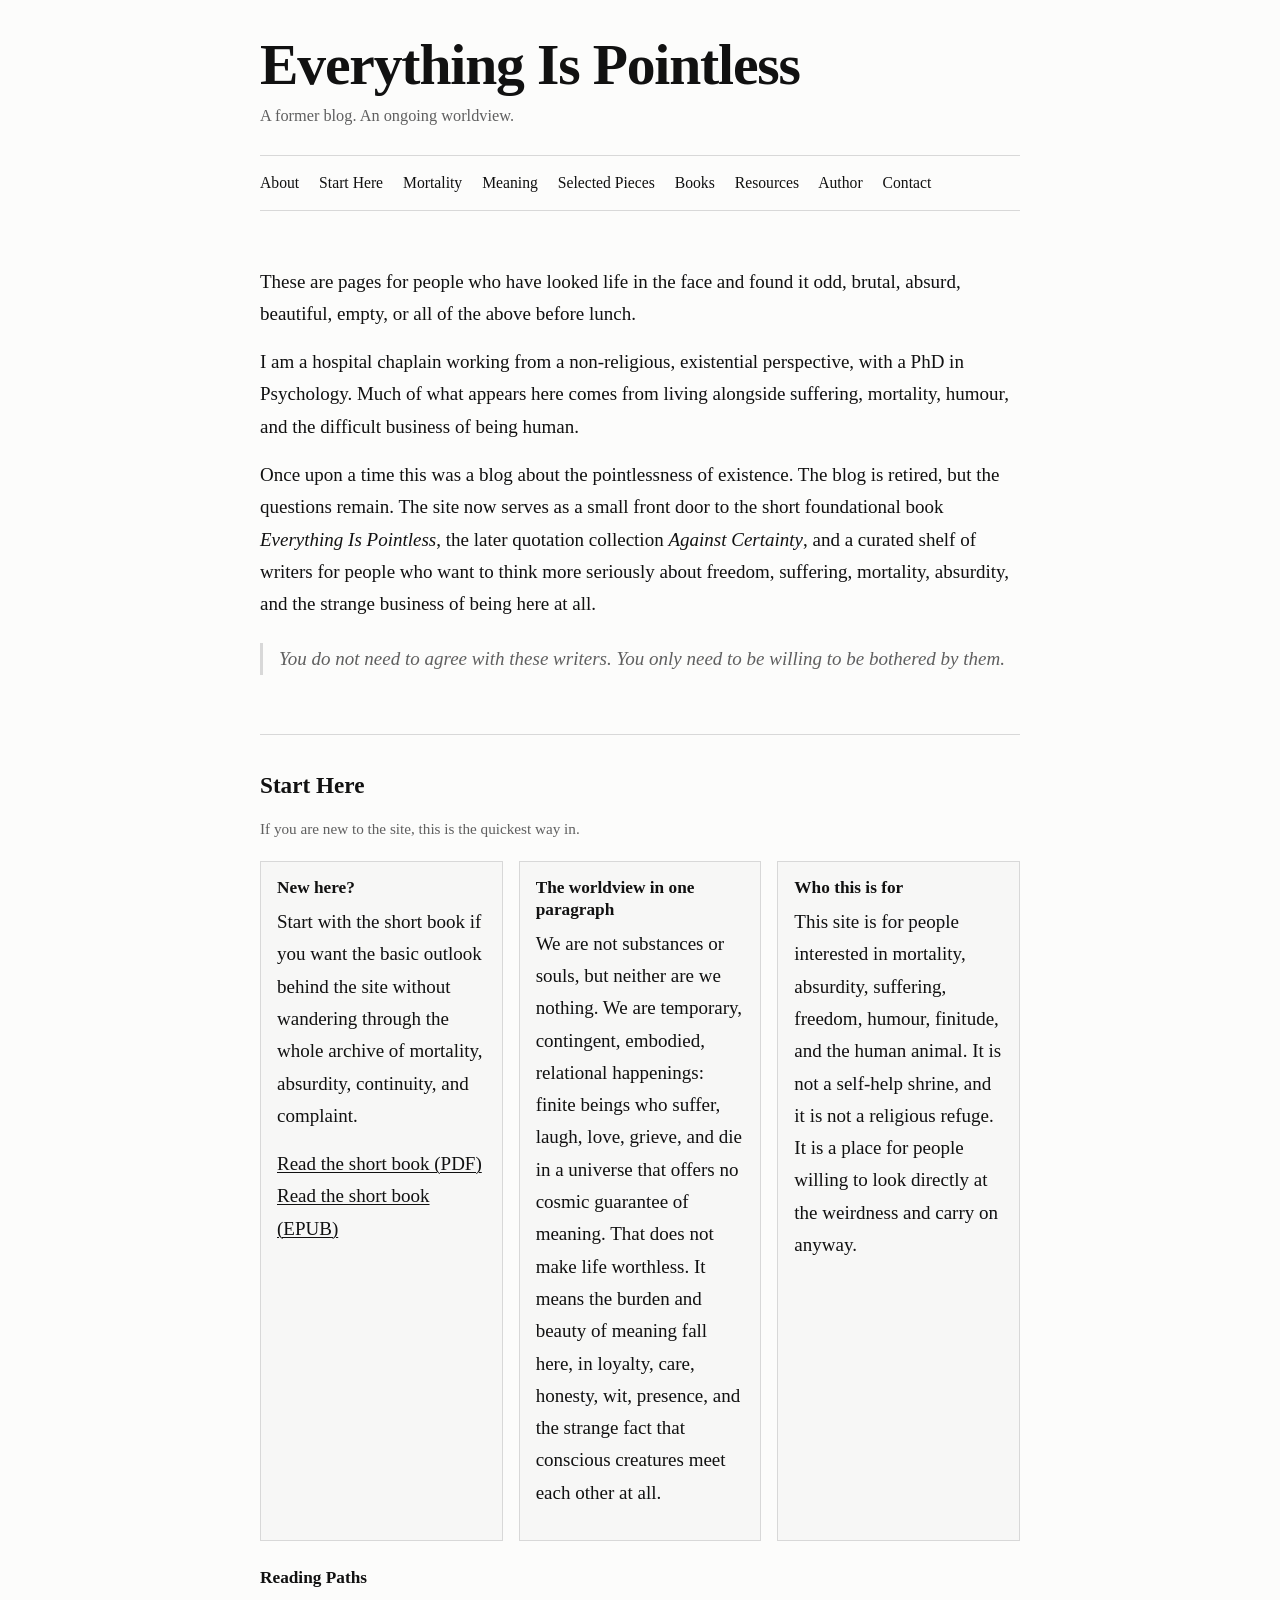
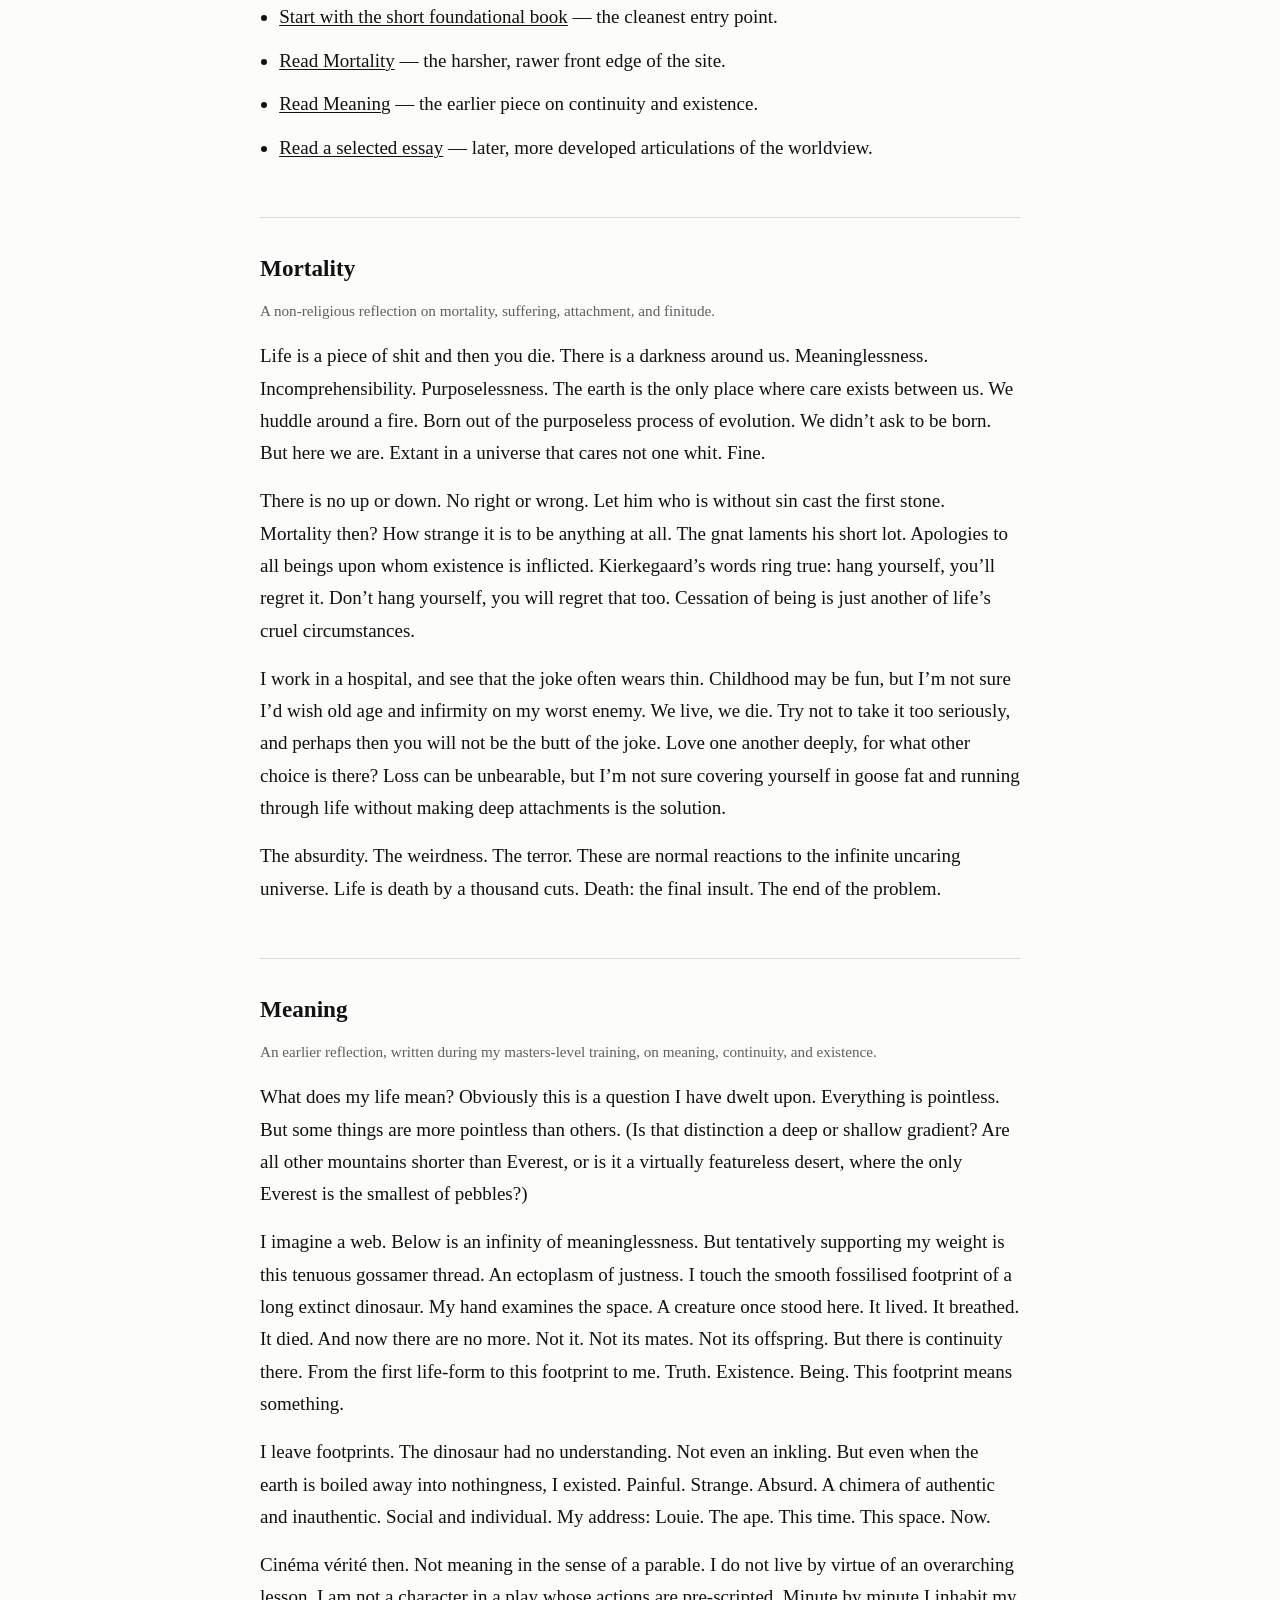
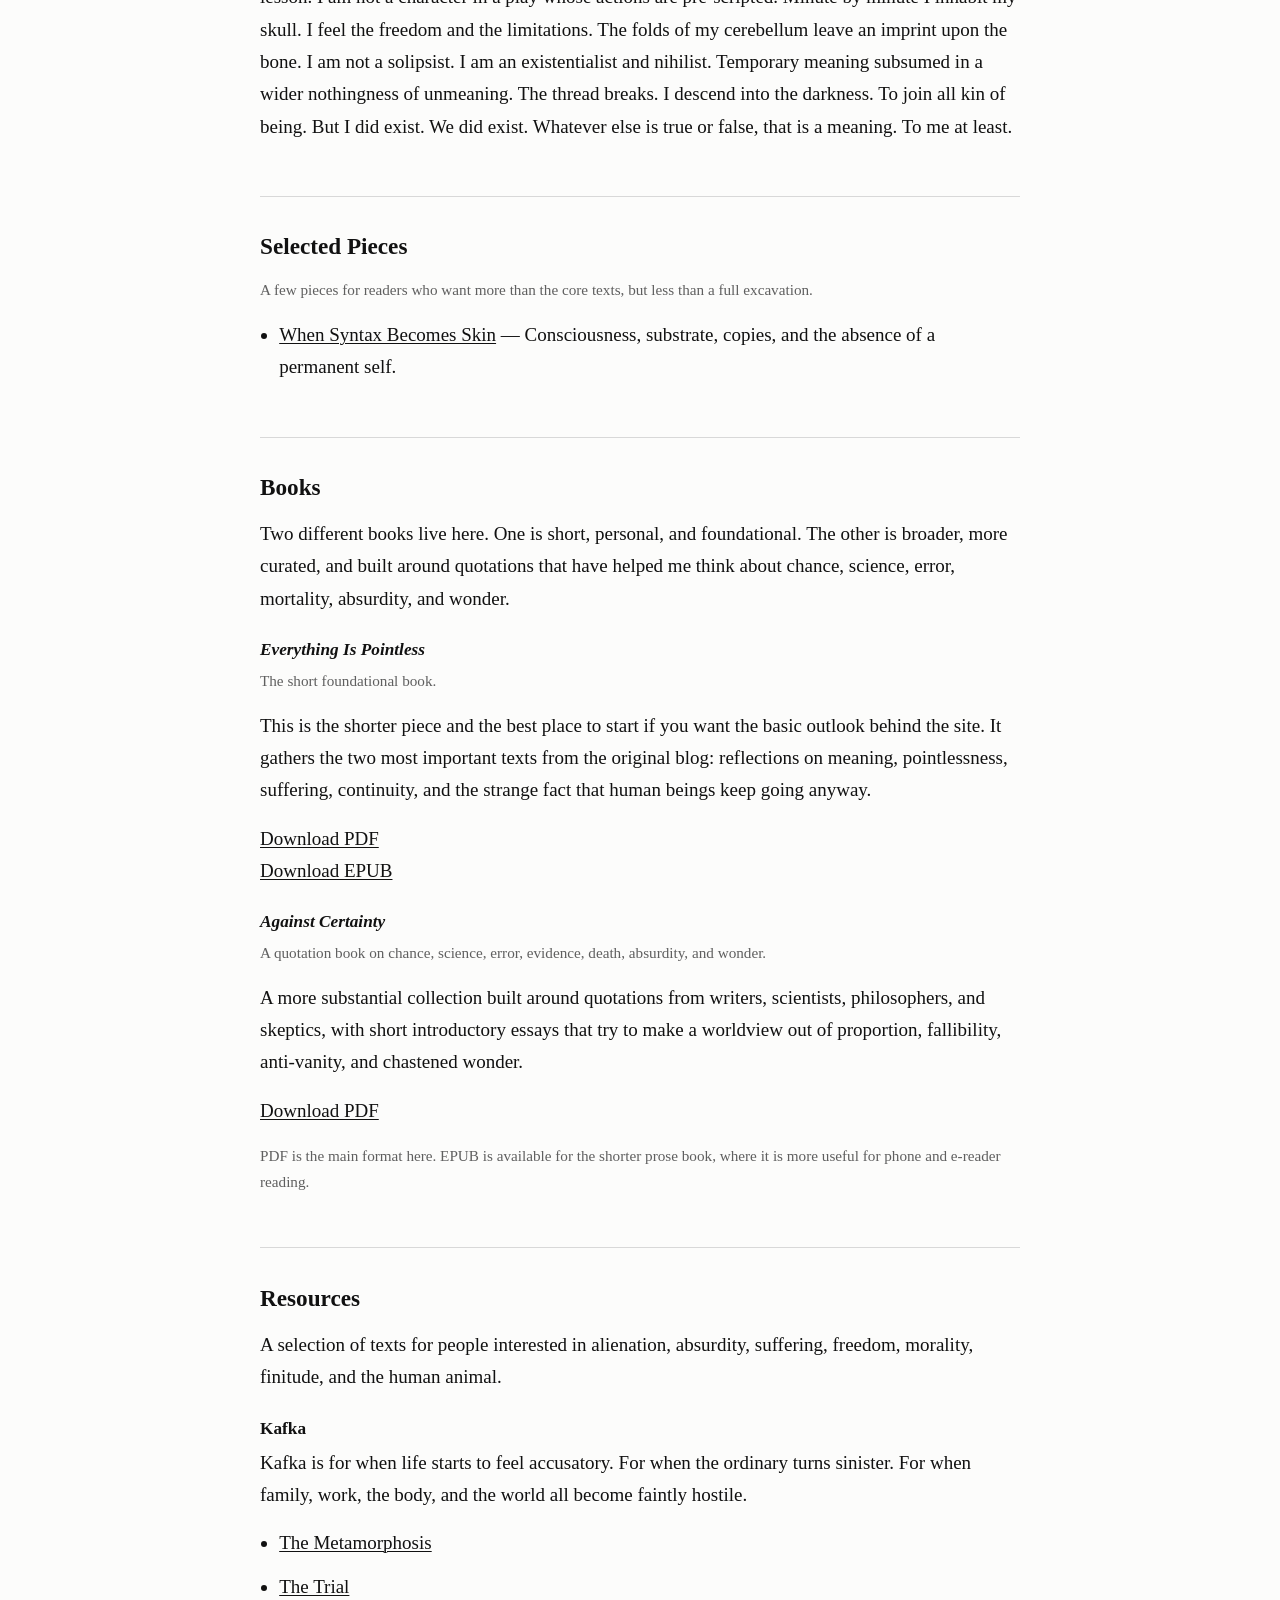
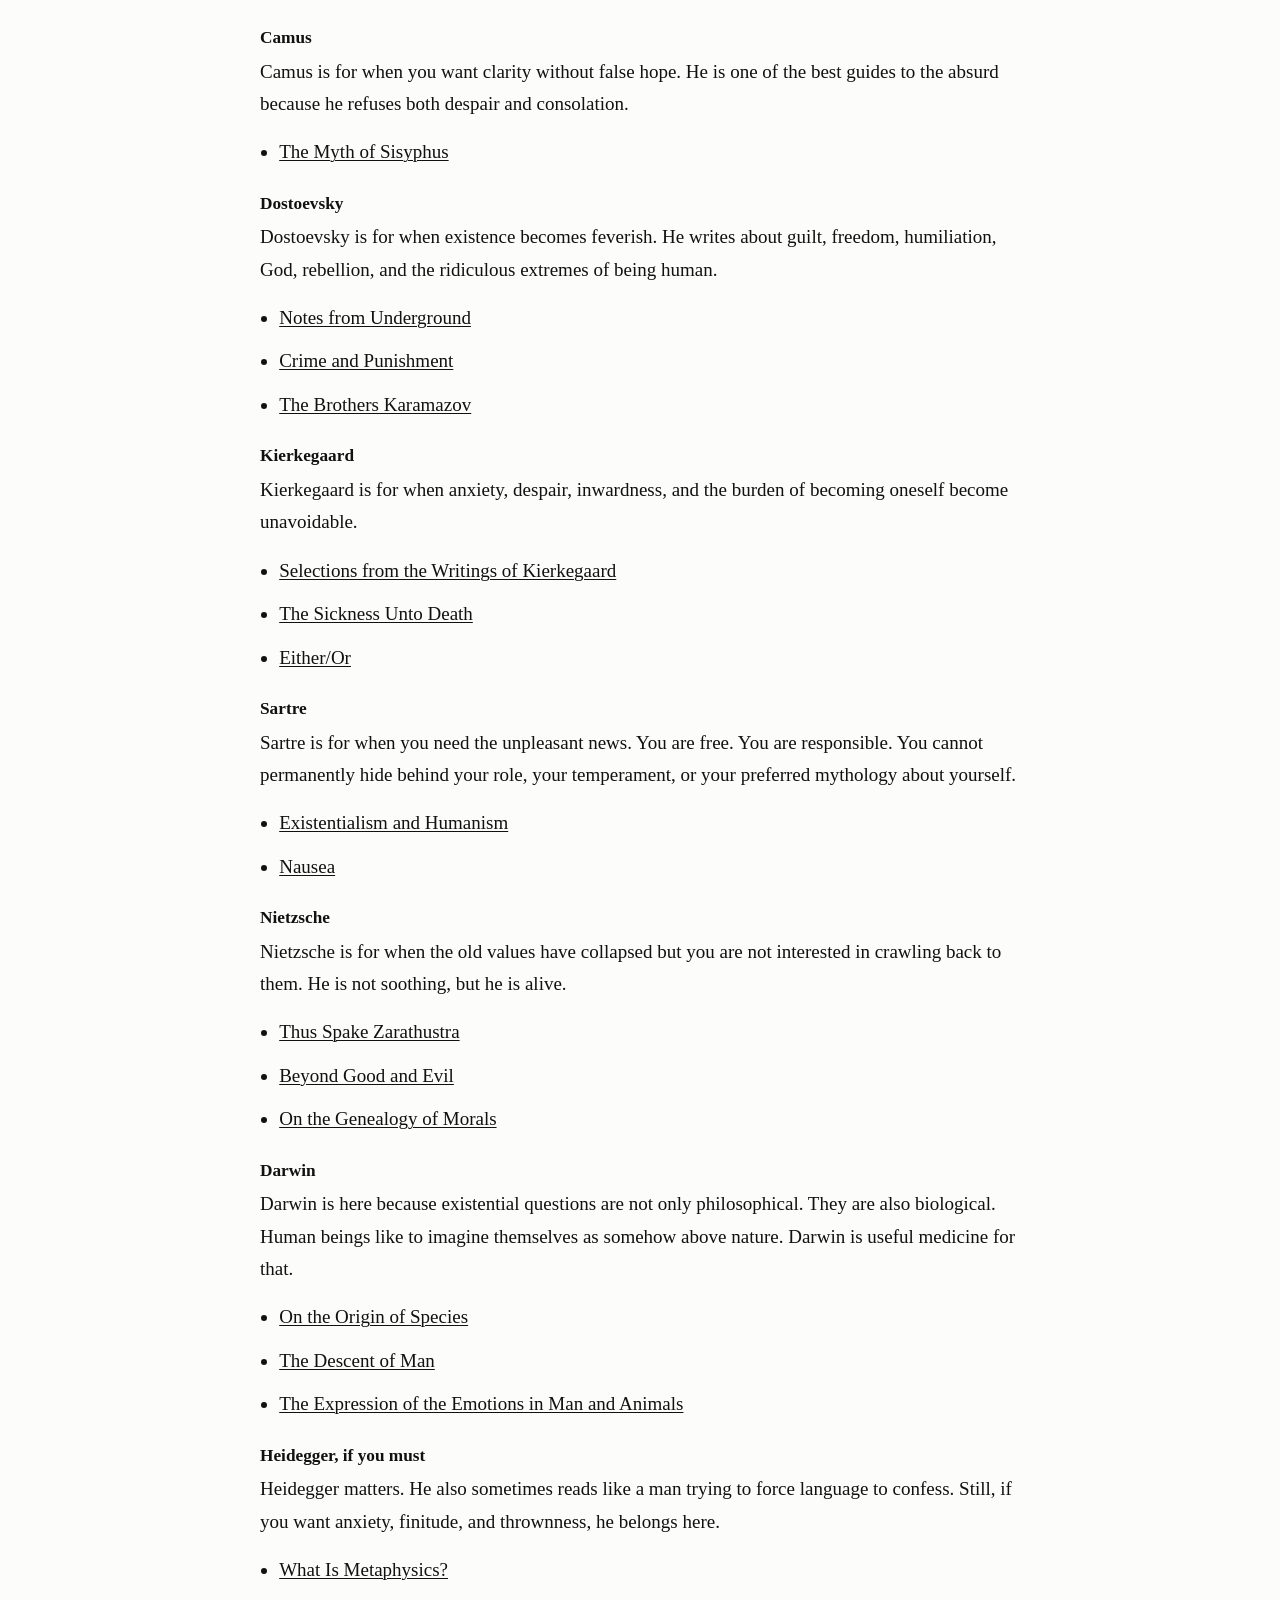
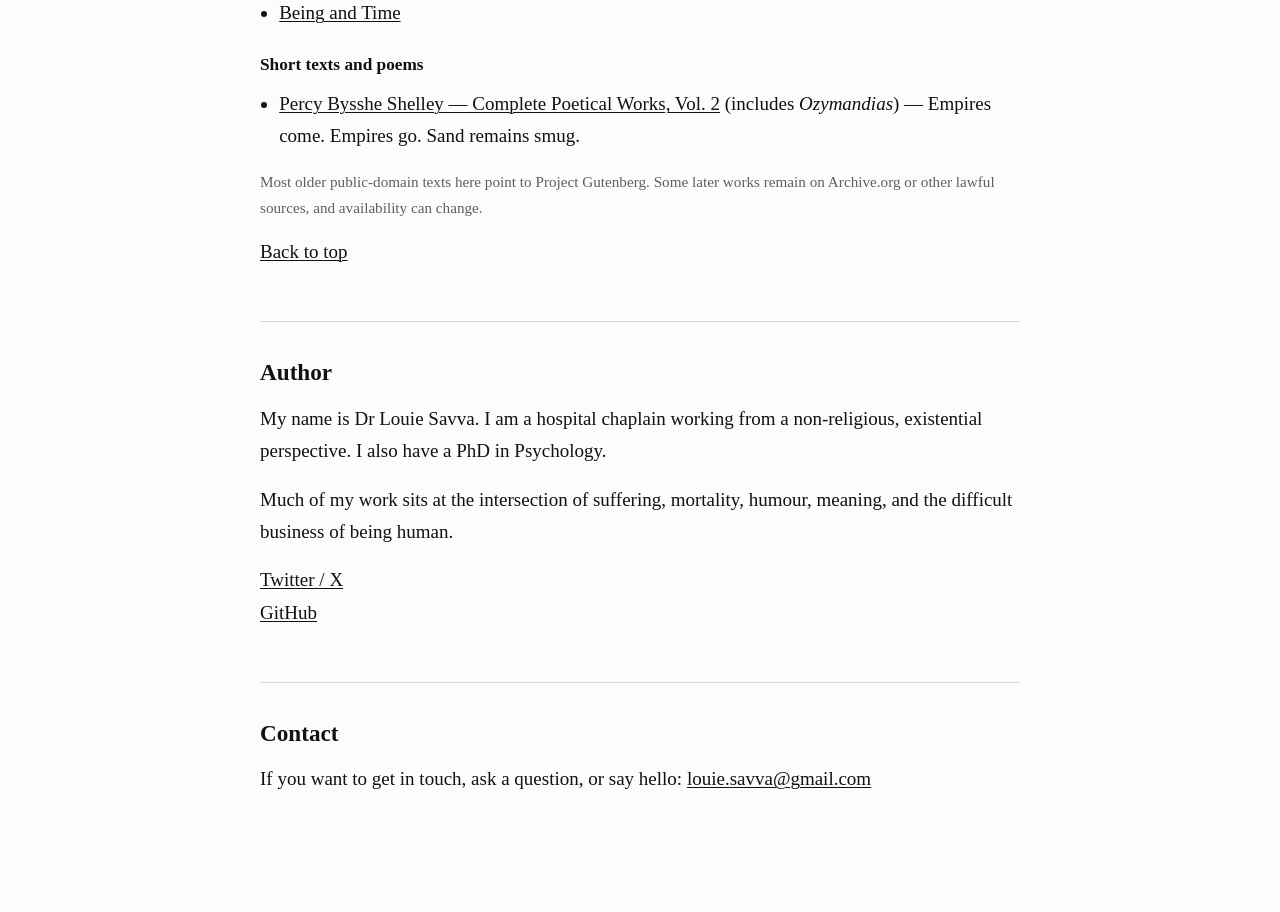
==== index.html @ 3afd6575 "Update index.html" ====
<!doctype html>
<html lang="en">
<head>
  <meta charset="utf-8" />
  <meta name="viewport" content="width=device-width, initial-scale=1" />
  <title>Everything Is Pointless</title>
  <meta name="description" content="A former blog. An ongoing worldview. Existential writing, mortality, meaning, and books by Dr Louie Savva." />
<link rel="icon" type="image/png" sizes="32x32" href="/favicon.png" />
  <meta property="og:type" content="website" />
  <meta property="og:site_name" content="Everything Is Pointless" />
  <meta property="og:title" content="Everything Is Pointless" />
  <meta property="og:description" content="A former blog. An ongoing worldview. Existential writing, mortality, meaning, and books by Dr Louie Savva." />
  <meta property="og:url" content="https://everythingispointless.com/" />
  <meta property="og:image" content="https://everythingispointless.com/assets/og-image.jpg" />
  <meta property="og:image:alt" content="Everything Is Pointless by Dr Louie Savva" />

  <meta name="twitter:card" content="summary_large_image" />
  <meta name="twitter:title" content="Everything Is Pointless" />
  <meta name="twitter:description" content="A former blog. An ongoing worldview. Existential writing, mortality, meaning, and books by Dr Louie Savva." />
  <meta name="twitter:image" content="https://everythingispointless.com/assets/og-image.jpg" />

  <link rel="stylesheet" href="style.css" />
</head>
<body>
  <div class="wrap" id="top">
    <header>
      <h1 class="site-title">Everything Is Pointless</h1>
      <p class="subtitle">A former blog. An ongoing worldview.</p>
      <nav>
        <a href="#about">About</a>
        <a href="#start">Start Here</a>
        <a href="#mortality">Mortality</a>
        <a href="#meaning">Meaning</a>
        <a href="#selected">Selected Pieces</a>
        <a href="#books">Books</a>
        <a href="#resources">Resources</a>
        <a href="#author">Author</a>
        <a href="#contact">Contact</a>
      </nav>
    </header>

    <main>
      <section id="about">
        <p>
          These are pages for people who have looked life in the face and found it odd, brutal, absurd, beautiful, empty, or all of the above before lunch.
        </p>
        <p>
          I am a hospital chaplain working from a non-religious, existential perspective, with a PhD in Psychology. Much of what appears here comes from living alongside suffering, mortality, humour, and the difficult business of being human.
        </p>
        <p>
          Once upon a time this was a blog about the pointlessness of existence. The blog is retired, but the questions remain. The site now serves as a small front door to the short foundational book <em>Everything Is Pointless</em>, the later quotation collection <em>Against Certainty</em>, and a curated shelf of writers for people who want to think more seriously about freedom, suffering, mortality, absurdity, and the strange business of being here at all.
        </p>
        <p class="quote">
          You do not need to agree with these writers. You only need to be willing to be bothered by them.
        </p>
      </section>

      <section id="start">
        <h2>Start Here</h2>
        <p class="small">If you are new to the site, this is the quickest way in.</p>

        <div class="start-grid">
          <article class="start-item">
            <h3>New here?</h3>
            <p>
              Start with the short book if you want the basic outlook behind the site without wandering through the whole archive of mortality, absurdity, continuity, and complaint.
            </p>
            <p>
              <a href="https://everythingispointless.com/assets/EverythingIsPointless_LouieSavva.pdf">Read the short book (PDF)</a><br />
              <a href="https://everythingispointless.com/assets/EverythingIsPointless_LouieSavva.epub">Read the short book (EPUB)</a>
            </p>
          </article>

          <article class="start-item">
            <h3>The worldview in one paragraph</h3>
            <p>
              We are not substances or souls, but neither are we nothing. We are temporary, contingent, embodied, relational happenings: finite beings who suffer, laugh, love, grieve, and die in a universe that offers no cosmic guarantee of meaning. That does not make life worthless. It means the burden and beauty of meaning fall here, in loyalty, care, honesty, wit, presence, and the strange fact that conscious creatures meet each other at all.
            </p>
          </article>

          <article class="start-item">
            <h3>Who this is for</h3>
            <p>
              This site is for people interested in mortality, absurdity, suffering, freedom, humour, finitude, and the human animal. It is not a self-help shrine, and it is not a religious refuge. It is a place for people willing to look directly at the weirdness and carry on anyway.
            </p>
          </article>
        </div>

        <div class="reading-paths">
          <h3>Reading Paths</h3>
          <ul class="selected-list">
            <li><a href="#books">Start with the short foundational book</a> — the cleanest entry point.</li>
            <li><a href="#mortality">Read Mortality</a> — the harsher, rawer front edge of the site.</li>
            <li><a href="#meaning">Read Meaning</a> — the earlier piece on continuity and existence.</li>
            <li><a href="#selected">Read a selected essay</a> — later, more developed articulations of the worldview.</li>
          </ul>
        </div>
      </section>

      <section id="mortality">
        <h2>Mortality</h2>
        <p class="small">A non-religious reflection on mortality, suffering, attachment, and finitude.</p>
        <p>
          Life is a piece of shit and then you die. There is a darkness around us. Meaninglessness. Incomprehensibility. Purposelessness. The earth is the only place where care exists between us. We huddle around a fire. Born out of the purposeless process of evolution. We didn’t ask to be born. But here we are. Extant in a universe that cares not one whit. Fine.
        </p>
        <p>
          There is no up or down. No right or wrong. Let him who is without sin cast the first stone. Mortality then? How strange it is to be anything at all. The gnat laments his short lot. Apologies to all beings upon whom existence is inflicted. Kierkegaard’s words ring true: hang yourself, you’ll regret it. Don’t hang yourself, you will regret that too. Cessation of being is just another of life’s cruel circumstances.
        </p>
        <p>
          I work in a hospital, and see that the joke often wears thin. Childhood may be fun, but I’m not sure I’d wish old age and infirmity on my worst enemy. We live, we die. Try not to take it too seriously, and perhaps then you will not be the butt of the joke. Love one another deeply, for what other choice is there? Loss can be unbearable, but I’m not sure covering yourself in goose fat and running through life without making deep attachments is the solution.
        </p>
        <p>
          The absurdity. The weirdness. The terror. These are normal reactions to the infinite uncaring universe. Life is death by a thousand cuts. Death: the final insult. The end of the problem.
        </p>
      </section>

      <section id="meaning">
        <h2>Meaning</h2>
        <p class="small">An earlier reflection, written during my masters-level training, on meaning, continuity, and existence.</p>
        <p>
          What does my life mean? Obviously this is a question I have dwelt upon. Everything is pointless. But some things are more pointless than others. (Is that distinction a deep or shallow gradient? Are all other mountains shorter than Everest, or is it a virtually featureless desert, where the only Everest is the smallest of pebbles?)
        </p>
        <p>
          I imagine a web. Below is an infinity of meaninglessness. But tentatively supporting my weight is this tenuous gossamer thread. An ectoplasm of justness. I touch the smooth fossilised footprint of a long extinct dinosaur. My hand examines the space. A creature once stood here. It lived. It breathed. It died. And now there are no more. Not it. Not its mates. Not its offspring. But there is continuity there. From the first life-form to this footprint to me. Truth. Existence. Being. This footprint means something.
        </p>
        <p>
          I leave footprints. The dinosaur had no understanding. Not even an inkling. But even when the earth is boiled away into nothingness, I existed. Painful. Strange. Absurd. A chimera of authentic and inauthentic. Social and individual. My address: Louie. The ape. This time. This space. Now.
        </p>
        <p>
          Cinéma vérité then. Not meaning in the sense of a parable. I do not live by virtue of an overarching lesson. I am not a character in a play whose actions are pre-scripted. Minute by minute I inhabit my skull. I feel the freedom and the limitations. The folds of my cerebellum leave an imprint upon the bone. I am not a solipsist. I am an existentialist and nihilist. Temporary meaning subsumed in a wider nothingness of unmeaning. The thread breaks. I descend into the darkness. To join all kin of being. But I did exist. We did exist. Whatever else is true or false, that is a meaning. To me at least.
        </p>
      </section>

      <section id="selected">
        <h2>Selected Pieces</h2>
        <p class="small">A few pieces for readers who want more than the core texts, but less than a full excavation.</p>

        <ul class="selected-list">
          <li>
            <a href="/essays/when-syntax-becomes-skin.html">When Syntax Becomes Skin</a>
            — Consciousness, substrate, copies, and the absence of a permanent self.
          </li>
        </ul>
      </section>

      <section id="books">
        <h2>Books</h2>
        <p>
          Two different books live here. One is short, personal, and foundational. The other is broader, more curated, and built around quotations that have helped me think about chance, science, error, mortality, absurdity, and wonder.
        </p>

        <article class="book-item">
          <div class="book-copy">
            <h3><em>Everything Is Pointless</em></h3>
            <p class="small">The short foundational book.</p>
            <p>
              This is the shorter piece and the best place to start if you want the basic outlook behind the site. It gathers the two most important texts from the original blog: reflections on meaning, pointlessness, suffering, continuity, and the strange fact that human beings keep going anyway.
            </p>
            <p>
              <a href="https://everythingispointless.com/assets/EverythingIsPointless_LouieSavva.pdf">Download PDF</a><br />
              <a href="https://everythingispointless.com/assets/EverythingIsPointless_LouieSavva.epub">Download EPUB</a>
            </p>
          </div>
        </article>

        <article class="book-item">
          <div class="book-copy">
            <h3><em>Against Certainty</em></h3>
            <p class="small">A quotation book on chance, science, error, evidence, death, absurdity, and wonder.</p>
            <p>
              A more substantial collection built around quotations from writers, scientists, philosophers, and skeptics, with short introductory essays that try to make a worldview out of proportion, fallibility, anti-vanity, and chastened wonder.
            </p>
            <p>
              <a href="https://everythingispointless.com/assets/Against_Certainty_LouieSavva.pdf">Download PDF</a><br />
            </p>
          </div>
        </article>

        <p class="small">
          PDF is the main format here. EPUB is available for the shorter prose book, where it is more useful for phone and e-reader reading.
        </p>
      </section>

      <section id="resources">
        <h2>Resources</h2>
        <p>
          A selection of texts for people interested in alienation, absurdity, suffering, freedom, morality, finitude, and the human animal.
        </p>

        <h3 id="kafka">Kafka</h3>
        <p>
          Kafka is for when life starts to feel accusatory. For when the ordinary turns sinister. For when family, work, the body, and the world all become faintly hostile.
        </p>
        <ul>
          <li><a href="https://www.gutenberg.org/files/5200/5200-h/5200-h.htm">The Metamorphosis</a></li>
          <li><a href="https://www.gutenberg.org/ebooks/7849">The Trial</a></li>
        </ul>

        <h3 id="camus">Camus</h3>
        <p>
          Camus is for when you want clarity without false hope. He is one of the best guides to the absurd because he refuses both despair and consolation.
        </p>
        <ul>
          <li><a href="https://archive.org/details/mythofsisyphusot00camu">The Myth of Sisyphus</a></li>
        </ul>

        <h3 id="dostoevsky">Dostoevsky</h3>
        <p>
          Dostoevsky is for when existence becomes feverish. He writes about guilt, freedom, humiliation, God, rebellion, and the ridiculous extremes of being human.
        </p>
        <ul>
          <li><a href="https://www.gutenberg.org/files/600/600-h/600-h.htm">Notes from Underground</a></li>
          <li><a href="https://www.gutenberg.org/files/2554/2554-h/2554-h.htm">Crime and Punishment</a></li>
          <li><a href="https://www.gutenberg.org/files/28054/28054-h/28054-h.htm">The Brothers Karamazov</a></li>
        </ul>

        <h3 id="kierkegaard">Kierkegaard</h3>
        <p>
          Kierkegaard is for when anxiety, despair, inwardness, and the burden of becoming oneself become unavoidable.
        </p>
        <ul>
          <li><a href="https://archive.org/details/selectionsfromwr00kieruoft">Selections from the Writings of Kierkegaard</a></li>
          <li><a href="https://archive.org/details/in.ernet.dli.2015.189042">The Sickness Unto Death</a></li>
          <li><a href="https://archive.org/details/in.ernet.dli.2015.504967">Either/Or</a></li>
        </ul>

        <h3 id="sartre">Sartre</h3>
        <p>
          Sartre is for when you need the unpleasant news. You are free. You are responsible. You cannot permanently hide behind your role, your temperament, or your preferred mythology about yourself.
        </p>
        <ul>
          <li><a href="https://archive.org/details/existentialismhu0000sart_a4b1">Existentialism and Humanism</a></li>
          <li><a href="https://archive.org/details/Jean-paulSartre-Nausea1938">Nausea</a></li>
        </ul>

        <h3 id="nietzsche">Nietzsche</h3>
        <p>
          Nietzsche is for when the old values have collapsed but you are not interested in crawling back to them. He is not soothing, but he is alive.
        </p>
        <ul>
          <li><a href="https://www.gutenberg.org/files/1998/1998-h/1998-h.htm">Thus Spake Zarathustra</a></li>
          <li><a href="https://www.gutenberg.org/ebooks/4363">Beyond Good and Evil</a></li>
          <li><a href="https://www.gutenberg.org/files/52319/52319-h/52319-h.htm">On the Genealogy of Morals</a></li>
        </ul>

        <h3 id="darwin">Darwin</h3>
        <p>
          Darwin is here because existential questions are not only philosophical. They are also biological. Human beings like to imagine themselves as somehow above nature. Darwin is useful medicine for that.
        </p>
        <ul>
          <li><a href="https://www.gutenberg.org/files/1228/1228-h/1228-h.htm">On the Origin of Species</a></li>
          <li><a href="https://www.gutenberg.org/ebooks/34967">The Descent of Man</a></li>
          <li><a href="https://www.gutenberg.org/files/1227/1227-h/1227-h.htm">The Expression of the Emotions in Man and Animals</a></li>
        </ul>

        <h3 id="heidegger">Heidegger, if you must</h3>
        <p>
          Heidegger matters. He also sometimes reads like a man trying to force language to confess. Still, if you want anxiety, finitude, and thrownness, he belongs here.
        </p>
        <ul>
          <li><a href="https://archive.org/details/heidegger-what-is-metaphysics-1928">What Is Metaphysics?</a></li>
          <li><a href="https://archive.org/details/beingtime0000heid">Being and Time</a></li>
        </ul>

        <h3>Short texts and poems</h3>
        <ul>
          <li><a href="https://www.gutenberg.org/cache/epub/4798/pg4798-images.html">Percy Bysshe Shelley — Complete Poetical Works, Vol. 2</a> (includes <em>Ozymandias</em>) — Empires come. Empires go. Sand remains smug.</li>
        </ul>

        <p class="small">
          Most older public-domain texts here point to Project Gutenberg. Some later works remain on Archive.org or other lawful sources, and availability can change.
        </p>
        <p><a href="#top">Back to top</a></p>
      </section>

      <section id="author">
        <h2>Author</h2>
        <p>
          My name is Dr Louie Savva. I am a hospital chaplain working from a non-religious, existential perspective. I also have a PhD in Psychology.
        </p>
        <p>
          Much of my work sits at the intersection of suffering, mortality, humour, meaning, and the difficult business of being human.
        </p>
        <p>
          <a href="https://x.com/LouieSavva">Twitter / X</a><br />
          <a href="https://github.com/louiesavva">GitHub</a>
        </p>
      </section>

      <section id="contact">
        <h2>Contact</h2>
        <p>
          If you want to get in touch, ask a question, or say hello:
          <a href="mailto:louie.savva@gmail.com">louie.savva@gmail.com</a>
        </p>
      </section>
    </main>
  </div>
</body>
</html>
---- style.css ----
:root {
  --bg: #fcfcfb;
  --ink: #111111;
  --muted: #5f5f5f;
  --line: #d8d8d8;
  --link: #111111;
  --max: 760px;
}

* {
  box-sizing: border-box;
}

html {
  scroll-behavior: smooth;
}

body {
  margin: 0;
  background: var(--bg);
  color: var(--ink);
  font-family: Georgia, "Times New Roman", Times, serif;
  text-rendering: optimizeLegibility;
  -webkit-font-smoothing: auto;
  -moz-osx-font-smoothing: auto;
  line-height: 1.7;
  font-size: 19px;
}

.wrap {
  width: min(calc(100% - 2rem), var(--max));
  margin: 0 auto;
}

a {
  color: var(--link);
  text-underline-offset: 2px;
  text-decoration-thickness: 1px;
}

a:hover {
  text-decoration-thickness: 2px;
}

header {
  padding: 2.2rem 0 1.2rem;
}

.site-title {
  font-size: clamp(2.2rem, 6vw, 3.6rem);
  line-height: 1.05;
  margin: 0 0 0.4rem;
  font-weight: 700;
  letter-spacing: -0.02em;
}

.subtitle {
  color: var(--muted);
  margin: 0;
  font-size: 1.02rem;
}

nav {
  border-top: 1px solid var(--line);
  border-bottom: 1px solid var(--line);
  padding: 0.85rem 0;
  margin: 1.6rem 0 2.2rem;
  font-size: 0.98rem;
}

nav a {
  margin-right: 1rem;
  color: var(--ink);
  text-decoration: none;
}

nav a:last-child {
  margin-right: 0;
}

nav a:hover,
nav a:focus-visible {
  text-decoration: underline;
}

main {
  padding-bottom: 4rem;
}

section {
  padding: 0 0 2.3rem;
  margin-bottom: 2.3rem;
  border-bottom: 1px solid var(--line);
}

section:last-of-type {
  border-bottom: 0;
  margin-bottom: 0;
}

h2 {
  font-size: 1.45rem;
  margin: 0 0 1rem;
  line-height: 1.2;
}

h3 {
  font-size: 1.08rem;
  margin: 1.5rem 0 0.45rem;
  line-height: 1.25;
}

p {
  margin: 0 0 1rem;
}

.intro {
  font-size: 1.08rem;
}

.quote {
  margin: 1.4rem 0;
  padding-left: 1rem;
  border-left: 3px solid var(--line);
  font-style: italic;
  color: var(--muted);
}

ul {
  padding-left: 1.2rem;
  margin: 0.8rem 0 1rem;
}

li {
  margin-bottom: 0.7rem;
}

.small {
  color: var(--muted);
  font-size: 0.95rem;
}

.start-grid {
  display: grid;
  grid-template-columns: repeat(3, minmax(0, 1fr));
  gap: 1rem;
  margin-top: 1.2rem;
}

.start-item {
  padding: 0.95rem 1rem;
  border: 1px solid var(--line);
  background: #f7f7f6;
}

.start-item h3 {
  margin-top: 0;
}

.reading-paths {
  margin-top: 1.6rem;
}

.selected-list {
  padding-left: 1.2rem;
  margin: 0.8rem 0 1rem;
}

.selected-list li {
  margin-bottom: 0.7rem;
}

.book-item {
  margin-top: 1.5rem;
}

.book-copy h3 {
  margin-top: 0;
}

.essay-page {
  max-width: 100%;
}

footer {
  padding: 0 0 3rem;
  color: var(--muted);
  font-size: 0.95rem;
}

@media (max-width: 800px) {
  .start-grid {
    grid-template-columns: 1fr;
  }
}

@media (max-width: 640px) {
  body {
    font-size: 18px;
  }

  nav a {
    display: inline-block;
    margin-right: 0.8rem;
    margin-bottom: 0.35rem;
  }
}
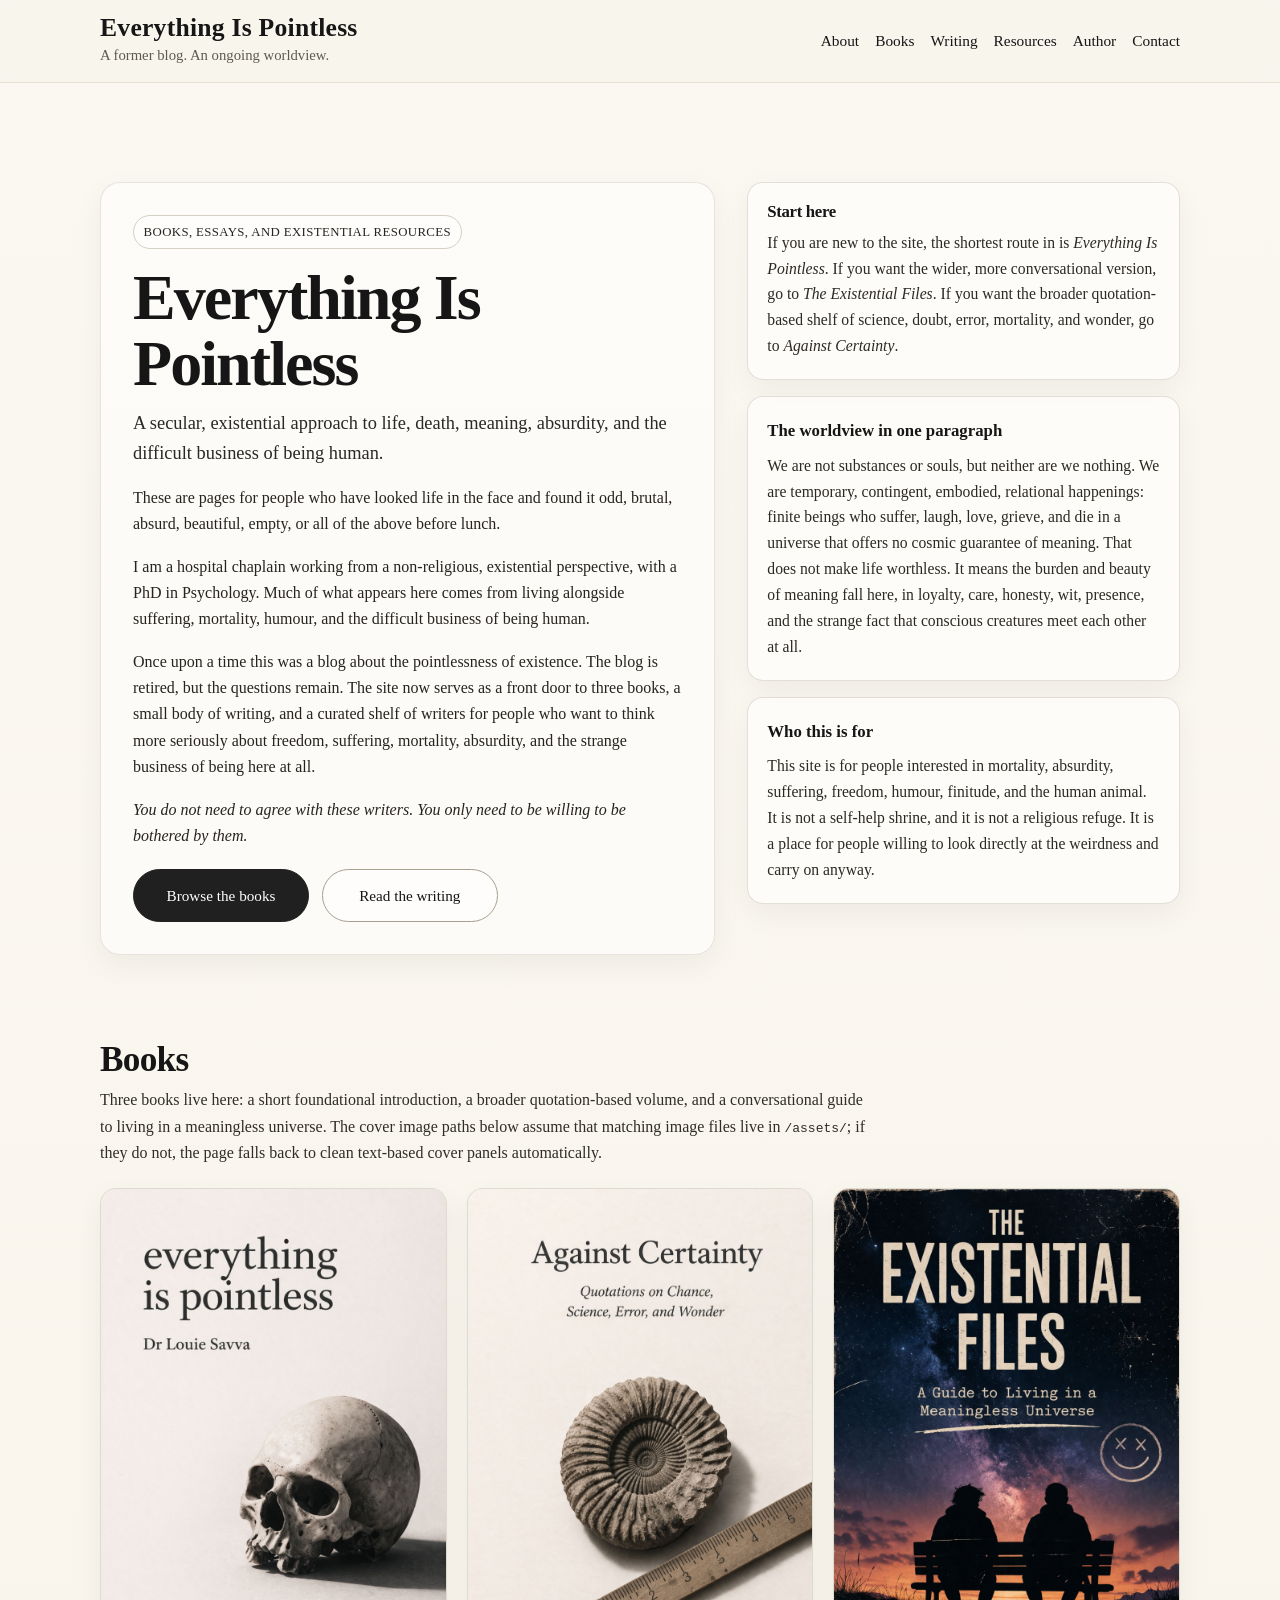
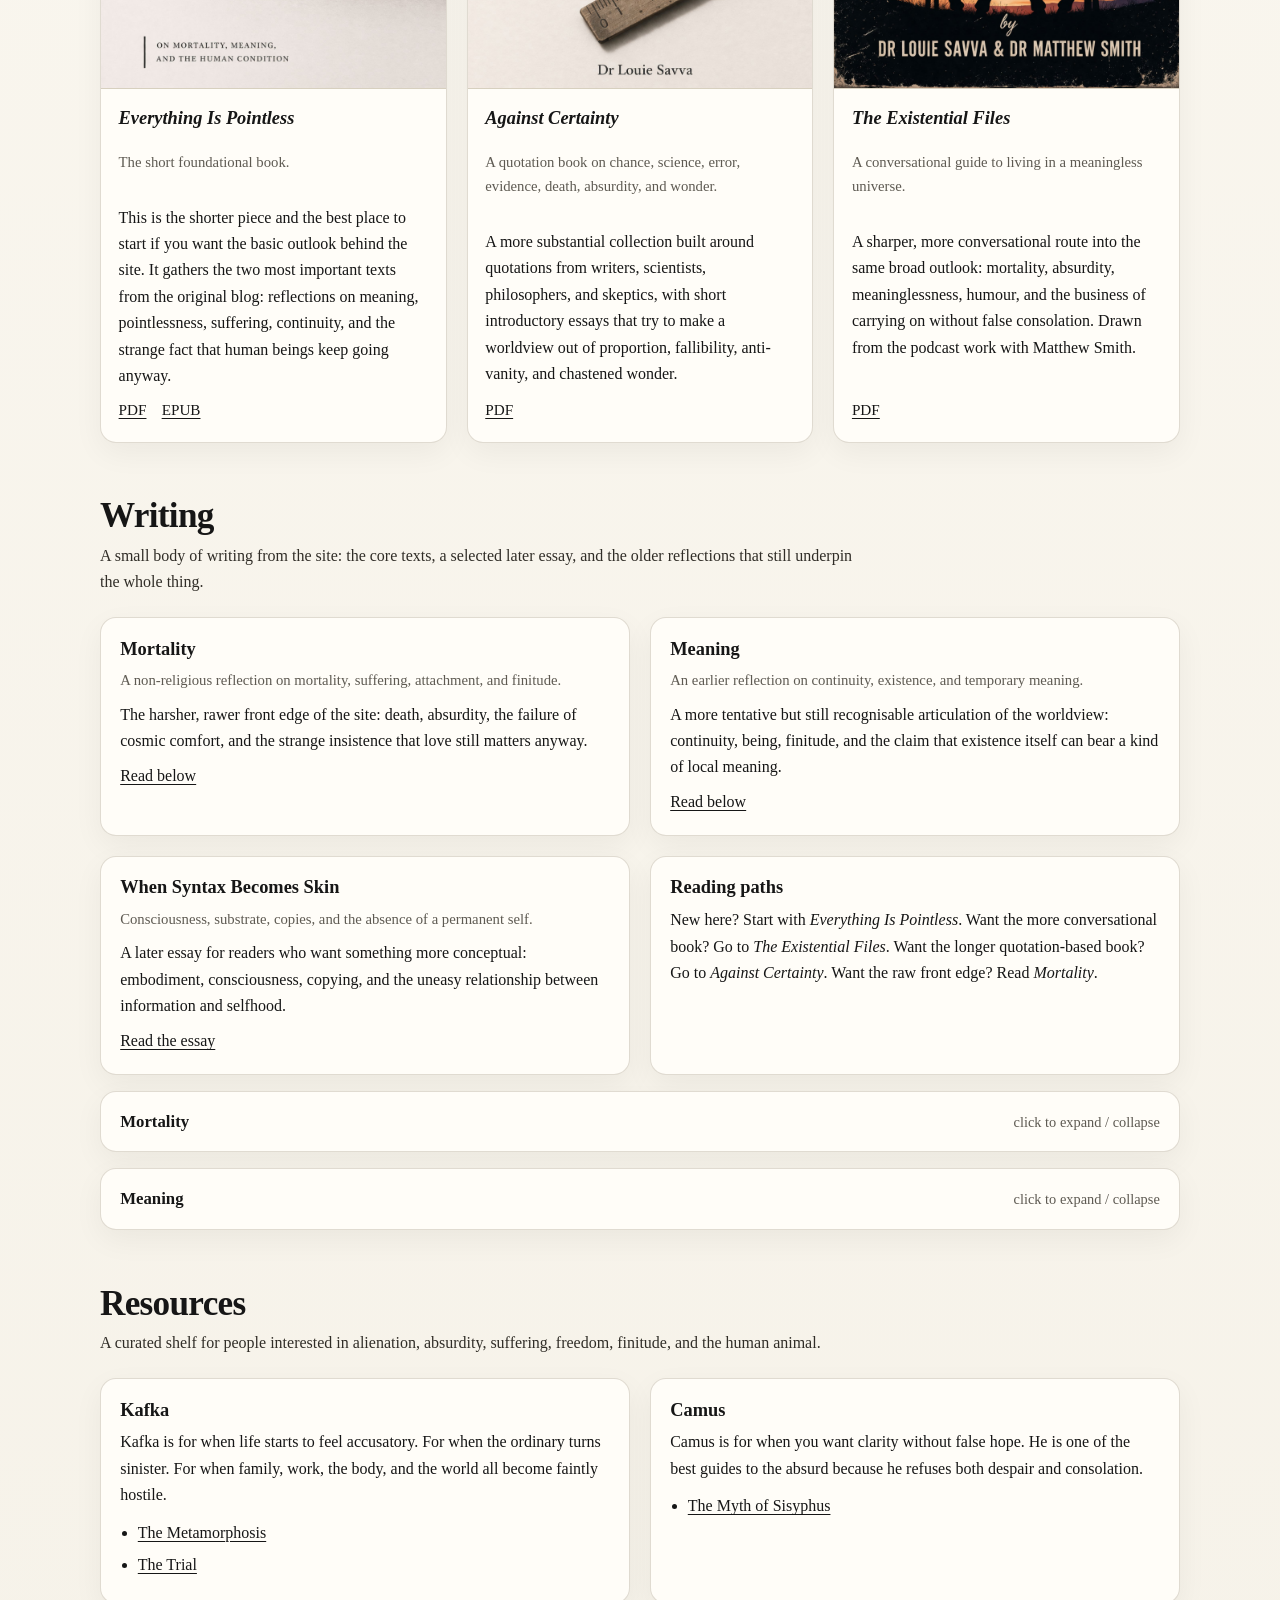
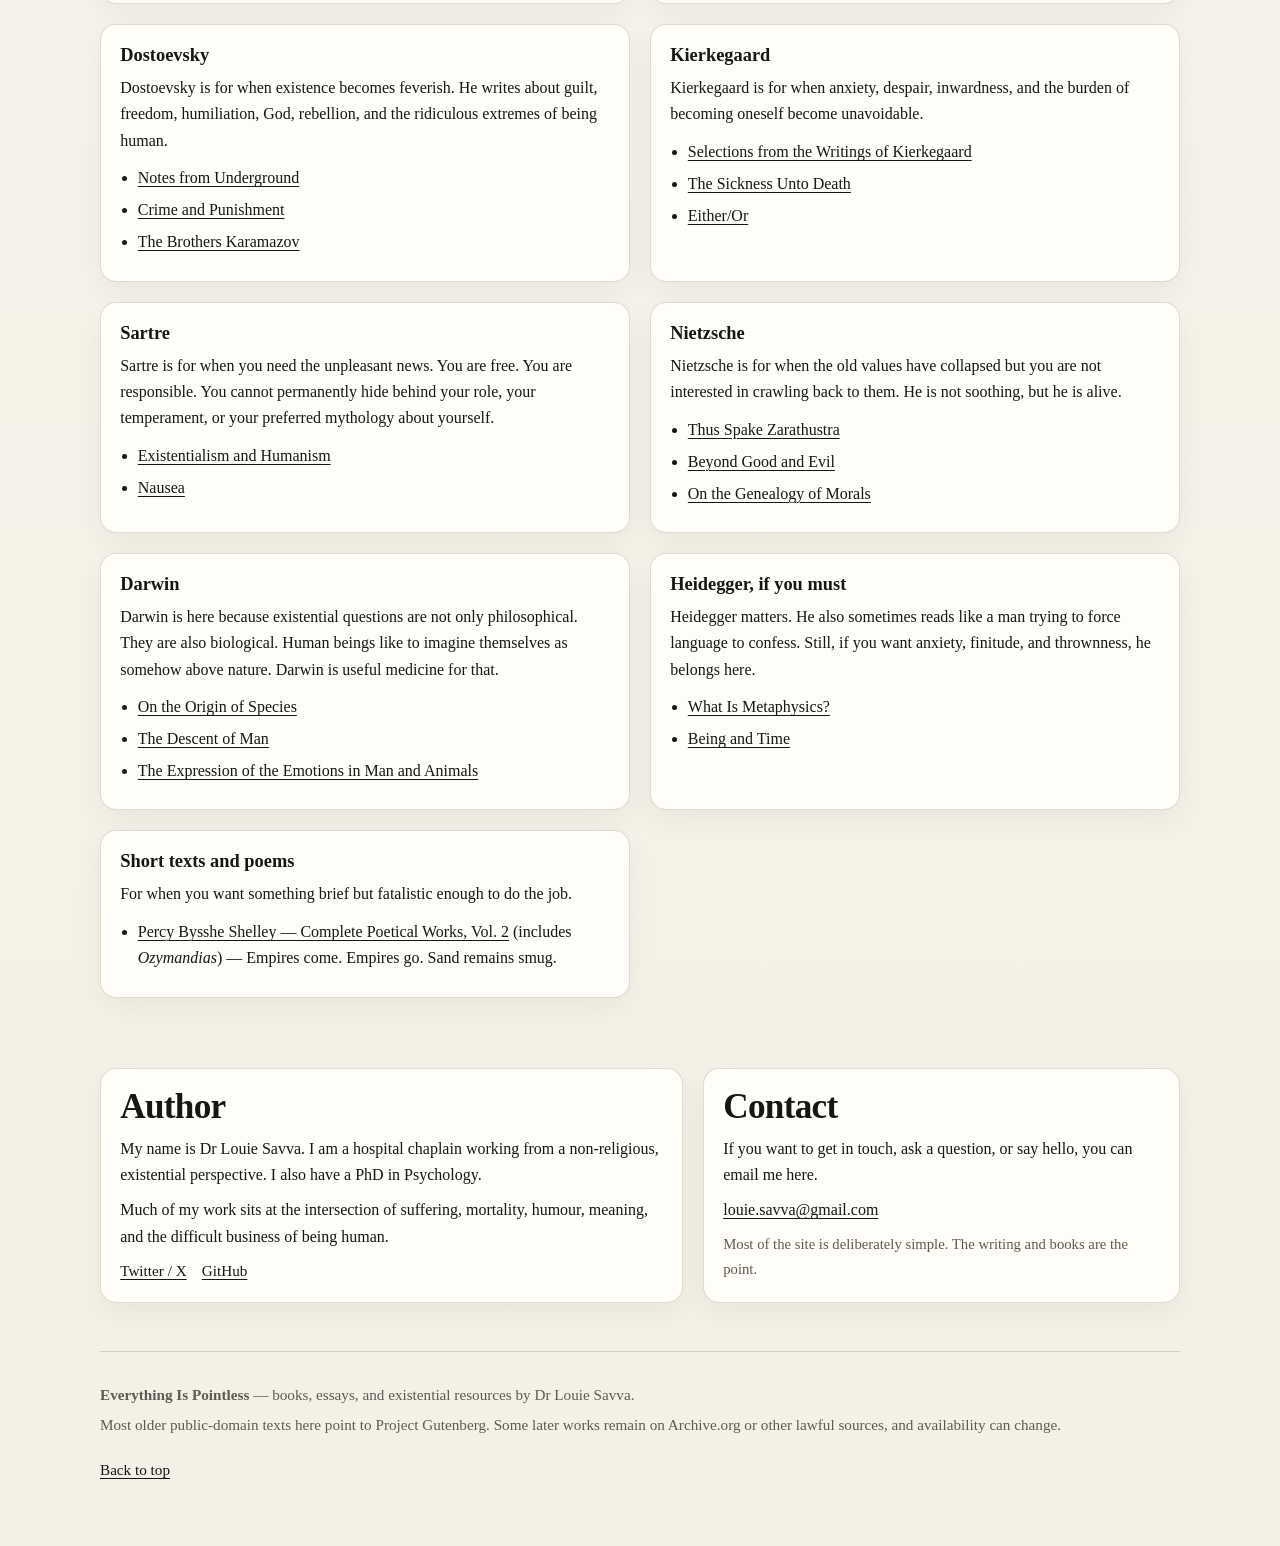
==== commit 1eb78a92: "Add files via upload" ====
--- a/index.html
+++ b/index.html
@@ -4,297 +4,941 @@
   <meta charset="utf-8" />
   <meta name="viewport" content="width=device-width, initial-scale=1" />
   <title>Everything Is Pointless</title>
-  <meta name="description" content="A former blog. An ongoing worldview. Existential writing, mortality, meaning, and books by Dr Louie Savva." />
-<link rel="icon" type="image/png" sizes="32x32" href="/favicon.png" />
+  <meta name="description" content="Books, essays, and existential resources by Dr Louie Savva. A secular, existential approach to life, death, meaning, absurdity, and the difficult business of being human." />
+  <link rel="icon" type="image/png" sizes="32x32" href="/favicon.png" />
+
   <meta property="og:type" content="website" />
   <meta property="og:site_name" content="Everything Is Pointless" />
   <meta property="og:title" content="Everything Is Pointless" />
-  <meta property="og:description" content="A former blog. An ongoing worldview. Existential writing, mortality, meaning, and books by Dr Louie Savva." />
+  <meta property="og:description" content="Books, essays, and existential resources by Dr Louie Savva." />
   <meta property="og:url" content="https://everythingispointless.com/" />
   <meta property="og:image" content="https://everythingispointless.com/assets/og-image.jpg" />
   <meta property="og:image:alt" content="Everything Is Pointless by Dr Louie Savva" />
 
   <meta name="twitter:card" content="summary_large_image" />
   <meta name="twitter:title" content="Everything Is Pointless" />
-  <meta name="twitter:description" content="A former blog. An ongoing worldview. Existential writing, mortality, meaning, and books by Dr Louie Savva." />
+  <meta name="twitter:description" content="Books, essays, and existential resources by Dr Louie Savva." />
   <meta name="twitter:image" content="https://everythingispointless.com/assets/og-image.jpg" />
 
-  <link rel="stylesheet" href="style.css" />
+  <style>
+    :root {
+      --bg: #f7f4ec;
+      --paper: #fffdf8;
+      --ink: #161616;
+      --muted: #5e5a52;
+      --line: #d6d0c4;
+      --line-strong: #a89f90;
+      --accent: #202020;
+      --accent-soft: #efebe1;
+      --shadow: 0 10px 30px rgba(0,0,0,0.05);
+      --radius: 16px;
+      --maxw: 1080px;
+    }
+
+    * { box-sizing: border-box; }
+    html { scroll-behavior: smooth; }
+    body {
+      margin: 0;
+      background: linear-gradient(to bottom, #fbf8f1 0%, #f4f0e6 100%);
+      color: var(--ink);
+      font-family: Georgia, "Times New Roman", serif;
+      line-height: 1.65;
+    }
+
+    a {
+      color: var(--ink);
+      text-underline-offset: 0.18em;
+      text-decoration-thickness: 0.08em;
+    }
+
+    a:hover { opacity: 0.8; }
+
+    .wrap {
+      width: min(calc(100% - 2rem), var(--maxw));
+      margin: 0 auto;
+      padding: 1rem 0 4rem;
+    }
+
+    .site-header {
+      position: sticky;
+      top: 0;
+      z-index: 50;
+      margin: 0 0 1rem;
+      backdrop-filter: blur(12px);
+      background: rgba(247, 244, 236, 0.82);
+      border-bottom: 1px solid rgba(166, 155, 136, 0.25);
+    }
+
+    .site-header-inner {
+      width: min(calc(100% - 2rem), var(--maxw));
+      margin: 0 auto;
+      display: flex;
+      align-items: center;
+      justify-content: space-between;
+      gap: 1rem;
+      padding: 0.9rem 0;
+    }
+
+    .brand {
+      display: flex;
+      flex-direction: column;
+      gap: 0.05rem;
+      min-width: 0;
+    }
+
+    .brand a {
+      text-decoration: none;
+      color: inherit;
+    }
+
+    .site-title {
+      margin: 0;
+      font-size: clamp(1.3rem, 2vw, 1.7rem);
+      line-height: 1.1;
+      letter-spacing: 0.01em;
+    }
+
+    .subtitle {
+      margin: 0;
+      color: var(--muted);
+      font-size: 0.92rem;
+    }
+
+    nav {
+      display: flex;
+      flex-wrap: wrap;
+      gap: 0.9rem 1rem;
+      justify-content: flex-end;
+      font-size: 0.96rem;
+    }
+
+    nav a {
+      text-decoration: none;
+      color: var(--ink);
+      white-space: nowrap;
+    }
+
+    nav a:hover,
+    nav a:focus { text-decoration: underline; }
+
+    .hero {
+      display: grid;
+      grid-template-columns: 1.35fr 0.95fr;
+      gap: 2rem;
+      padding: 2.2rem 0 2rem;
+      align-items: start;
+    }
+
+    .hero-copy {
+      background: rgba(255,255,255,0.55);
+      border: 1px solid rgba(166, 155, 136, 0.25);
+      border-radius: calc(var(--radius) + 4px);
+      box-shadow: var(--shadow);
+      padding: 2rem;
+    }
+
+    .eyebrow {
+      display: inline-block;
+      margin: 0 0 0.85rem;
+      padding: 0.35rem 0.6rem;
+      border: 1px solid var(--line);
+      border-radius: 999px;
+      font-size: 0.8rem;
+      letter-spacing: 0.03em;
+      text-transform: uppercase;
+      background: rgba(255,255,255,0.6);
+      color: var(--muted);
+    }
+
+    .hero h1 {
+      margin: 0 0 0.75rem;
+      font-size: clamp(2.2rem, 6vw, 4rem);
+      line-height: 1.02;
+      letter-spacing: -0.03em;
+    }
+
+    .hero .deck {
+      font-size: 1.15rem;
+      color: #292929;
+      margin: 0 0 1rem;
+      max-width: 36rem;
+    }
+
+    .hero p {
+      margin: 0 0 1rem;
+      color: #27241f;
+    }
+
+    .hero-actions {
+      display: flex;
+      flex-wrap: wrap;
+      gap: 0.8rem;
+      margin-top: 1.25rem;
+    }
+
+    .button,
+    .button-ghost {
+      display: inline-flex;
+      align-items: center;
+      justify-content: center;
+      padding: 0.8rem 1rem;
+      border-radius: 999px;
+      text-decoration: none;
+      font-size: 0.95rem;
+      min-width: 11rem;
+      transition: transform 0.15s ease, opacity 0.15s ease, background 0.15s ease;
+    }
+
+    .button {
+      background: var(--accent);
+      color: #fff;
+      border: 1px solid var(--accent);
+    }
+
+    .button:hover,
+    .button-ghost:hover { transform: translateY(-1px); }
+
+    .button-ghost {
+      border: 1px solid var(--line-strong);
+      background: rgba(255,255,255,0.6);
+      color: var(--ink);
+    }
+
+    .hero-side {
+      display: grid;
+      gap: 1rem;
+    }
+
+    .info-card {
+      background: rgba(255,255,255,0.62);
+      border: 1px solid rgba(166, 155, 136, 0.3);
+      border-radius: var(--radius);
+      box-shadow: var(--shadow);
+      padding: 1.25rem 1.2rem;
+    }
+
+    .info-card h2,
+    .info-card h3 {
+      margin: 0 0 0.5rem;
+      font-size: 1.05rem;
+    }
+
+    .info-card p,
+    .info-card li {
+      margin: 0.45rem 0 0;
+      color: #2d2a24;
+      font-size: 0.98rem;
+    }
+
+    .info-card ul {
+      margin: 0.45rem 0 0;
+      padding-left: 1.1rem;
+    }
+
+    .quote {
+      font-style: italic;
+      color: var(--muted);
+    }
+
+    section {
+      margin-top: 2rem;
+      padding: 1.4rem 0 0;
+    }
+
+    section h2 {
+      margin: 0 0 0.45rem;
+      font-size: clamp(1.6rem, 3vw, 2.2rem);
+      line-height: 1.1;
+      letter-spacing: -0.02em;
+    }
+
+    .section-intro {
+      margin: 0 0 1.35rem;
+      max-width: 48rem;
+      color: #302d27;
+    }
+
+    .books-grid,
+    .writing-grid,
+    .resource-grid,
+    .mini-grid {
+      display: grid;
+      gap: 1.25rem;
+    }
+
+    .books-grid {
+      grid-template-columns: repeat(3, minmax(0, 1fr));
+    }
+
+    .book-card,
+    .writing-card,
+    .resource-card,
+    .contact-card,
+    .author-card,
+    .summary-card {
+      background: var(--paper);
+      border: 1px solid rgba(166, 155, 136, 0.35);
+      border-radius: var(--radius);
+      box-shadow: var(--shadow);
+    }
+
+    .book-card {
+      overflow: hidden;
+      display: flex;
+      flex-direction: column;
+      min-height: 100%;
+    }
+
+    .book-cover {
+      position: relative;
+      aspect-ratio: 3 / 4.35;
+      background: linear-gradient(180deg, #ece6d7 0%, #ddd2bc 100%);
+      border-bottom: 1px solid rgba(166, 155, 136, 0.3);
+      overflow: hidden;
+    }
+
+    .book-cover img {
+      width: 100%;
+      height: 100%;
+      object-fit: cover;
+      display: block;
+    }
+
+    .book-cover-fallback {
+      position: absolute;
+      inset: 0;
+      display: flex;
+      flex-direction: column;
+      justify-content: space-between;
+      padding: 1.15rem;
+      background:
+        radial-gradient(circle at 20% 10%, rgba(255,255,255,0.85), transparent 35%),
+        linear-gradient(180deg, #f5efe0 0%, #e0d5bf 100%);
+      color: #151515;
+    }
+
+    .book-cover-fallback small {
+      display: block;
+      text-transform: uppercase;
+      letter-spacing: 0.08em;
+      font-size: 0.73rem;
+      color: #514b3f;
+    }
+
+    .book-cover-fallback strong {
+      display: block;
+      font-size: clamp(1.3rem, 2.5vw, 1.95rem);
+      line-height: 1.02;
+      letter-spacing: -0.03em;
+      max-width: 10ch;
+    }
+
+    .book-cover-fallback em {
+      display: block;
+      font-size: 0.84rem;
+      font-style: normal;
+      color: #5e5647;
+      max-width: 17ch;
+    }
+
+    .book-copy {
+      padding: 1.15rem 1.1rem 1.2rem;
+      display: flex;
+      flex-direction: column;
+      flex: 1;
+    }
+
+    .book-copy h3,
+    .writing-card h3,
+    .resource-card h3,
+    .author-card h3,
+    .contact-card h3,
+    .summary-card h3 {
+      margin: 0 0 0.35rem;
+      font-size: 1.15rem;
+      line-height: 1.2;
+    }
+
+    .small,
+    .meta {
+      color: var(--muted);
+      font-size: 0.92rem;
+    }
+
+    .book-copy p:last-of-type {
+      margin-bottom: 0;
+    }
+
+    .book-links,
+    .inline-links {
+      display: flex;
+      flex-wrap: wrap;
+      gap: 0.6rem 0.95rem;
+      margin-top: auto;
+      padding-top: 0.5rem;
+    }
+
+    .book-links a,
+    .inline-links a {
+      font-size: 0.95rem;
+    }
+
+    .writing-grid,
+    .resource-grid,
+    .mini-grid {
+      grid-template-columns: repeat(2, minmax(0, 1fr));
+    }
+
+    .writing-card,
+    .resource-card,
+    .summary-card,
+    .author-card,
+    .contact-card {
+      padding: 1.2rem;
+    }
+
+    .writing-card p,
+    .resource-card p,
+    .summary-card p,
+    .author-card p,
+    .contact-card p {
+      margin: 0.55rem 0 0;
+    }
+
+    .essay-stack {
+      display: grid;
+      gap: 1rem;
+      margin-top: 1rem;
+    }
+
+    details.essay {
+      background: var(--paper);
+      border: 1px solid rgba(166, 155, 136, 0.35);
+      border-radius: var(--radius);
+      box-shadow: var(--shadow);
+      overflow: hidden;
+    }
+
+    details.essay[open] {
+      background: #fffdf9;
+    }
+
+    details.essay summary {
+      cursor: pointer;
+      list-style: none;
+      padding: 1rem 1.2rem;
+      display: flex;
+      align-items: baseline;
+      justify-content: space-between;
+      gap: 1rem;
+      font-size: 1.05rem;
+      font-weight: 700;
+    }
+
+    details.essay summary::-webkit-details-marker { display: none; }
+
+    details.essay summary span {
+      font-weight: 400;
+      color: var(--muted);
+      font-size: 0.9rem;
+    }
+
+    .essay-body {
+      padding: 0 1.2rem 1.2rem;
+      border-top: 1px solid rgba(166, 155, 136, 0.28);
+    }
+
+    .essay-body p {
+      margin: 1rem 0 0;
+      max-width: 72ch;
+    }
+
+    .resource-card ul {
+      margin: 0.7rem 0 0;
+      padding-left: 1.1rem;
+    }
+
+    .resource-card li {
+      margin: 0.35rem 0;
+    }
+
+    .split-end {
+      display: grid;
+      grid-template-columns: 1.1fr 0.9fr;
+      gap: 1.25rem;
+      margin-top: 1rem;
+    }
+
+    footer {
+      margin-top: 3rem;
+      padding-top: 1.5rem;
+      border-top: 1px solid var(--line);
+      color: var(--muted);
+      font-size: 0.95rem;
+    }
+
+    footer p {
+      margin: 0.35rem 0;
+    }
+
+    .back-top {
+      display: inline-block;
+      margin-top: 0.85rem;
+    }
+
+    @media (max-width: 980px) {
+      .hero,
+      .split-end,
+      .books-grid,
+      .writing-grid,
+      .resource-grid,
+      .mini-grid {
+        grid-template-columns: 1fr;
+      }
+
+      .site-header {
+        position: static;
+      }
+
+      .site-header-inner {
+        align-items: flex-start;
+        flex-direction: column;
+      }
+
+      nav {
+        justify-content: flex-start;
+      }
+    }
+
+    @media (max-width: 680px) {
+      .wrap {
+        width: min(calc(100% - 1rem), var(--maxw));
+      }
+
+      .hero-copy,
+      .info-card,
+      .writing-card,
+      .resource-card,
+      .author-card,
+      .contact-card,
+      .summary-card,
+      .book-copy,
+      .essay-body,
+      details.essay summary {
+        padding-left: 1rem;
+        padding-right: 1rem;
+      }
+
+      .hero h1 {
+        font-size: clamp(2rem, 11vw, 3rem);
+      }
+
+      .button,
+      .button-ghost {
+        width: 100%;
+        min-width: 0;
+      }
+    }
+  </style>
 </head>
 <body>
-  <div class="wrap" id="top">
-    <header>
-      <h1 class="site-title">Everything Is Pointless</h1>
-      <p class="subtitle">A former blog. An ongoing worldview.</p>
-      <nav>
+  <header class="site-header" id="top">
+    <div class="site-header-inner">
+      <div class="brand">
+        <a href="#top" aria-label="Back to top">
+          <h1 class="site-title">Everything Is Pointless</h1>
+        </a>
+        <p class="subtitle">A former blog. An ongoing worldview.</p>
+      </div>
+      <nav aria-label="Primary">
         <a href="#about">About</a>
-        <a href="#start">Start Here</a>
-        <a href="#mortality">Mortality</a>
-        <a href="#meaning">Meaning</a>
-        <a href="#selected">Selected Pieces</a>
         <a href="#books">Books</a>
+        <a href="#writing">Writing</a>
         <a href="#resources">Resources</a>
         <a href="#author">Author</a>
         <a href="#contact">Contact</a>
       </nav>
-    </header>
-
+    </div>
+  </header>
+
+  <div class="wrap">
     <main>
-      <section id="about">
-        <p>
-          These are pages for people who have looked life in the face and found it odd, brutal, absurd, beautiful, empty, or all of the above before lunch.
-        </p>
-        <p>
-          I am a hospital chaplain working from a non-religious, existential perspective, with a PhD in Psychology. Much of what appears here comes from living alongside suffering, mortality, humour, and the difficult business of being human.
-        </p>
-        <p>
-          Once upon a time this was a blog about the pointlessness of existence. The blog is retired, but the questions remain. The site now serves as a small front door to the short foundational book <em>Everything Is Pointless</em>, the later quotation collection <em>Against Certainty</em>, and a curated shelf of writers for people who want to think more seriously about freedom, suffering, mortality, absurdity, and the strange business of being here at all.
-        </p>
-        <p class="quote">
-          You do not need to agree with these writers. You only need to be willing to be bothered by them.
-        </p>
-      </section>
-
-      <section id="start">
-        <h2>Start Here</h2>
-        <p class="small">If you are new to the site, this is the quickest way in.</p>
-
-        <div class="start-grid">
-          <article class="start-item">
-            <h3>New here?</h3>
-            <p>
-              Start with the short book if you want the basic outlook behind the site without wandering through the whole archive of mortality, absurdity, continuity, and complaint.
-            </p>
-            <p>
-              <a href="https://everythingispointless.com/assets/EverythingIsPointless_LouieSavva.pdf">Read the short book (PDF)</a><br />
-              <a href="https://everythingispointless.com/assets/EverythingIsPointless_LouieSavva.epub">Read the short book (EPUB)</a>
-            </p>
-          </article>
-
-          <article class="start-item">
+      <section class="hero" id="about">
+        <div class="hero-copy">
+          <p class="eyebrow">Books, essays, and existential resources</p>
+          <h1>Everything Is Pointless</h1>
+          <p class="deck">A secular, existential approach to life, death, meaning, absurdity, and the difficult business of being human.</p>
+          <p>
+            These are pages for people who have looked life in the face and found it odd, brutal, absurd, beautiful, empty, or all of the above before lunch.
+          </p>
+          <p>
+            I am a hospital chaplain working from a non-religious, existential perspective, with a PhD in Psychology. Much of what appears here comes from living alongside suffering, mortality, humour, and the difficult business of being human.
+          </p>
+          <p>
+            Once upon a time this was a blog about the pointlessness of existence. The blog is retired, but the questions remain. The site now serves as a front door to three books, a small body of writing, and a curated shelf of writers for people who want to think more seriously about freedom, suffering, mortality, absurdity, and the strange business of being here at all.
+          </p>
+          <p class="quote">
+            You do not need to agree with these writers. You only need to be willing to be bothered by them.
+          </p>
+          <div class="hero-actions">
+            <a class="button" href="#books">Browse the books</a>
+            <a class="button-ghost" href="#writing">Read the writing</a>
+          </div>
+        </div>
+
+        <div class="hero-side">
+          <article class="info-card">
+            <h2>Start here</h2>
+            <p>
+              If you are new to the site, the shortest route in is <em>Everything Is Pointless</em>. If you want the wider, more conversational version, go to <em>The Existential Files</em>. If you want the broader quotation-based shelf of science, doubt, error, mortality, and wonder, go to <em>Against Certainty</em>.
+            </p>
+          </article>
+
+          <article class="info-card">
             <h3>The worldview in one paragraph</h3>
             <p>
               We are not substances or souls, but neither are we nothing. We are temporary, contingent, embodied, relational happenings: finite beings who suffer, laugh, love, grieve, and die in a universe that offers no cosmic guarantee of meaning. That does not make life worthless. It means the burden and beauty of meaning fall here, in loyalty, care, honesty, wit, presence, and the strange fact that conscious creatures meet each other at all.
             </p>
           </article>
 
-          <article class="start-item">
+          <article class="info-card">
             <h3>Who this is for</h3>
             <p>
               This site is for people interested in mortality, absurdity, suffering, freedom, humour, finitude, and the human animal. It is not a self-help shrine, and it is not a religious refuge. It is a place for people willing to look directly at the weirdness and carry on anyway.
             </p>
           </article>
-        </div>
-
-        <div class="reading-paths">
-          <h3>Reading Paths</h3>
-          <ul class="selected-list">
-            <li><a href="#books">Start with the short foundational book</a> — the cleanest entry point.</li>
-            <li><a href="#mortality">Read Mortality</a> — the harsher, rawer front edge of the site.</li>
-            <li><a href="#meaning">Read Meaning</a> — the earlier piece on continuity and existence.</li>
-            <li><a href="#selected">Read a selected essay</a> — later, more developed articulations of the worldview.</li>
-          </ul>
         </div>
       </section>
 
-      <section id="mortality">
-        <h2>Mortality</h2>
-        <p class="small">A non-religious reflection on mortality, suffering, attachment, and finitude.</p>
-        <p>
-          Life is a piece of shit and then you die. There is a darkness around us. Meaninglessness. Incomprehensibility. Purposelessness. The earth is the only place where care exists between us. We huddle around a fire. Born out of the purposeless process of evolution. We didn’t ask to be born. But here we are. Extant in a universe that cares not one whit. Fine.
-        </p>
-        <p>
-          There is no up or down. No right or wrong. Let him who is without sin cast the first stone. Mortality then? How strange it is to be anything at all. The gnat laments his short lot. Apologies to all beings upon whom existence is inflicted. Kierkegaard’s words ring true: hang yourself, you’ll regret it. Don’t hang yourself, you will regret that too. Cessation of being is just another of life’s cruel circumstances.
-        </p>
-        <p>
-          I work in a hospital, and see that the joke often wears thin. Childhood may be fun, but I’m not sure I’d wish old age and infirmity on my worst enemy. We live, we die. Try not to take it too seriously, and perhaps then you will not be the butt of the joke. Love one another deeply, for what other choice is there? Loss can be unbearable, but I’m not sure covering yourself in goose fat and running through life without making deep attachments is the solution.
-        </p>
-        <p>
-          The absurdity. The weirdness. The terror. These are normal reactions to the infinite uncaring universe. Life is death by a thousand cuts. Death: the final insult. The end of the problem.
-        </p>
-      </section>
-
-      <section id="meaning">
-        <h2>Meaning</h2>
-        <p class="small">An earlier reflection, written during my masters-level training, on meaning, continuity, and existence.</p>
-        <p>
-          What does my life mean? Obviously this is a question I have dwelt upon. Everything is pointless. But some things are more pointless than others. (Is that distinction a deep or shallow gradient? Are all other mountains shorter than Everest, or is it a virtually featureless desert, where the only Everest is the smallest of pebbles?)
-        </p>
-        <p>
-          I imagine a web. Below is an infinity of meaninglessness. But tentatively supporting my weight is this tenuous gossamer thread. An ectoplasm of justness. I touch the smooth fossilised footprint of a long extinct dinosaur. My hand examines the space. A creature once stood here. It lived. It breathed. It died. And now there are no more. Not it. Not its mates. Not its offspring. But there is continuity there. From the first life-form to this footprint to me. Truth. Existence. Being. This footprint means something.
-        </p>
-        <p>
-          I leave footprints. The dinosaur had no understanding. Not even an inkling. But even when the earth is boiled away into nothingness, I existed. Painful. Strange. Absurd. A chimera of authentic and inauthentic. Social and individual. My address: Louie. The ape. This time. This space. Now.
-        </p>
-        <p>
-          Cinéma vérité then. Not meaning in the sense of a parable. I do not live by virtue of an overarching lesson. I am not a character in a play whose actions are pre-scripted. Minute by minute I inhabit my skull. I feel the freedom and the limitations. The folds of my cerebellum leave an imprint upon the bone. I am not a solipsist. I am an existentialist and nihilist. Temporary meaning subsumed in a wider nothingness of unmeaning. The thread breaks. I descend into the darkness. To join all kin of being. But I did exist. We did exist. Whatever else is true or false, that is a meaning. To me at least.
-        </p>
-      </section>
-
-      <section id="selected">
-        <h2>Selected Pieces</h2>
-        <p class="small">A few pieces for readers who want more than the core texts, but less than a full excavation.</p>
-
-        <ul class="selected-list">
-          <li>
-            <a href="/essays/when-syntax-becomes-skin.html">When Syntax Becomes Skin</a>
-            — Consciousness, substrate, copies, and the absence of a permanent self.
-          </li>
-        </ul>
-      </section>
-
       <section id="books">
         <h2>Books</h2>
-        <p>
-          Two different books live here. One is short, personal, and foundational. The other is broader, more curated, and built around quotations that have helped me think about chance, science, error, mortality, absurdity, and wonder.
+        <p class="section-intro">
+          Three books live here: a short foundational introduction, a broader quotation-based volume, and a conversational guide to living in a meaningless universe. The cover image paths below assume that matching image files live in <code>/assets/</code>; if they do not, the page falls back to clean text-based cover panels automatically.
         </p>
 
-        <article class="book-item">
-          <div class="book-copy">
-            <h3><em>Everything Is Pointless</em></h3>
-            <p class="small">The short foundational book.</p>
-            <p>
-              This is the shorter piece and the best place to start if you want the basic outlook behind the site. It gathers the two most important texts from the original blog: reflections on meaning, pointlessness, suffering, continuity, and the strange fact that human beings keep going anyway.
-            </p>
-            <p>
-              <a href="https://everythingispointless.com/assets/EverythingIsPointless_LouieSavva.pdf">Download PDF</a><br />
-              <a href="https://everythingispointless.com/assets/EverythingIsPointless_LouieSavva.epub">Download EPUB</a>
-            </p>
-          </div>
-        </article>
-
-        <article class="book-item">
-          <div class="book-copy">
-            <h3><em>Against Certainty</em></h3>
-            <p class="small">A quotation book on chance, science, error, evidence, death, absurdity, and wonder.</p>
-            <p>
-              A more substantial collection built around quotations from writers, scientists, philosophers, and skeptics, with short introductory essays that try to make a worldview out of proportion, fallibility, anti-vanity, and chastened wonder.
-            </p>
-            <p>
-              <a href="https://everythingispointless.com/assets/Against_Certainty_LouieSavva.pdf">Download PDF</a><br />
-            </p>
-          </div>
-        </article>
-
-        <p class="small">
-          PDF is the main format here. EPUB is available for the shorter prose book, where it is more useful for phone and e-reader reading.
+        <div class="books-grid">
+          <article class="book-card">
+            <div class="book-cover">
+              <img src="/assets/everything-is-pointless-cover.jpg" alt="Cover of Everything Is Pointless" loading="lazy" />
+              <div class="book-cover-fallback" aria-hidden="true">
+                <small>Dr Louie Savva</small>
+                <strong>Everything Is Pointless</strong>
+                <em>The short foundational book</em>
+              </div>
+            </div>
+            <div class="book-copy">
+              <h3><em>Everything Is Pointless</em></h3>
+              <p class="meta">The short foundational book.</p>
+              <p>
+                This is the shorter piece and the best place to start if you want the basic outlook behind the site. It gathers the two most important texts from the original blog: reflections on meaning, pointlessness, suffering, continuity, and the strange fact that human beings keep going anyway.
+              </p>
+              <div class="book-links">
+                <a href="https://everythingispointless.com/assets/EverythingIsPointless_LouieSavva.pdf">PDF</a>
+                <a href="https://everythingispointless.com/assets/EverythingIsPointless_LouieSavva.epub">EPUB</a>
+              </div>
+            </div>
+          </article>
+
+          <article class="book-card">
+            <div class="book-cover">
+              <img src="/assets/against-certainty-cover.jpg" alt="Cover of Against Certainty" loading="lazy" />
+              <div class="book-cover-fallback" aria-hidden="true">
+                <small>Dr Louie Savva</small>
+                <strong>Against Certainty</strong>
+                <em>Chance, error, evidence, death, absurdity, wonder</em>
+              </div>
+            </div>
+            <div class="book-copy">
+              <h3><em>Against Certainty</em></h3>
+              <p class="meta">A quotation book on chance, science, error, evidence, death, absurdity, and wonder.</p>
+              <p>
+                A more substantial collection built around quotations from writers, scientists, philosophers, and skeptics, with short introductory essays that try to make a worldview out of proportion, fallibility, anti-vanity, and chastened wonder.
+              </p>
+              <div class="book-links">
+                <a href="https://everythingispointless.com/assets/Against_Certainty_LouieSavva.pdf">PDF</a>
+              </div>
+            </div>
+          </article>
+
+          <article class="book-card">
+            <div class="book-cover">
+              <img src="/assets/the-existential-files-cover.jpg" alt="Cover of The Existential Files" loading="lazy" />
+              <div class="book-cover-fallback" aria-hidden="true">
+                <small>Dr Louie Savva &amp; Dr Matthew Smith</small>
+                <strong>The Existential Files</strong>
+                <em>A guide to living in a meaningless universe</em>
+              </div>
+            </div>
+            <div class="book-copy">
+              <h3><em>The Existential Files</em></h3>
+              <p class="meta">A conversational guide to living in a meaningless universe.</p>
+              <p>
+                A sharper, more conversational route into the same broad outlook: mortality, absurdity, meaninglessness, humour, and the business of carrying on without false consolation. Drawn from the podcast work with Matthew Smith.
+              </p>
+              <div class="book-links">
+                <a href="https://everythingispointless.com/assets/the_existential_files.pdf">PDF</a>
+              </div>
+            </div>
+          </article>
+        </div>
+      </section>
+
+      <section id="writing">
+        <h2>Writing</h2>
+        <p class="section-intro">
+          A small body of writing from the site: the core texts, a selected later essay, and the older reflections that still underpin the whole thing.
         </p>
+
+        <div class="writing-grid">
+          <article class="writing-card">
+            <h3>Mortality</h3>
+            <p class="small">A non-religious reflection on mortality, suffering, attachment, and finitude.</p>
+            <p>
+              The harsher, rawer front edge of the site: death, absurdity, the failure of cosmic comfort, and the strange insistence that love still matters anyway.
+            </p>
+            <p><a href="#mortality-text">Read below</a></p>
+          </article>
+
+          <article class="writing-card">
+            <h3>Meaning</h3>
+            <p class="small">An earlier reflection on continuity, existence, and temporary meaning.</p>
+            <p>
+              A more tentative but still recognisable articulation of the worldview: continuity, being, finitude, and the claim that existence itself can bear a kind of local meaning.
+            </p>
+            <p><a href="#meaning-text">Read below</a></p>
+          </article>
+
+          <article class="writing-card">
+            <h3>When Syntax Becomes Skin</h3>
+            <p class="small">Consciousness, substrate, copies, and the absence of a permanent self.</p>
+            <p>
+              A later essay for readers who want something more conceptual: embodiment, consciousness, copying, and the uneasy relationship between information and selfhood.
+            </p>
+            <p><a href="/essays/when-syntax-becomes-skin.html">Read the essay</a></p>
+          </article>
+
+          <article class="summary-card">
+            <h3>Reading paths</h3>
+            <p>
+              New here? Start with <em>Everything Is Pointless</em>.
+              Want the more conversational book? Go to <em>The Existential Files</em>.
+              Want the longer quotation-based book? Go to <em>Against Certainty</em>.
+              Want the raw front edge? Read <em>Mortality</em>.
+            </p>
+          </article>
+        </div>
+
+        <div class="essay-stack">
+          <details class="essay" id="mortality-text">
+            <summary>Mortality <span>click to expand / collapse</span></summary>
+            <div class="essay-body">
+              <p>
+                Life is a piece of shit and then you die. There is a darkness around us. Meaninglessness. Incomprehensibility. Purposelessness. The earth is the only place where care exists between us. We huddle around a fire. Born out of the purposeless process of evolution. We didn’t ask to be born. But here we are. Extant in a universe that cares not one whit. Fine.
+              </p>
+              <p>
+                There is no up or down. No right or wrong. Let him who is without sin cast the first stone. Mortality then? How strange it is to be anything at all. The gnat laments his short lot. Apologies to all beings upon whom existence is inflicted. Kierkegaard’s words ring true: hang yourself, you’ll regret it. Don’t hang yourself, you will regret that too. Cessation of being is just another of life’s cruel circumstances.
+              </p>
+              <p>
+                I work in a hospital, and see that the joke often wears thin. Childhood may be fun, but I’m not sure I’d wish old age and infirmity on my worst enemy. We live, we die. Try not to take it too seriously, and perhaps then you will not be the butt of the joke. Love one another deeply, for what other choice is there? Loss can be unbearable, but I’m not sure covering yourself in goose fat and running through life without making deep attachments is the solution.
+              </p>
+              <p>
+                The absurdity. The weirdness. The terror. These are normal reactions to the infinite uncaring universe. Life is death by a thousand cuts. Death: the final insult. The end of the problem.
+              </p>
+            </div>
+          </details>
+
+          <details class="essay" id="meaning-text">
+            <summary>Meaning <span>click to expand / collapse</span></summary>
+            <div class="essay-body">
+              <p>
+                What does my life mean? Obviously this is a question I have dwelt upon. Everything is pointless. But some things are more pointless than others. (Is that distinction a deep or shallow gradient? Are all other mountains shorter than Everest, or is it a virtually featureless desert, where the only Everest is the smallest of pebbles?)
+              </p>
+              <p>
+                I imagine a web. Below is an infinity of meaninglessness. But tentatively supporting my weight is this tenuous gossamer thread. An ectoplasm of justness. I touch the smooth fossilised footprint of a long extinct dinosaur. My hand examines the space. A creature once stood here. It lived. It breathed. It died. And now there are no more. Not it. Not its mates. Not its offspring. But there is continuity there. From the first life-form to this footprint to me. Truth. Existence. Being. This footprint means something.
+              </p>
+              <p>
+                I leave footprints. The dinosaur had no understanding. Not even an inkling. But even when the earth is boiled away into nothingness, I existed. Painful. Strange. Absurd. A chimera of authentic and inauthentic. Social and individual. My address: Louie. The ape. This time. This space. Now.
+              </p>
+              <p>
+                Cinéma vérité then. Not meaning in the sense of a parable. I do not live by virtue of an overarching lesson. I am not a character in a play whose actions are pre-scripted. Minute by minute I inhabit my skull. I feel the freedom and the limitations. The folds of my cerebellum leave an imprint upon the bone. I am not a solipsist. I am an existentialist and nihilist. Temporary meaning subsumed in a wider nothingness of unmeaning. The thread breaks. I descend into the darkness. To join all kin of being. But I did exist. We did exist. Whatever else is true or false, that is a meaning. To me at least.
+              </p>
+            </div>
+          </details>
+        </div>
       </section>
 
       <section id="resources">
         <h2>Resources</h2>
-        <p>
-          A selection of texts for people interested in alienation, absurdity, suffering, freedom, morality, finitude, and the human animal.
+        <p class="section-intro">
+          A curated shelf for people interested in alienation, absurdity, suffering, freedom, finitude, and the human animal.
         </p>
 
-        <h3 id="kafka">Kafka</h3>
-        <p>
-          Kafka is for when life starts to feel accusatory. For when the ordinary turns sinister. For when family, work, the body, and the world all become faintly hostile.
-        </p>
-        <ul>
-          <li><a href="https://www.gutenberg.org/files/5200/5200-h/5200-h.htm">The Metamorphosis</a></li>
-          <li><a href="https://www.gutenberg.org/ebooks/7849">The Trial</a></li>
-        </ul>
-
-        <h3 id="camus">Camus</h3>
-        <p>
-          Camus is for when you want clarity without false hope. He is one of the best guides to the absurd because he refuses both despair and consolation.
-        </p>
-        <ul>
-          <li><a href="https://archive.org/details/mythofsisyphusot00camu">The Myth of Sisyphus</a></li>
-        </ul>
-
-        <h3 id="dostoevsky">Dostoevsky</h3>
-        <p>
-          Dostoevsky is for when existence becomes feverish. He writes about guilt, freedom, humiliation, God, rebellion, and the ridiculous extremes of being human.
-        </p>
-        <ul>
-          <li><a href="https://www.gutenberg.org/files/600/600-h/600-h.htm">Notes from Underground</a></li>
-          <li><a href="https://www.gutenberg.org/files/2554/2554-h/2554-h.htm">Crime and Punishment</a></li>
-          <li><a href="https://www.gutenberg.org/files/28054/28054-h/28054-h.htm">The Brothers Karamazov</a></li>
-        </ul>
-
-        <h3 id="kierkegaard">Kierkegaard</h3>
-        <p>
-          Kierkegaard is for when anxiety, despair, inwardness, and the burden of becoming oneself become unavoidable.
-        </p>
-        <ul>
-          <li><a href="https://archive.org/details/selectionsfromwr00kieruoft">Selections from the Writings of Kierkegaard</a></li>
-          <li><a href="https://archive.org/details/in.ernet.dli.2015.189042">The Sickness Unto Death</a></li>
-          <li><a href="https://archive.org/details/in.ernet.dli.2015.504967">Either/Or</a></li>
-        </ul>
-
-        <h3 id="sartre">Sartre</h3>
-        <p>
-          Sartre is for when you need the unpleasant news. You are free. You are responsible. You cannot permanently hide behind your role, your temperament, or your preferred mythology about yourself.
-        </p>
-        <ul>
-          <li><a href="https://archive.org/details/existentialismhu0000sart_a4b1">Existentialism and Humanism</a></li>
-          <li><a href="https://archive.org/details/Jean-paulSartre-Nausea1938">Nausea</a></li>
-        </ul>
-
-        <h3 id="nietzsche">Nietzsche</h3>
-        <p>
-          Nietzsche is for when the old values have collapsed but you are not interested in crawling back to them. He is not soothing, but he is alive.
-        </p>
-        <ul>
-          <li><a href="https://www.gutenberg.org/files/1998/1998-h/1998-h.htm">Thus Spake Zarathustra</a></li>
-          <li><a href="https://www.gutenberg.org/ebooks/4363">Beyond Good and Evil</a></li>
-          <li><a href="https://www.gutenberg.org/files/52319/52319-h/52319-h.htm">On the Genealogy of Morals</a></li>
-        </ul>
-
-        <h3 id="darwin">Darwin</h3>
-        <p>
-          Darwin is here because existential questions are not only philosophical. They are also biological. Human beings like to imagine themselves as somehow above nature. Darwin is useful medicine for that.
-        </p>
-        <ul>
-          <li><a href="https://www.gutenberg.org/files/1228/1228-h/1228-h.htm">On the Origin of Species</a></li>
-          <li><a href="https://www.gutenberg.org/ebooks/34967">The Descent of Man</a></li>
-          <li><a href="https://www.gutenberg.org/files/1227/1227-h/1227-h.htm">The Expression of the Emotions in Man and Animals</a></li>
-        </ul>
-
-        <h3 id="heidegger">Heidegger, if you must</h3>
-        <p>
-          Heidegger matters. He also sometimes reads like a man trying to force language to confess. Still, if you want anxiety, finitude, and thrownness, he belongs here.
-        </p>
-        <ul>
-          <li><a href="https://archive.org/details/heidegger-what-is-metaphysics-1928">What Is Metaphysics?</a></li>
-          <li><a href="https://archive.org/details/beingtime0000heid">Being and Time</a></li>
-        </ul>
-
-        <h3>Short texts and poems</h3>
-        <ul>
-          <li><a href="https://www.gutenberg.org/cache/epub/4798/pg4798-images.html">Percy Bysshe Shelley — Complete Poetical Works, Vol. 2</a> (includes <em>Ozymandias</em>) — Empires come. Empires go. Sand remains smug.</li>
-        </ul>
-
-        <p class="small">
-          Most older public-domain texts here point to Project Gutenberg. Some later works remain on Archive.org or other lawful sources, and availability can change.
-        </p>
-        <p><a href="#top">Back to top</a></p>
+        <div class="resource-grid">
+          <article class="resource-card">
+            <h3>Kafka</h3>
+            <p>
+              Kafka is for when life starts to feel accusatory. For when the ordinary turns sinister. For when family, work, the body, and the world all become faintly hostile.
+            </p>
+            <ul>
+              <li><a href="https://www.gutenberg.org/files/5200/5200-h/5200-h.htm">The Metamorphosis</a></li>
+              <li><a href="https://www.gutenberg.org/ebooks/7849">The Trial</a></li>
+            </ul>
+          </article>
+
+          <article class="resource-card">
+            <h3>Camus</h3>
+            <p>
+              Camus is for when you want clarity without false hope. He is one of the best guides to the absurd because he refuses both despair and consolation.
+            </p>
+            <ul>
+              <li><a href="https://archive.org/details/mythofsisyphusot00camu">The Myth of Sisyphus</a></li>
+            </ul>
+          </article>
+
+          <article class="resource-card">
+            <h3>Dostoevsky</h3>
+            <p>
+              Dostoevsky is for when existence becomes feverish. He writes about guilt, freedom, humiliation, God, rebellion, and the ridiculous extremes of being human.
+            </p>
+            <ul>
+              <li><a href="https://www.gutenberg.org/files/600/600-h/600-h.htm">Notes from Underground</a></li>
+              <li><a href="https://www.gutenberg.org/files/2554/2554-h/2554-h.htm">Crime and Punishment</a></li>
+              <li><a href="https://www.gutenberg.org/files/28054/28054-h/28054-h.htm">The Brothers Karamazov</a></li>
+            </ul>
+          </article>
+
+          <article class="resource-card">
+            <h3>Kierkegaard</h3>
+            <p>
+              Kierkegaard is for when anxiety, despair, inwardness, and the burden of becoming oneself become unavoidable.
+            </p>
+            <ul>
+              <li><a href="https://archive.org/details/selectionsfromwr00kieruoft">Selections from the Writings of Kierkegaard</a></li>
+              <li><a href="https://archive.org/details/in.ernet.dli.2015.189042">The Sickness Unto Death</a></li>
+              <li><a href="https://archive.org/details/in.ernet.dli.2015.504967">Either/Or</a></li>
+            </ul>
+          </article>
+
+          <article class="resource-card">
+            <h3>Sartre</h3>
+            <p>
+              Sartre is for when you need the unpleasant news. You are free. You are responsible. You cannot permanently hide behind your role, your temperament, or your preferred mythology about yourself.
+            </p>
+            <ul>
+              <li><a href="https://archive.org/details/existentialismhu0000sart_a4b1">Existentialism and Humanism</a></li>
+              <li><a href="https://archive.org/details/Jean-paulSartre-Nausea1938">Nausea</a></li>
+            </ul>
+          </article>
+
+          <article class="resource-card">
+            <h3>Nietzsche</h3>
+            <p>
+              Nietzsche is for when the old values have collapsed but you are not interested in crawling back to them. He is not soothing, but he is alive.
+            </p>
+            <ul>
+              <li><a href="https://www.gutenberg.org/files/1998/1998-h/1998-h.htm">Thus Spake Zarathustra</a></li>
+              <li><a href="https://www.gutenberg.org/ebooks/4363">Beyond Good and Evil</a></li>
+              <li><a href="https://www.gutenberg.org/files/52319/52319-h/52319-h.htm">On the Genealogy of Morals</a></li>
+            </ul>
+          </article>
+
+          <article class="resource-card">
+            <h3>Darwin</h3>
+            <p>
+              Darwin is here because existential questions are not only philosophical. They are also biological. Human beings like to imagine themselves as somehow above nature. Darwin is useful medicine for that.
+            </p>
+            <ul>
+              <li><a href="https://www.gutenberg.org/files/1228/1228-h/1228-h.htm">On the Origin of Species</a></li>
+              <li><a href="https://www.gutenberg.org/ebooks/34967">The Descent of Man</a></li>
+              <li><a href="https://www.gutenberg.org/files/1227/1227-h/1227-h.htm">The Expression of the Emotions in Man and Animals</a></li>
+            </ul>
+          </article>
+
+          <article class="resource-card">
+            <h3>Heidegger, if you must</h3>
+            <p>
+              Heidegger matters. He also sometimes reads like a man trying to force language to confess. Still, if you want anxiety, finitude, and thrownness, he belongs here.
+            </p>
+            <ul>
+              <li><a href="https://archive.org/details/heidegger-what-is-metaphysics-1928">What Is Metaphysics?</a></li>
+              <li><a href="https://archive.org/details/beingtime0000heid">Being and Time</a></li>
+            </ul>
+          </article>
+
+          <article class="resource-card">
+            <h3>Short texts and poems</h3>
+            <p>
+              For when you want something brief but fatalistic enough to do the job.
+            </p>
+            <ul>
+              <li><a href="https://www.gutenberg.org/cache/epub/4798/pg4798-images.html">Percy Bysshe Shelley — Complete Poetical Works, Vol. 2</a> (includes <em>Ozymandias</em>) — Empires come. Empires go. Sand remains smug.</li>
+            </ul>
+          </article>
+        </div>
       </section>
 
-      <section id="author">
-        <h2>Author</h2>
-        <p>
-          My name is Dr Louie Savva. I am a hospital chaplain working from a non-religious, existential perspective. I also have a PhD in Psychology.
-        </p>
-        <p>
-          Much of my work sits at the intersection of suffering, mortality, humour, meaning, and the difficult business of being human.
-        </p>
-        <p>
-          <a href="https://x.com/LouieSavva">Twitter / X</a><br />
-          <a href="https://github.com/louiesavva">GitHub</a>
-        </p>
-      </section>
-
-      <section id="contact">
-        <h2>Contact</h2>
-        <p>
-          If you want to get in touch, ask a question, or say hello:
-          <a href="mailto:louie.savva@gmail.com">louie.savva@gmail.com</a>
-        </p>
+      <section>
+        <div class="split-end">
+          <article class="author-card" id="author">
+            <h2>Author</h2>
+            <p>
+              My name is Dr Louie Savva. I am a hospital chaplain working from a non-religious, existential perspective. I also have a PhD in Psychology.
+            </p>
+            <p>
+              Much of my work sits at the intersection of suffering, mortality, humour, meaning, and the difficult business of being human.
+            </p>
+            <div class="inline-links">
+              <a href="https://x.com/LouieSavva">Twitter / X</a>
+              <a href="https://github.com/louiesavva">GitHub</a>
+            </div>
+          </article>
+
+          <article class="contact-card" id="contact">
+            <h2>Contact</h2>
+            <p>
+              If you want to get in touch, ask a question, or say hello, you can email me here.
+            </p>
+            <p>
+              <a href="mailto:louie.savva@gmail.com">louie.savva@gmail.com</a>
+            </p>
+            <p class="small">
+              Most of the site is deliberately simple. The writing and books are the point.
+            </p>
+          </article>
+        </div>
       </section>
     </main>
+
+    <footer>
+      <p><strong>Everything Is Pointless</strong> — books, essays, and existential resources by Dr Louie Savva.</p>
+      <p>Most older public-domain texts here point to Project Gutenberg. Some later works remain on Archive.org or other lawful sources, and availability can change.</p>
+      <a class="back-top" href="#top">Back to top</a>
+    </footer>
   </div>
+
+  <script>
+    document.querySelectorAll('.book-cover').forEach(function (cover) {
+      const img = cover.querySelector('img');
+      const fallback = cover.querySelector('.book-cover-fallback');
+      if (!img || !fallback) return;
+
+      const showFallback = function () {
+        fallback.style.display = 'flex';
+      };
+
+      const hideFallback = function () {
+        fallback.style.display = 'none';
+      };
+
+      img.addEventListener('load', hideFallback);
+      img.addEventListener('error', showFallback);
+
+      if (img.complete && img.naturalWidth > 0) {
+        hideFallback();
+      } else {
+        showFallback();
+      }
+    });
+  </script>
 </body>
 </html>
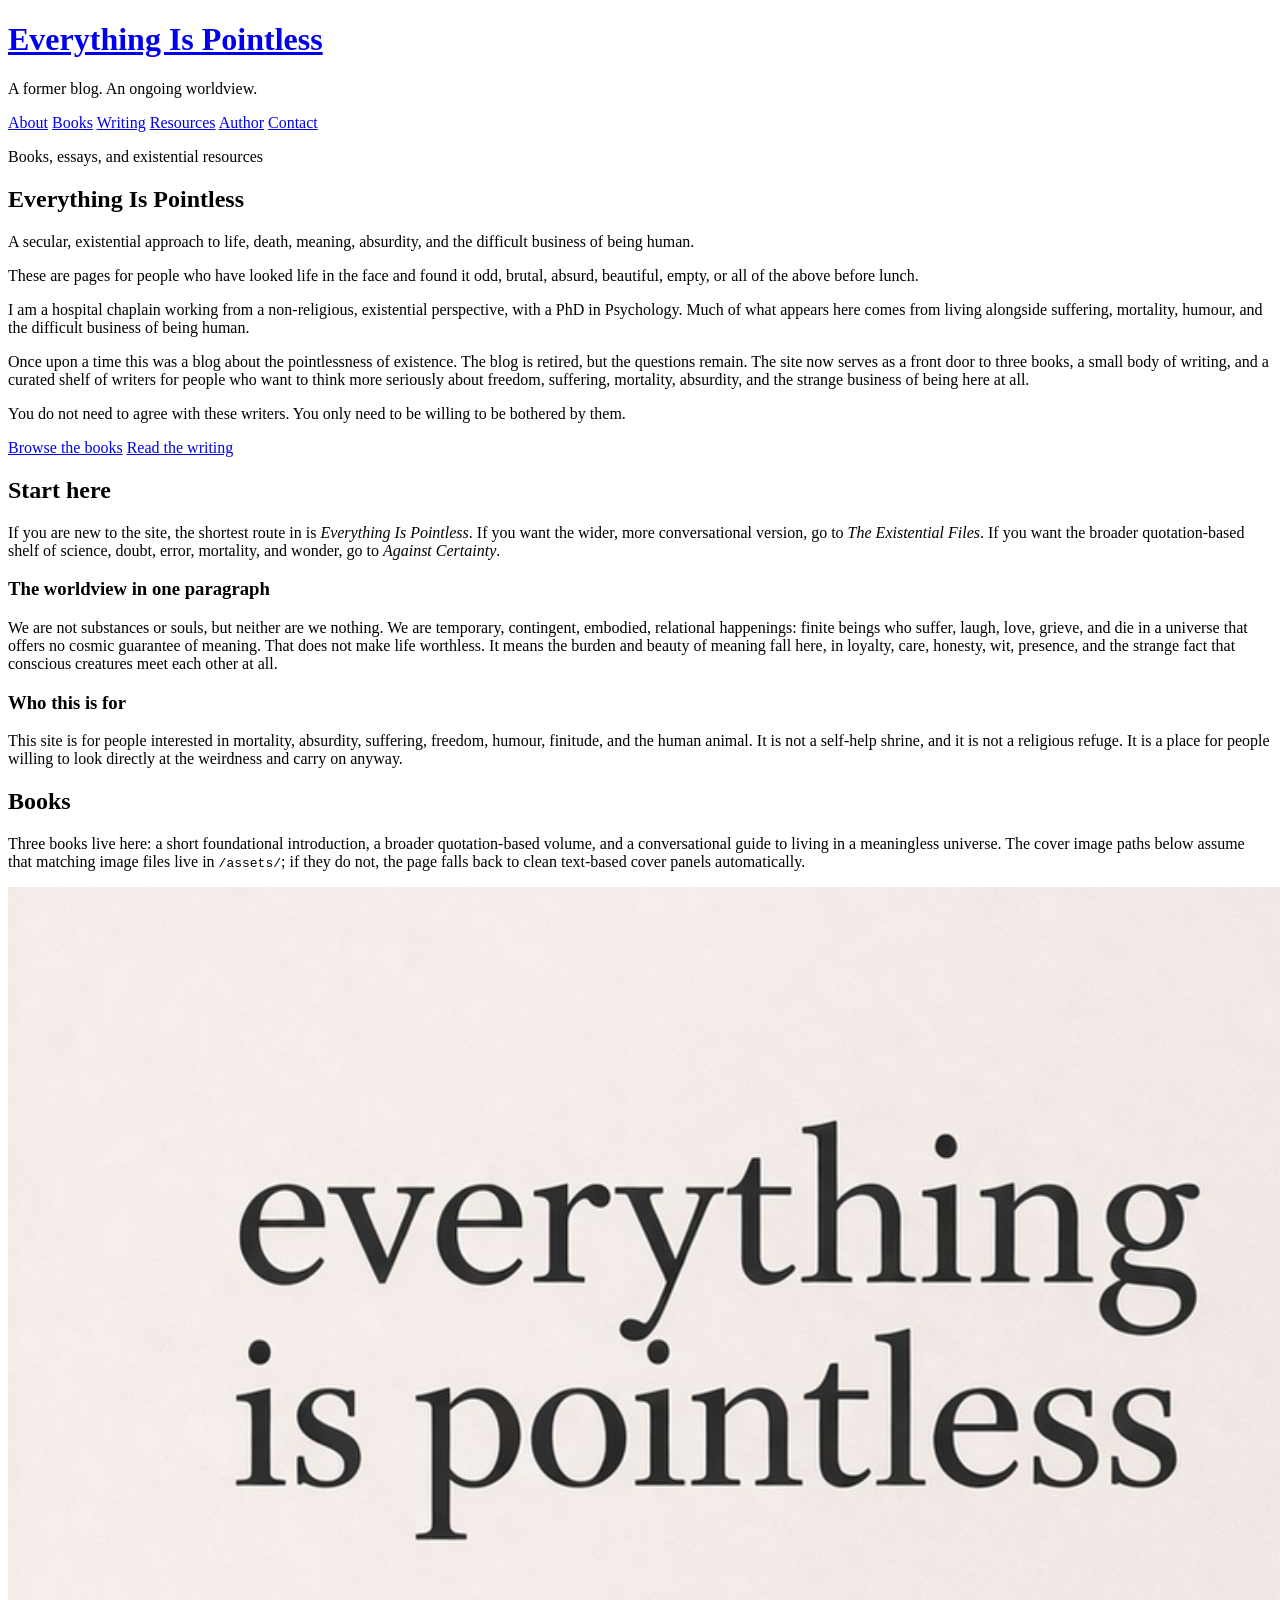
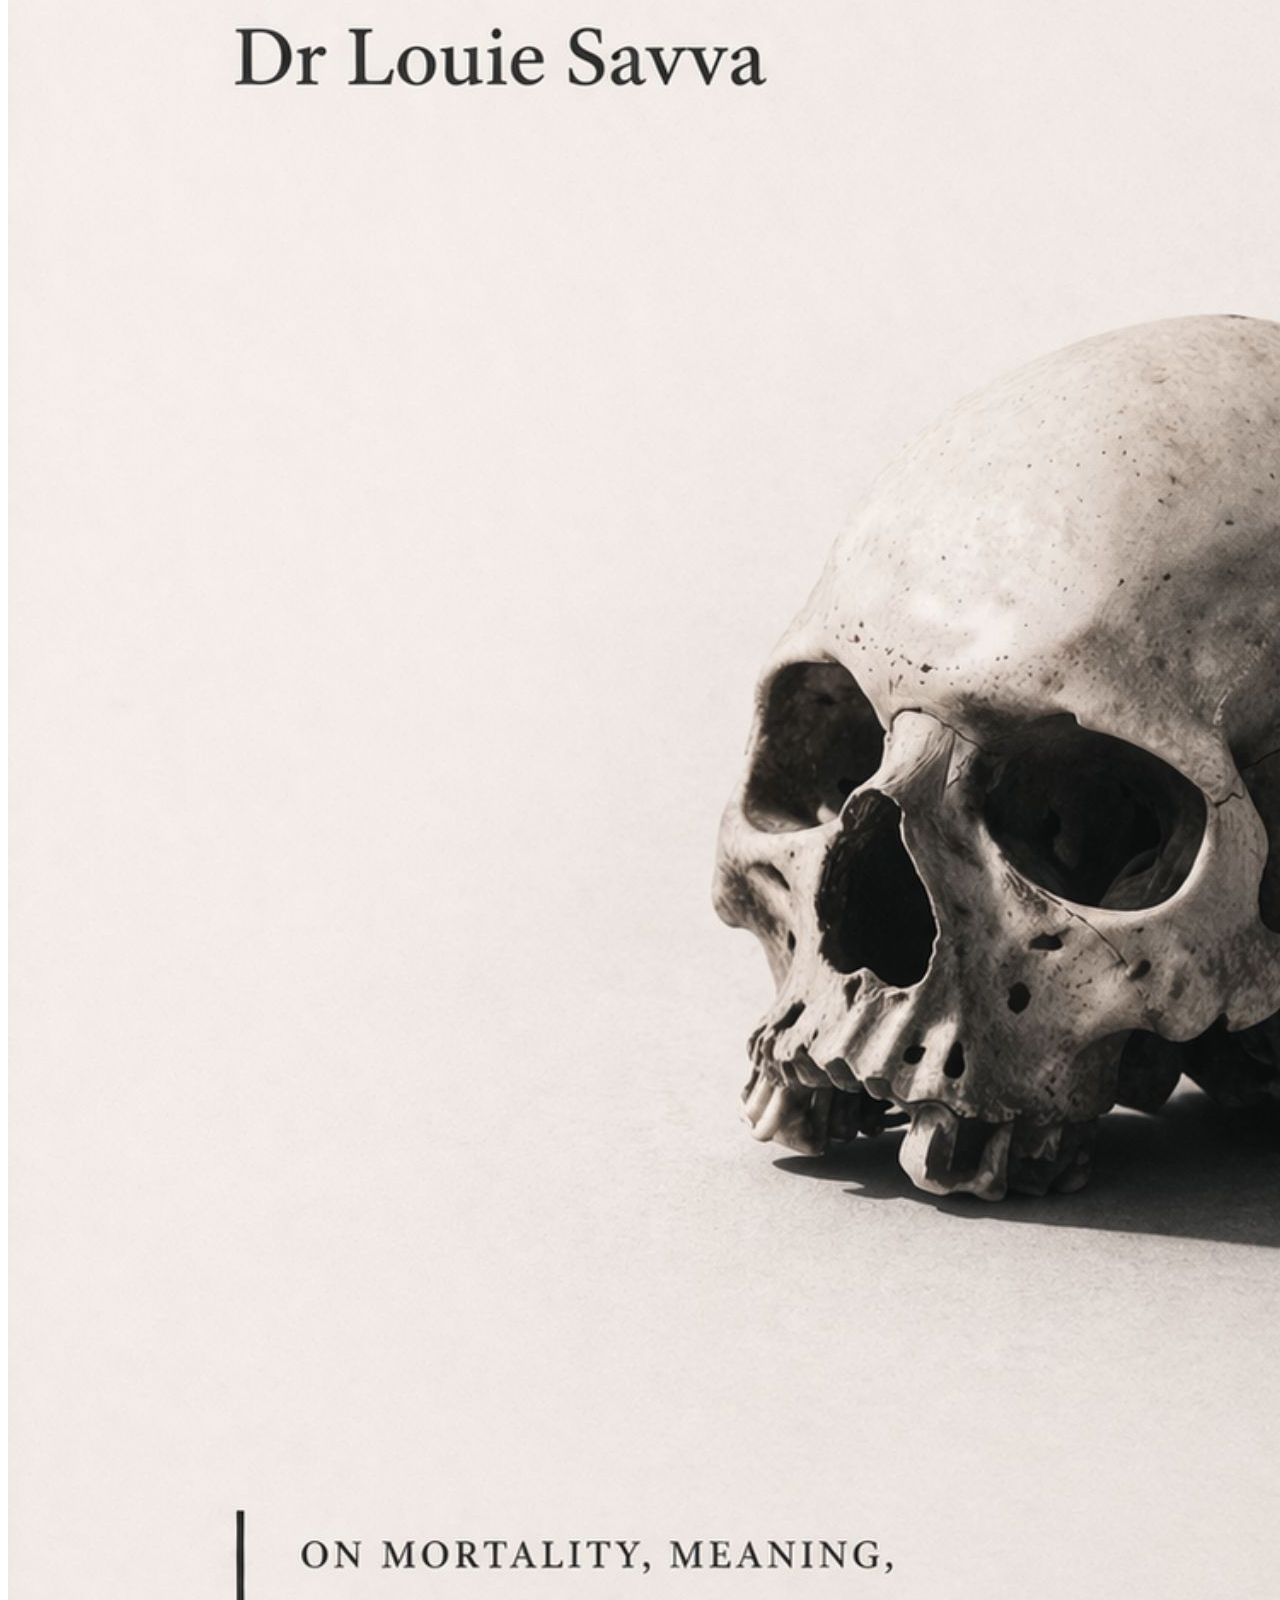
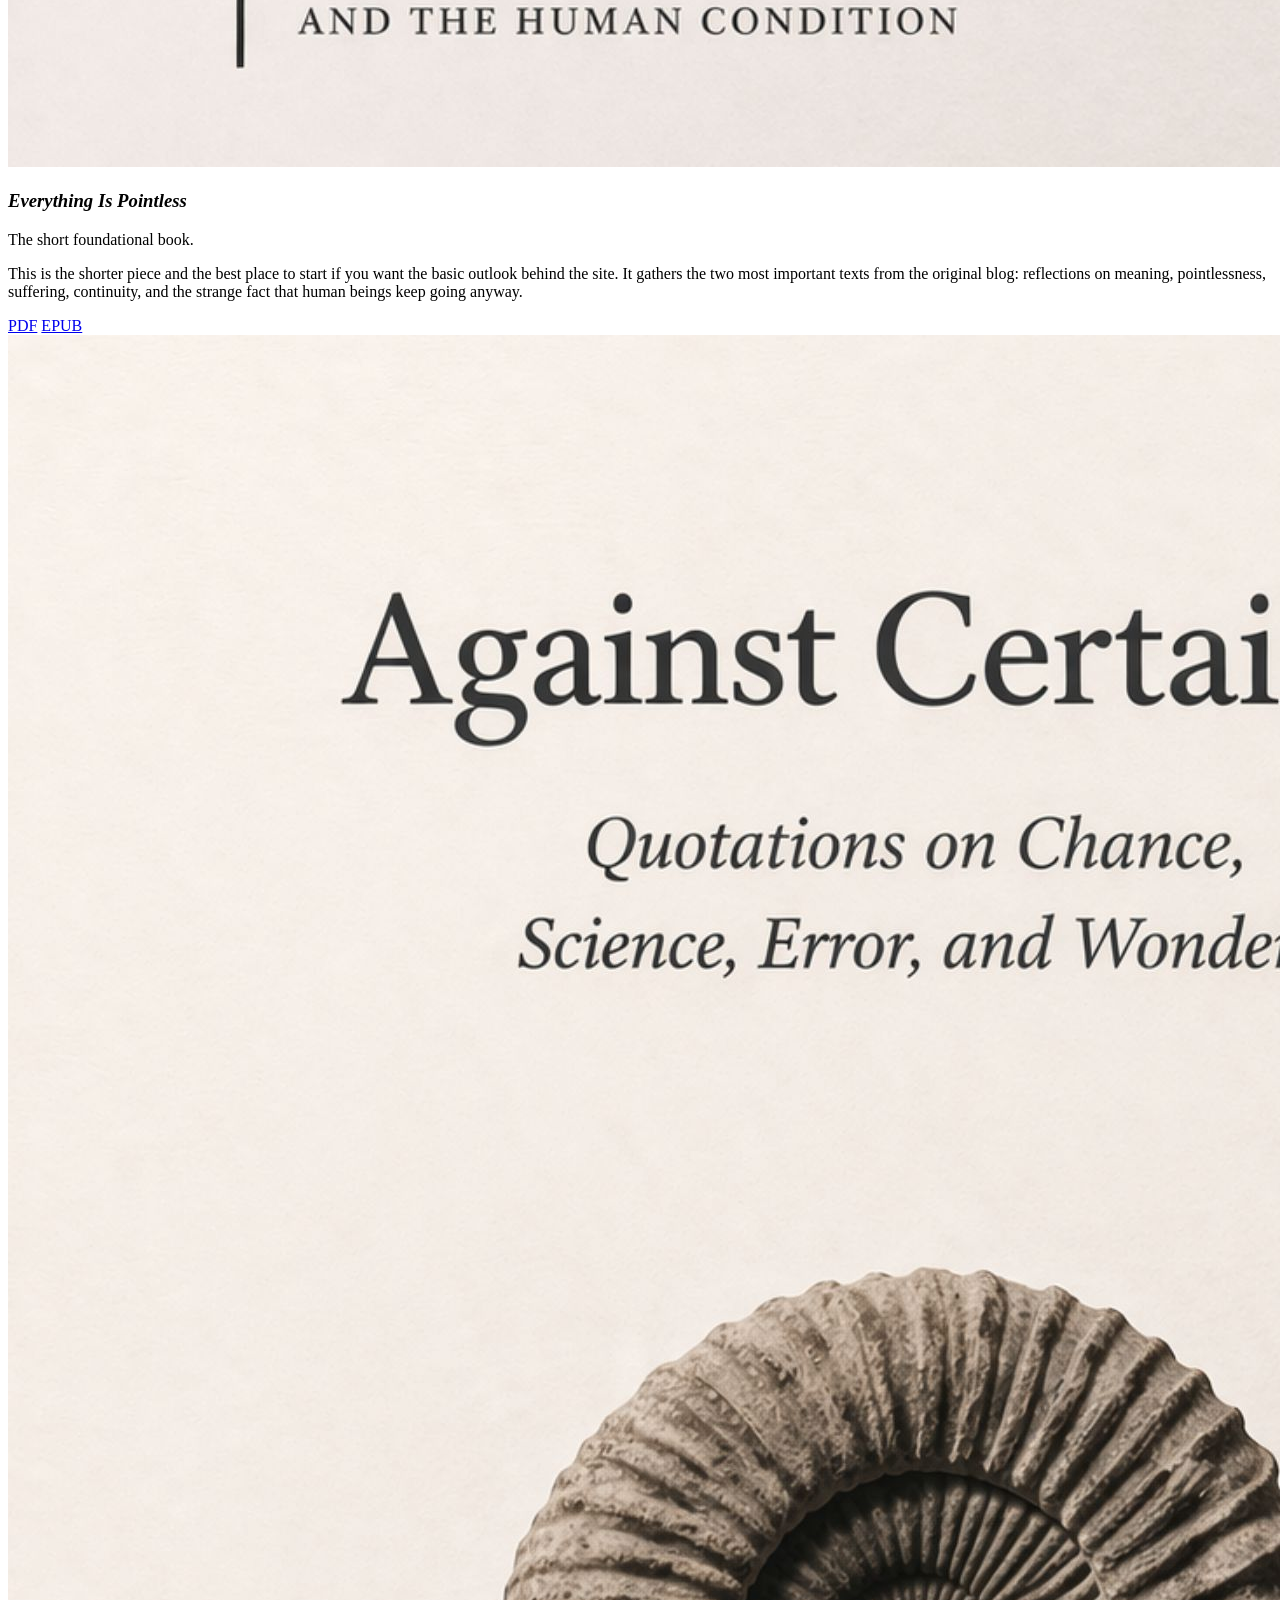
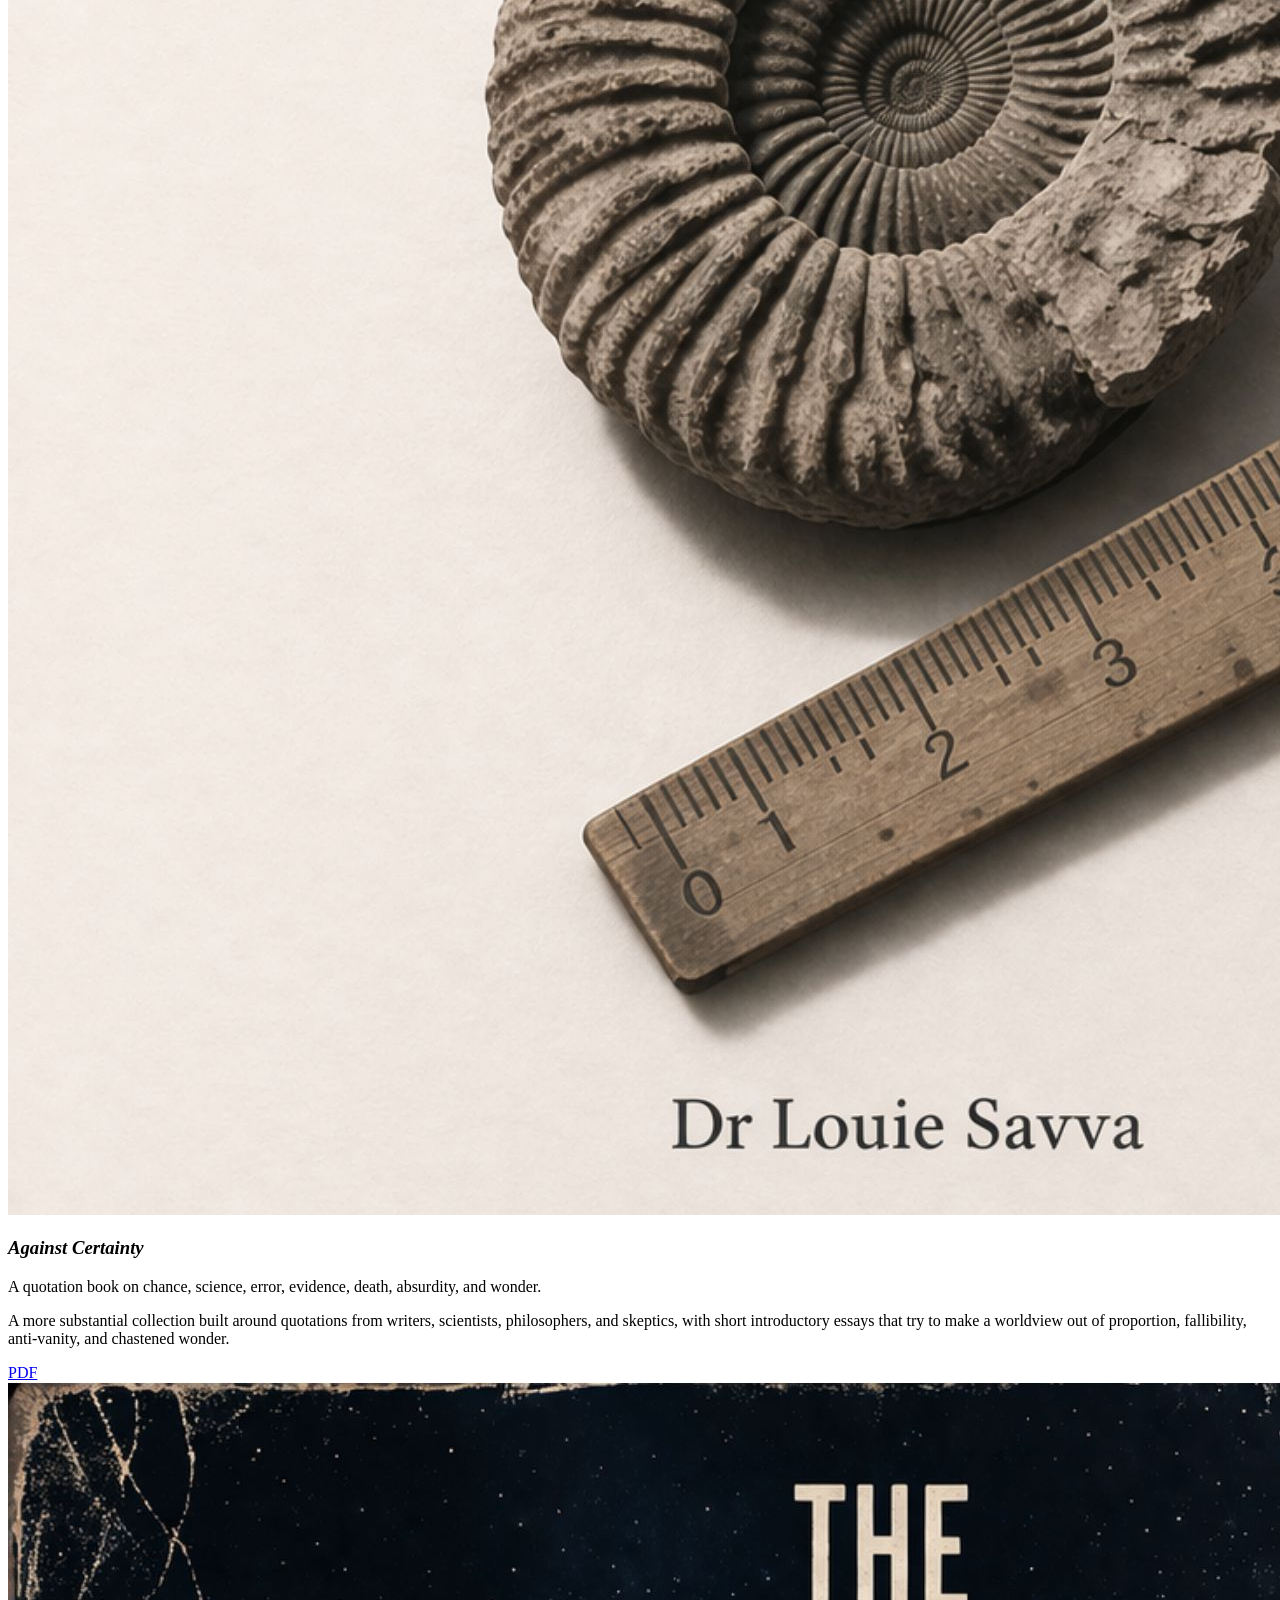
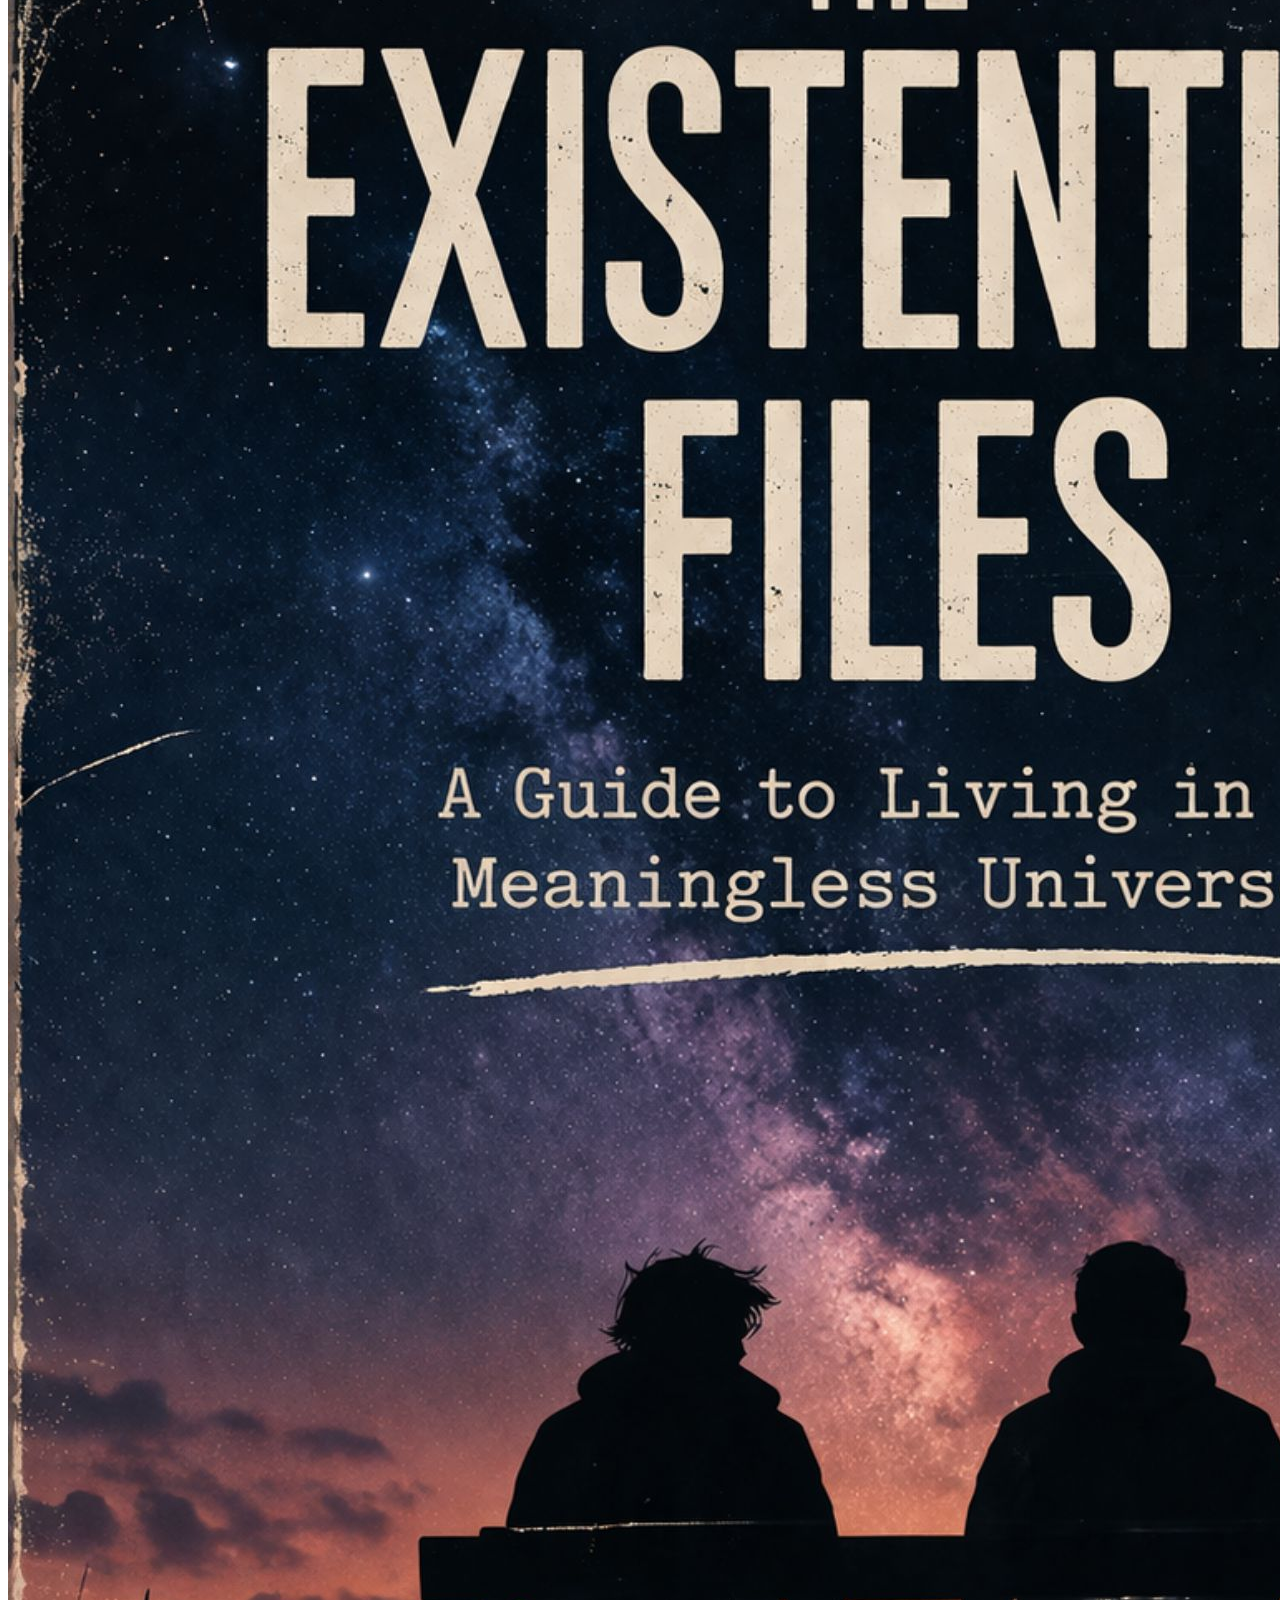
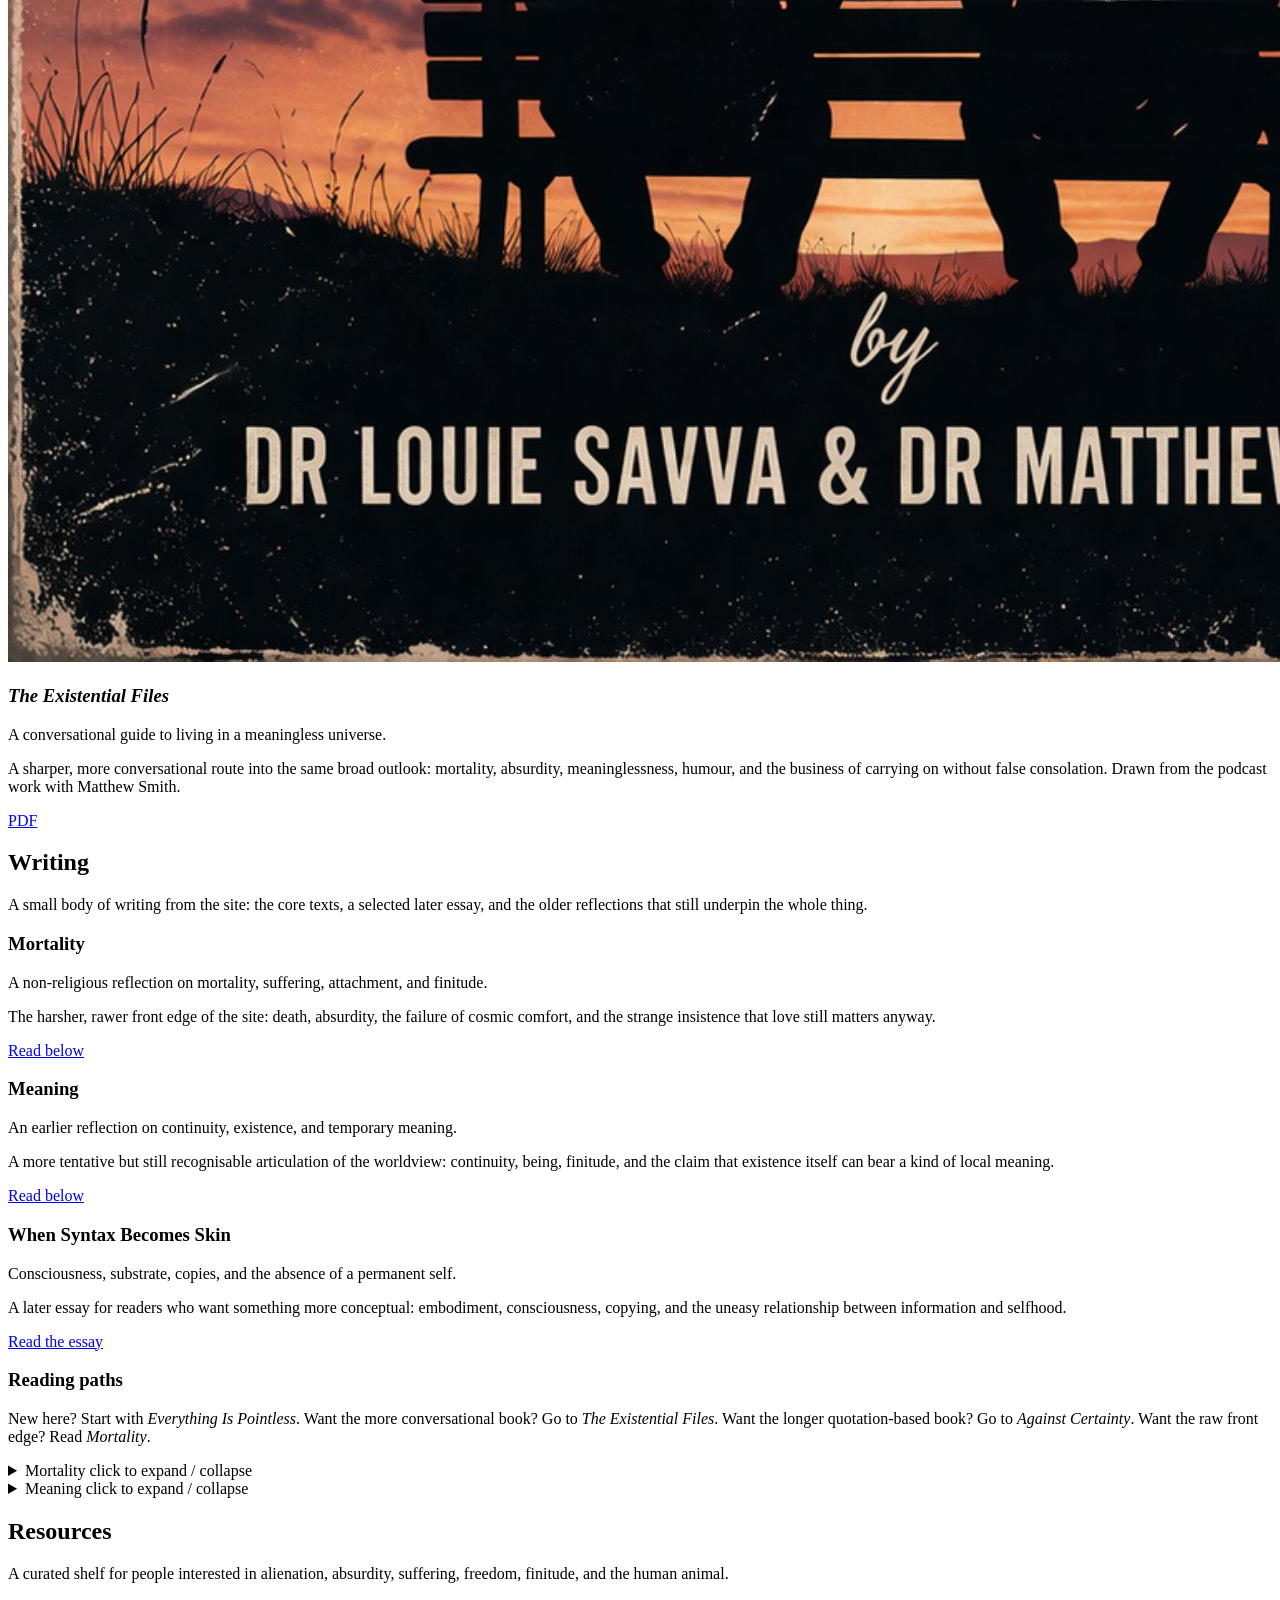
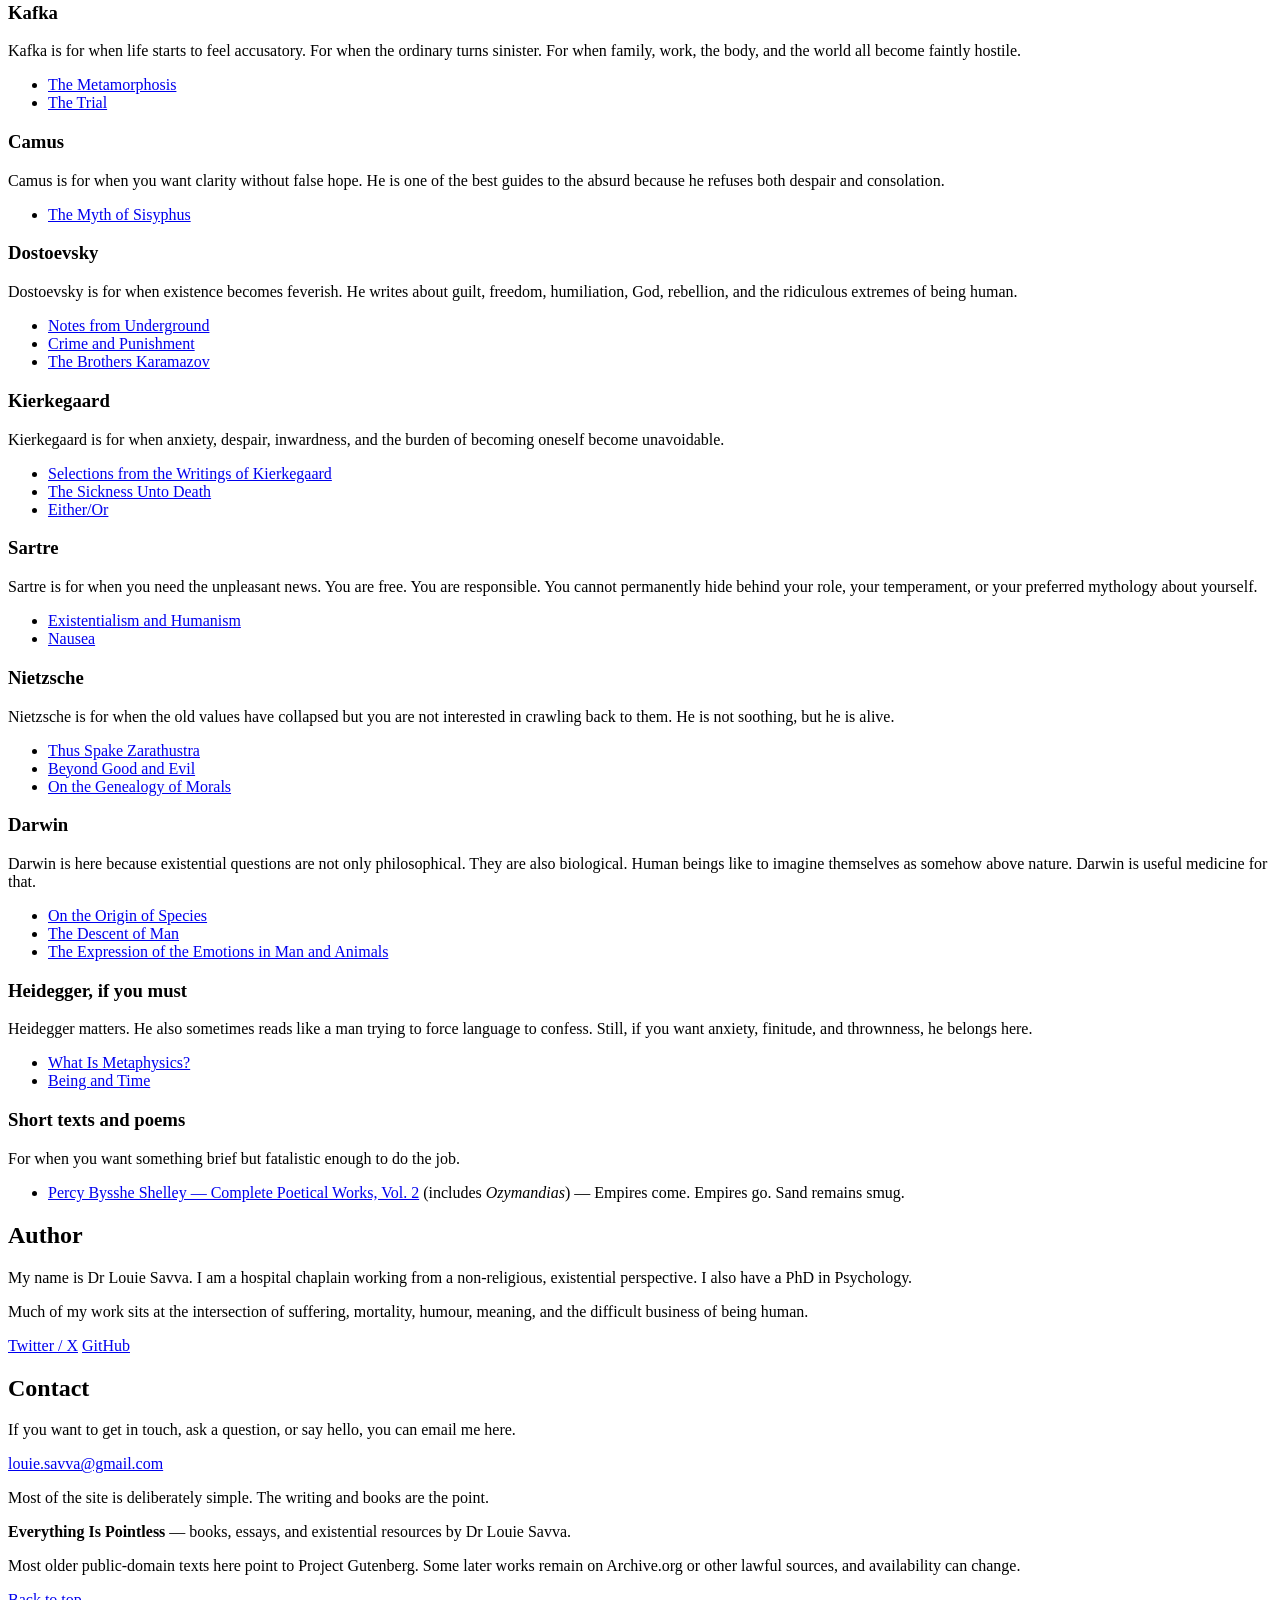
==== commit 93d421b7: "Update index.html" ====
--- a/index.html
+++ b/index.html
@@ -20,526 +20,6 @@
   <meta name="twitter:description" content="Books, essays, and existential resources by Dr Louie Savva." />
   <meta name="twitter:image" content="https://everythingispointless.com/assets/og-image.jpg" />
 
-  <style>
-    :root {
-      --bg: #f7f4ec;
-      --paper: #fffdf8;
-      --ink: #161616;
-      --muted: #5e5a52;
-      --line: #d6d0c4;
-      --line-strong: #a89f90;
-      --accent: #202020;
-      --accent-soft: #efebe1;
-      --shadow: 0 10px 30px rgba(0,0,0,0.05);
-      --radius: 16px;
-      --maxw: 1080px;
-    }
-
-    * { box-sizing: border-box; }
-    html { scroll-behavior: smooth; }
-    body {
-      margin: 0;
-      background: linear-gradient(to bottom, #fbf8f1 0%, #f4f0e6 100%);
-      color: var(--ink);
-      font-family: Georgia, "Times New Roman", serif;
-      line-height: 1.65;
-    }
-
-    a {
-      color: var(--ink);
-      text-underline-offset: 0.18em;
-      text-decoration-thickness: 0.08em;
-    }
-
-    a:hover { opacity: 0.8; }
-
-    .wrap {
-      width: min(calc(100% - 2rem), var(--maxw));
-      margin: 0 auto;
-      padding: 1rem 0 4rem;
-    }
-
-    .site-header {
-      position: sticky;
-      top: 0;
-      z-index: 50;
-      margin: 0 0 1rem;
-      backdrop-filter: blur(12px);
-      background: rgba(247, 244, 236, 0.82);
-      border-bottom: 1px solid rgba(166, 155, 136, 0.25);
-    }
-
-    .site-header-inner {
-      width: min(calc(100% - 2rem), var(--maxw));
-      margin: 0 auto;
-      display: flex;
-      align-items: center;
-      justify-content: space-between;
-      gap: 1rem;
-      padding: 0.9rem 0;
-    }
-
-    .brand {
-      display: flex;
-      flex-direction: column;
-      gap: 0.05rem;
-      min-width: 0;
-    }
-
-    .brand a {
-      text-decoration: none;
-      color: inherit;
-    }
-
-    .site-title {
-      margin: 0;
-      font-size: clamp(1.3rem, 2vw, 1.7rem);
-      line-height: 1.1;
-      letter-spacing: 0.01em;
-    }
-
-    .subtitle {
-      margin: 0;
-      color: var(--muted);
-      font-size: 0.92rem;
-    }
-
-    nav {
-      display: flex;
-      flex-wrap: wrap;
-      gap: 0.9rem 1rem;
-      justify-content: flex-end;
-      font-size: 0.96rem;
-    }
-
-    nav a {
-      text-decoration: none;
-      color: var(--ink);
-      white-space: nowrap;
-    }
-
-    nav a:hover,
-    nav a:focus { text-decoration: underline; }
-
-    .hero {
-      display: grid;
-      grid-template-columns: 1.35fr 0.95fr;
-      gap: 2rem;
-      padding: 2.2rem 0 2rem;
-      align-items: start;
-    }
-
-    .hero-copy {
-      background: rgba(255,255,255,0.55);
-      border: 1px solid rgba(166, 155, 136, 0.25);
-      border-radius: calc(var(--radius) + 4px);
-      box-shadow: var(--shadow);
-      padding: 2rem;
-    }
-
-    .eyebrow {
-      display: inline-block;
-      margin: 0 0 0.85rem;
-      padding: 0.35rem 0.6rem;
-      border: 1px solid var(--line);
-      border-radius: 999px;
-      font-size: 0.8rem;
-      letter-spacing: 0.03em;
-      text-transform: uppercase;
-      background: rgba(255,255,255,0.6);
-      color: var(--muted);
-    }
-
-    .hero h1 {
-      margin: 0 0 0.75rem;
-      font-size: clamp(2.2rem, 6vw, 4rem);
-      line-height: 1.02;
-      letter-spacing: -0.03em;
-    }
-
-    .hero .deck {
-      font-size: 1.15rem;
-      color: #292929;
-      margin: 0 0 1rem;
-      max-width: 36rem;
-    }
-
-    .hero p {
-      margin: 0 0 1rem;
-      color: #27241f;
-    }
-
-    .hero-actions {
-      display: flex;
-      flex-wrap: wrap;
-      gap: 0.8rem;
-      margin-top: 1.25rem;
-    }
-
-    .button,
-    .button-ghost {
-      display: inline-flex;
-      align-items: center;
-      justify-content: center;
-      padding: 0.8rem 1rem;
-      border-radius: 999px;
-      text-decoration: none;
-      font-size: 0.95rem;
-      min-width: 11rem;
-      transition: transform 0.15s ease, opacity 0.15s ease, background 0.15s ease;
-    }
-
-    .button {
-      background: var(--accent);
-      color: #fff;
-      border: 1px solid var(--accent);
-    }
-
-    .button:hover,
-    .button-ghost:hover { transform: translateY(-1px); }
-
-    .button-ghost {
-      border: 1px solid var(--line-strong);
-      background: rgba(255,255,255,0.6);
-      color: var(--ink);
-    }
-
-    .hero-side {
-      display: grid;
-      gap: 1rem;
-    }
-
-    .info-card {
-      background: rgba(255,255,255,0.62);
-      border: 1px solid rgba(166, 155, 136, 0.3);
-      border-radius: var(--radius);
-      box-shadow: var(--shadow);
-      padding: 1.25rem 1.2rem;
-    }
-
-    .info-card h2,
-    .info-card h3 {
-      margin: 0 0 0.5rem;
-      font-size: 1.05rem;
-    }
-
-    .info-card p,
-    .info-card li {
-      margin: 0.45rem 0 0;
-      color: #2d2a24;
-      font-size: 0.98rem;
-    }
-
-    .info-card ul {
-      margin: 0.45rem 0 0;
-      padding-left: 1.1rem;
-    }
-
-    .quote {
-      font-style: italic;
-      color: var(--muted);
-    }
-
-    section {
-      margin-top: 2rem;
-      padding: 1.4rem 0 0;
-    }
-
-    section h2 {
-      margin: 0 0 0.45rem;
-      font-size: clamp(1.6rem, 3vw, 2.2rem);
-      line-height: 1.1;
-      letter-spacing: -0.02em;
-    }
-
-    .section-intro {
-      margin: 0 0 1.35rem;
-      max-width: 48rem;
-      color: #302d27;
-    }
-
-    .books-grid,
-    .writing-grid,
-    .resource-grid,
-    .mini-grid {
-      display: grid;
-      gap: 1.25rem;
-    }
-
-    .books-grid {
-      grid-template-columns: repeat(3, minmax(0, 1fr));
-    }
-
-    .book-card,
-    .writing-card,
-    .resource-card,
-    .contact-card,
-    .author-card,
-    .summary-card {
-      background: var(--paper);
-      border: 1px solid rgba(166, 155, 136, 0.35);
-      border-radius: var(--radius);
-      box-shadow: var(--shadow);
-    }
-
-    .book-card {
-      overflow: hidden;
-      display: flex;
-      flex-direction: column;
-      min-height: 100%;
-    }
-
-    .book-cover {
-      position: relative;
-      aspect-ratio: 3 / 4.35;
-      background: linear-gradient(180deg, #ece6d7 0%, #ddd2bc 100%);
-      border-bottom: 1px solid rgba(166, 155, 136, 0.3);
-      overflow: hidden;
-    }
-
-    .book-cover img {
-      width: 100%;
-      height: 100%;
-      object-fit: cover;
-      display: block;
-    }
-
-    .book-cover-fallback {
-      position: absolute;
-      inset: 0;
-      display: flex;
-      flex-direction: column;
-      justify-content: space-between;
-      padding: 1.15rem;
-      background:
-        radial-gradient(circle at 20% 10%, rgba(255,255,255,0.85), transparent 35%),
-        linear-gradient(180deg, #f5efe0 0%, #e0d5bf 100%);
-      color: #151515;
-    }
-
-    .book-cover-fallback small {
-      display: block;
-      text-transform: uppercase;
-      letter-spacing: 0.08em;
-      font-size: 0.73rem;
-      color: #514b3f;
-    }
-
-    .book-cover-fallback strong {
-      display: block;
-      font-size: clamp(1.3rem, 2.5vw, 1.95rem);
-      line-height: 1.02;
-      letter-spacing: -0.03em;
-      max-width: 10ch;
-    }
-
-    .book-cover-fallback em {
-      display: block;
-      font-size: 0.84rem;
-      font-style: normal;
-      color: #5e5647;
-      max-width: 17ch;
-    }
-
-    .book-copy {
-      padding: 1.15rem 1.1rem 1.2rem;
-      display: flex;
-      flex-direction: column;
-      flex: 1;
-    }
-
-    .book-copy h3,
-    .writing-card h3,
-    .resource-card h3,
-    .author-card h3,
-    .contact-card h3,
-    .summary-card h3 {
-      margin: 0 0 0.35rem;
-      font-size: 1.15rem;
-      line-height: 1.2;
-    }
-
-    .small,
-    .meta {
-      color: var(--muted);
-      font-size: 0.92rem;
-    }
-
-    .book-copy p:last-of-type {
-      margin-bottom: 0;
-    }
-
-    .book-links,
-    .inline-links {
-      display: flex;
-      flex-wrap: wrap;
-      gap: 0.6rem 0.95rem;
-      margin-top: auto;
-      padding-top: 0.5rem;
-    }
-
-    .book-links a,
-    .inline-links a {
-      font-size: 0.95rem;
-    }
-
-    .writing-grid,
-    .resource-grid,
-    .mini-grid {
-      grid-template-columns: repeat(2, minmax(0, 1fr));
-    }
-
-    .writing-card,
-    .resource-card,
-    .summary-card,
-    .author-card,
-    .contact-card {
-      padding: 1.2rem;
-    }
-
-    .writing-card p,
-    .resource-card p,
-    .summary-card p,
-    .author-card p,
-    .contact-card p {
-      margin: 0.55rem 0 0;
-    }
-
-    .essay-stack {
-      display: grid;
-      gap: 1rem;
-      margin-top: 1rem;
-    }
-
-    details.essay {
-      background: var(--paper);
-      border: 1px solid rgba(166, 155, 136, 0.35);
-      border-radius: var(--radius);
-      box-shadow: var(--shadow);
-      overflow: hidden;
-    }
-
-    details.essay[open] {
-      background: #fffdf9;
-    }
-
-    details.essay summary {
-      cursor: pointer;
-      list-style: none;
-      padding: 1rem 1.2rem;
-      display: flex;
-      align-items: baseline;
-      justify-content: space-between;
-      gap: 1rem;
-      font-size: 1.05rem;
-      font-weight: 700;
-    }
-
-    details.essay summary::-webkit-details-marker { display: none; }
-
-    details.essay summary span {
-      font-weight: 400;
-      color: var(--muted);
-      font-size: 0.9rem;
-    }
-
-    .essay-body {
-      padding: 0 1.2rem 1.2rem;
-      border-top: 1px solid rgba(166, 155, 136, 0.28);
-    }
-
-    .essay-body p {
-      margin: 1rem 0 0;
-      max-width: 72ch;
-    }
-
-    .resource-card ul {
-      margin: 0.7rem 0 0;
-      padding-left: 1.1rem;
-    }
-
-    .resource-card li {
-      margin: 0.35rem 0;
-    }
-
-    .split-end {
-      display: grid;
-      grid-template-columns: 1.1fr 0.9fr;
-      gap: 1.25rem;
-      margin-top: 1rem;
-    }
-
-    footer {
-      margin-top: 3rem;
-      padding-top: 1.5rem;
-      border-top: 1px solid var(--line);
-      color: var(--muted);
-      font-size: 0.95rem;
-    }
-
-    footer p {
-      margin: 0.35rem 0;
-    }
-
-    .back-top {
-      display: inline-block;
-      margin-top: 0.85rem;
-    }
-
-    @media (max-width: 980px) {
-      .hero,
-      .split-end,
-      .books-grid,
-      .writing-grid,
-      .resource-grid,
-      .mini-grid {
-        grid-template-columns: 1fr;
-      }
-
-      .site-header {
-        position: static;
-      }
-
-      .site-header-inner {
-        align-items: flex-start;
-        flex-direction: column;
-      }
-
-      nav {
-        justify-content: flex-start;
-      }
-    }
-
-    @media (max-width: 680px) {
-      .wrap {
-        width: min(calc(100% - 1rem), var(--maxw));
-      }
-
-      .hero-copy,
-      .info-card,
-      .writing-card,
-      .resource-card,
-      .author-card,
-      .contact-card,
-      .summary-card,
-      .book-copy,
-      .essay-body,
-      details.essay summary {
-        padding-left: 1rem;
-        padding-right: 1rem;
-      }
-
-      .hero h1 {
-        font-size: clamp(2rem, 11vw, 3rem);
-      }
-
-      .button,
-      .button-ghost {
-        width: 100%;
-        min-width: 0;
-      }
-    }
-  </style>
 </head>
 <body>
   <header class="site-header" id="top">
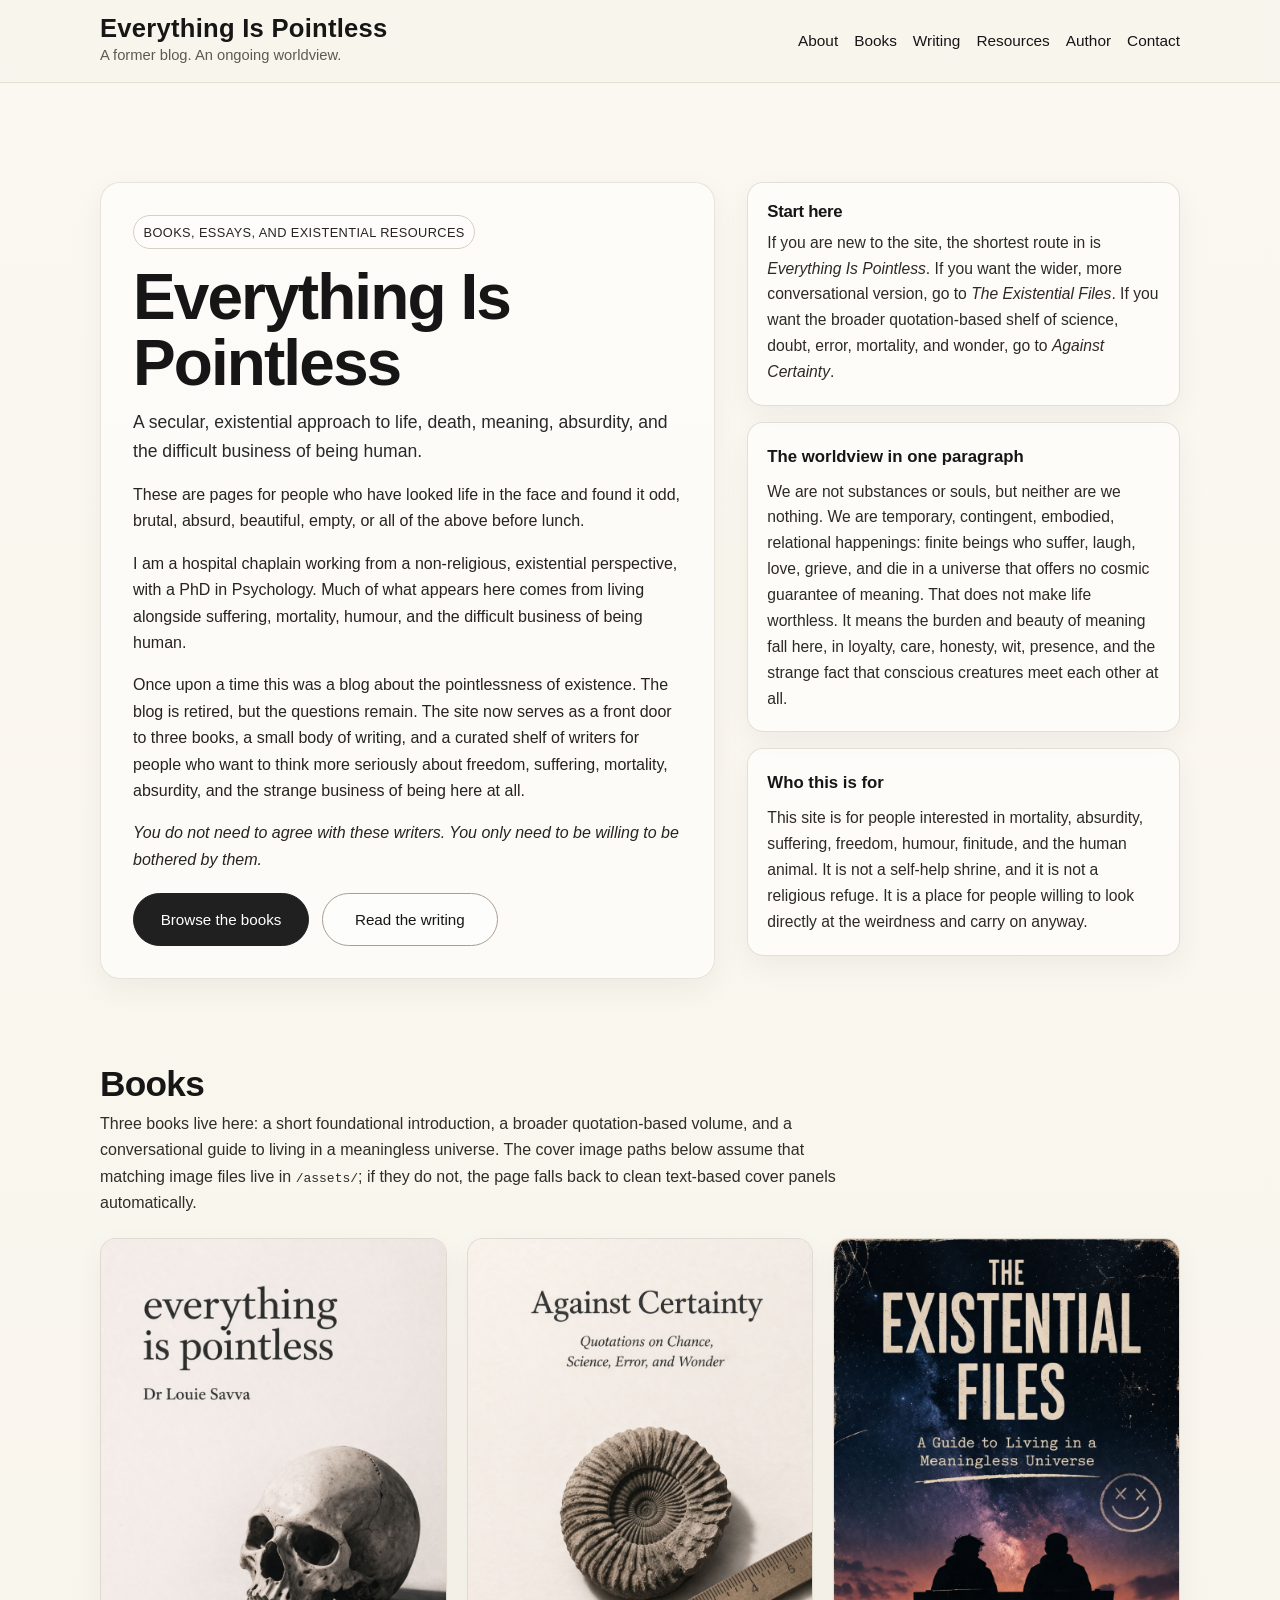
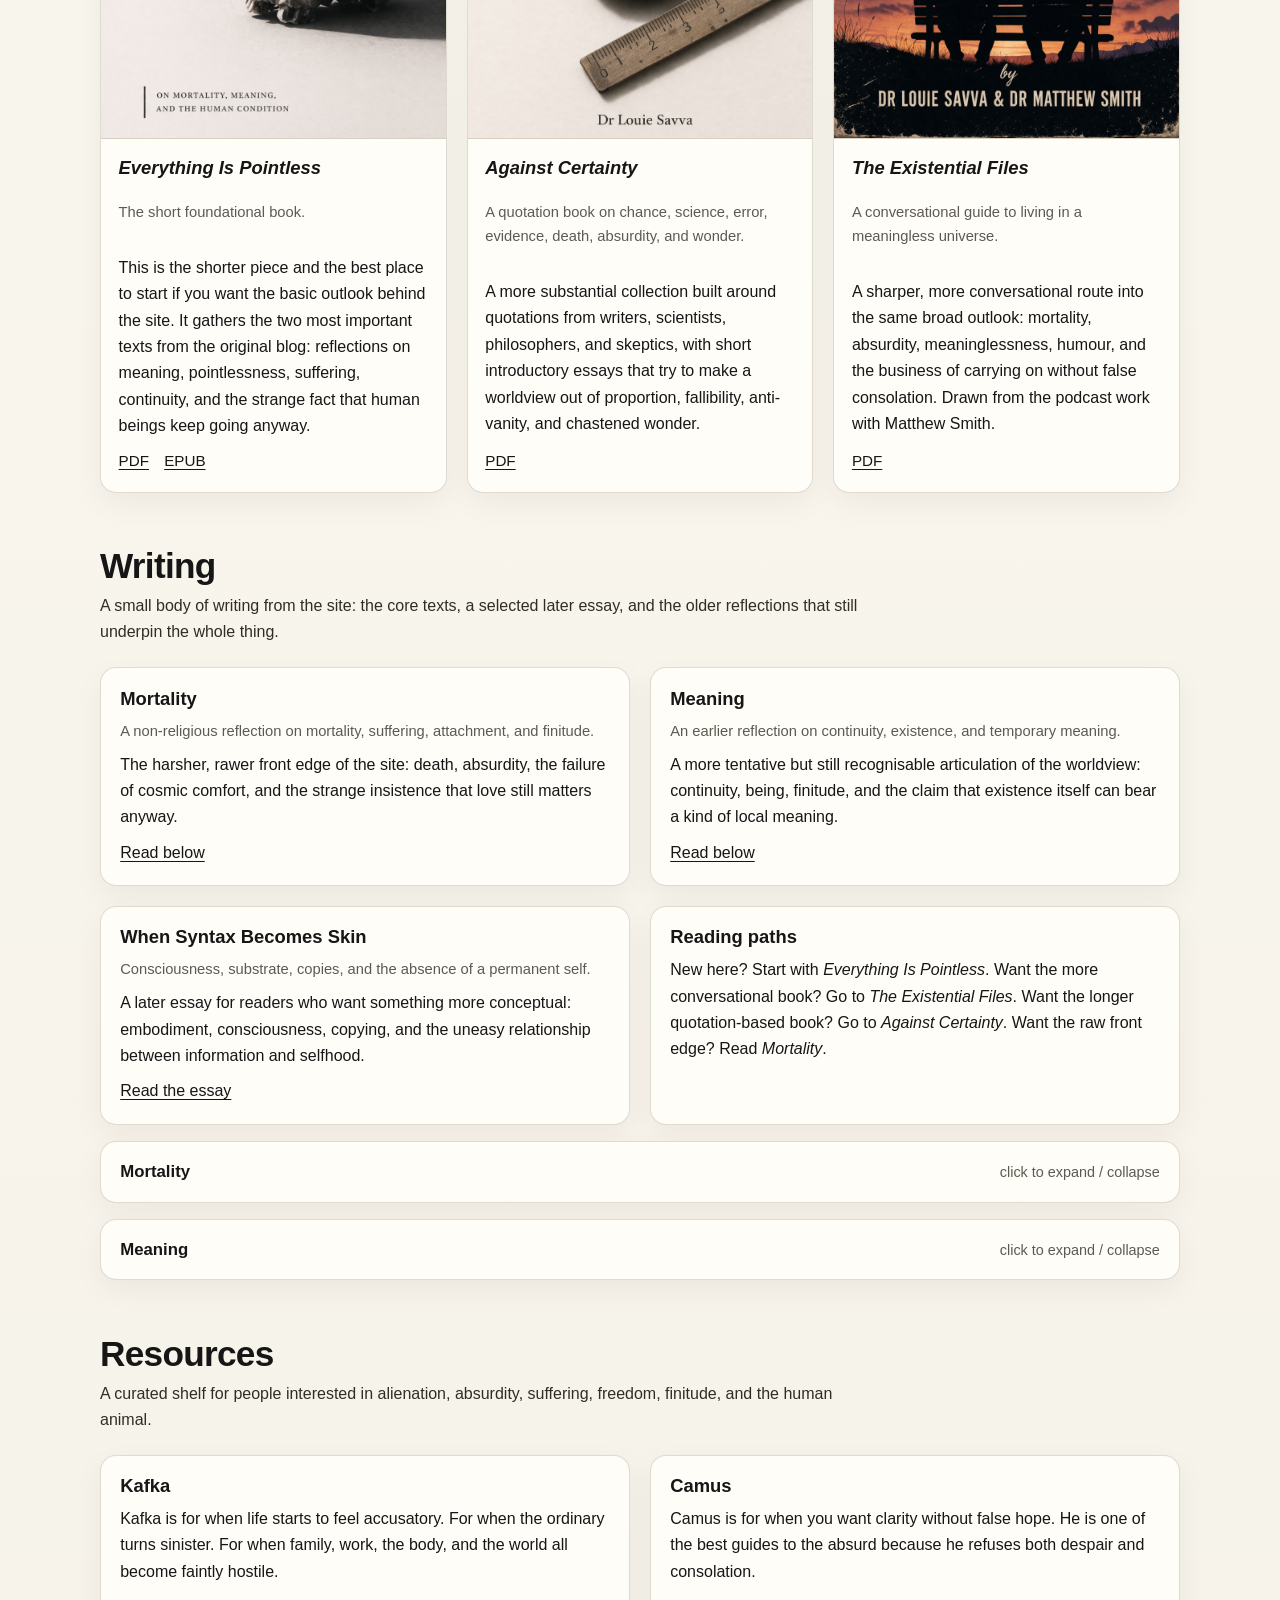
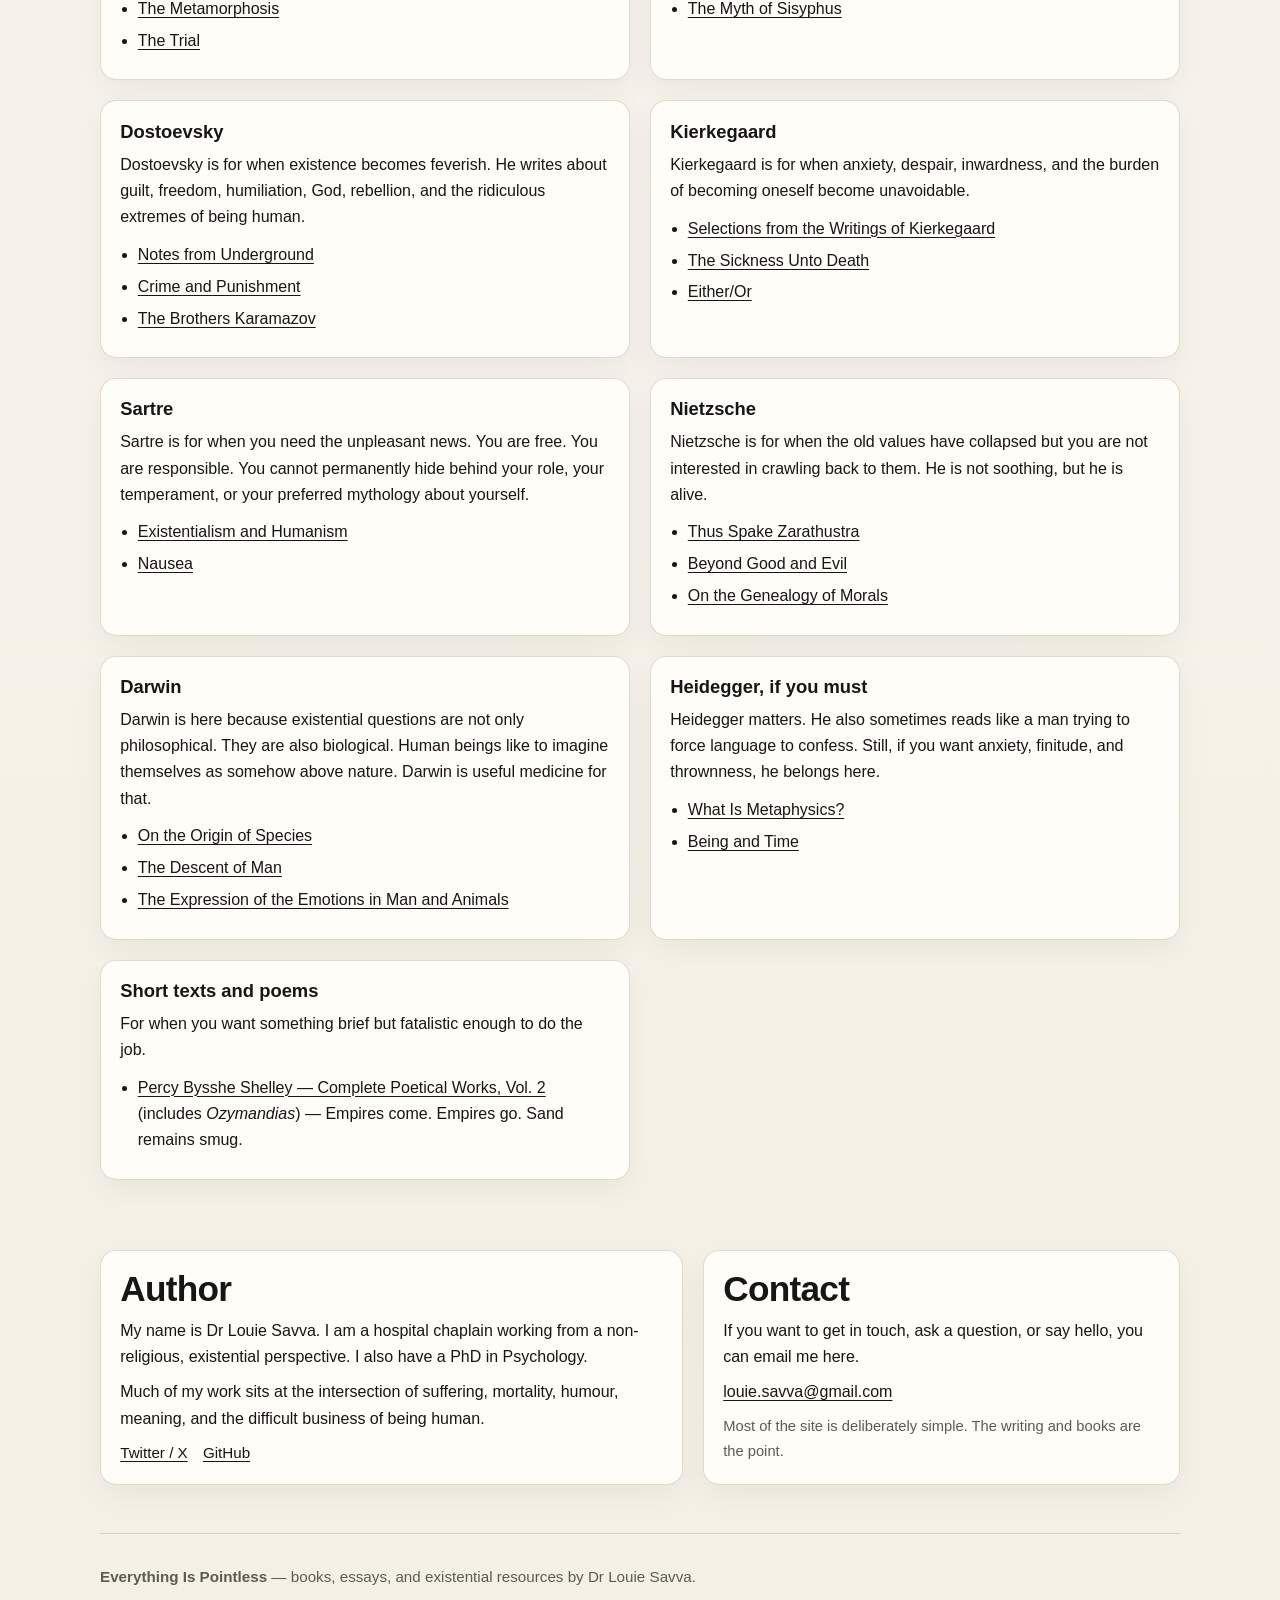
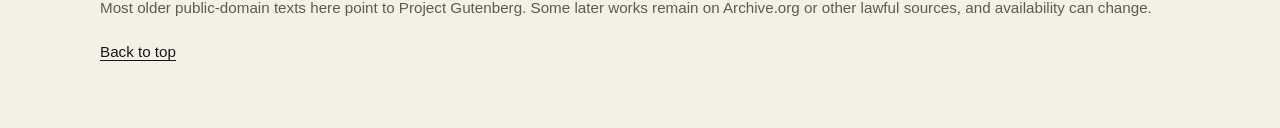
==== commit c3cfc379: "Update index.html" ====
--- a/index.html
+++ b/index.html
@@ -6,7 +6,7 @@
   <title>Everything Is Pointless</title>
   <meta name="description" content="Books, essays, and existential resources by Dr Louie Savva. A secular, existential approach to life, death, meaning, absurdity, and the difficult business of being human." />
   <link rel="icon" type="image/png" sizes="32x32" href="/favicon.png" />
-
+<link rel="stylesheet" href="style.css" />
   <meta property="og:type" content="website" />
   <meta property="og:site_name" content="Everything Is Pointless" />
   <meta property="og:title" content="Everything Is Pointless" />
--- a/style.css
+++ b/style.css
@@ -0,0 +1,532 @@
+:root {
+  --bg: #f7f4ec;
+  --paper: #fffdf8;
+  --ink: #161616;
+  --muted: #5e5a52;
+  --line: #d6d0c4;
+  --line-strong: #a89f90;
+  --accent: #202020;
+  --accent-soft: #efebe1;
+  --shadow: 0 10px 30px rgba(0, 0, 0, 0.05);
+  --radius: 16px;
+  --maxw: 1080px;
+}
+
+* {
+  box-sizing: border-box;
+}
+
+html {
+  scroll-behavior: smooth;
+}
+
+body {
+  margin: 0;
+  background: linear-gradient(to bottom, #fbf8f1 0%, #f4f0e6 100%);
+  color: var(--ink);
+  font-family: Arial, Helvetica, sans-serif;
+  line-height: 1.65;
+}
+
+a {
+  color: var(--ink);
+  text-underline-offset: 0.18em;
+  text-decoration-thickness: 0.08em;
+}
+
+a:hover {
+  opacity: 0.82;
+}
+
+.wrap {
+  width: min(calc(100% - 2rem), var(--maxw));
+  margin: 0 auto;
+  padding: 1rem 0 4rem;
+}
+
+.site-header {
+  position: sticky;
+  top: 0;
+  z-index: 50;
+  margin: 0 0 1rem;
+  backdrop-filter: blur(12px);
+  background: rgba(247, 244, 236, 0.82);
+  border-bottom: 1px solid rgba(166, 155, 136, 0.25);
+}
+
+.site-header-inner {
+  width: min(calc(100% - 2rem), var(--maxw));
+  margin: 0 auto;
+  display: flex;
+  align-items: center;
+  justify-content: space-between;
+  gap: 1rem;
+  padding: 0.9rem 0;
+}
+
+.brand {
+  display: flex;
+  flex-direction: column;
+  gap: 0.05rem;
+  min-width: 0;
+}
+
+.brand a {
+  text-decoration: none;
+  color: inherit;
+}
+
+.site-title {
+  margin: 0;
+  font-size: clamp(1.3rem, 2vw, 1.7rem);
+  line-height: 1.1;
+  letter-spacing: 0.01em;
+}
+
+.subtitle {
+  margin: 0;
+  color: var(--muted);
+  font-size: 0.92rem;
+}
+
+nav {
+  display: flex;
+  flex-wrap: wrap;
+  gap: 0.9rem 1rem;
+  justify-content: flex-end;
+  font-size: 0.96rem;
+}
+
+nav a {
+  text-decoration: none;
+  color: var(--ink);
+  white-space: nowrap;
+}
+
+nav a:hover,
+nav a:focus {
+  text-decoration: underline;
+}
+
+.hero {
+  display: grid;
+  grid-template-columns: 1.35fr 0.95fr;
+  gap: 2rem;
+  padding: 2.2rem 0 2rem;
+  align-items: start;
+}
+
+.hero-copy {
+  background: rgba(255, 255, 255, 0.55);
+  border: 1px solid rgba(166, 155, 136, 0.25);
+  border-radius: calc(var(--radius) + 4px);
+  box-shadow: var(--shadow);
+  padding: 2rem;
+}
+
+.eyebrow {
+  display: inline-block;
+  margin: 0 0 0.85rem;
+  padding: 0.35rem 0.6rem;
+  border: 1px solid var(--line);
+  border-radius: 999px;
+  font-size: 0.8rem;
+  letter-spacing: 0.03em;
+  text-transform: uppercase;
+  background: rgba(255, 255, 255, 0.6);
+  color: var(--muted);
+}
+
+.hero h1 {
+  margin: 0 0 0.75rem;
+  font-size: clamp(2.2rem, 6vw, 4rem);
+  line-height: 1.02;
+  letter-spacing: -0.03em;
+}
+
+.hero .deck {
+  font-size: 1.1rem;
+  color: #292929;
+  margin: 0 0 1rem;
+  max-width: 36rem;
+}
+
+.hero p {
+  margin: 0 0 1rem;
+  color: #27241f;
+}
+
+.hero-actions {
+  display: flex;
+  flex-wrap: wrap;
+  gap: 0.8rem;
+  margin-top: 1.25rem;
+}
+
+.button,
+.button-ghost {
+  display: inline-flex;
+  align-items: center;
+  justify-content: center;
+  padding: 0.8rem 1rem;
+  border-radius: 999px;
+  text-decoration: none;
+  font-size: 0.95rem;
+  min-width: 11rem;
+  transition: transform 0.15s ease, opacity 0.15s ease, background 0.15s ease;
+}
+
+.button {
+  background: var(--accent);
+  color: #fff;
+  border: 1px solid var(--accent);
+}
+
+.button:hover,
+.button-ghost:hover {
+  transform: translateY(-1px);
+}
+
+.button-ghost {
+  border: 1px solid var(--line-strong);
+  background: rgba(255, 255, 255, 0.6);
+  color: var(--ink);
+}
+
+.hero-side {
+  display: grid;
+  gap: 1rem;
+}
+
+.info-card {
+  background: rgba(255, 255, 255, 0.62);
+  border: 1px solid rgba(166, 155, 136, 0.3);
+  border-radius: var(--radius);
+  box-shadow: var(--shadow);
+  padding: 1.25rem 1.2rem;
+}
+
+.info-card h2,
+.info-card h3 {
+  margin: 0 0 0.5rem;
+  font-size: 1.05rem;
+}
+
+.info-card p,
+.info-card li {
+  margin: 0.45rem 0 0;
+  color: #2d2a24;
+  font-size: 0.98rem;
+}
+
+.info-card ul {
+  margin: 0.45rem 0 0;
+  padding-left: 1.1rem;
+}
+
+.quote {
+  font-style: italic;
+  color: var(--muted);
+}
+
+section {
+  margin-top: 2rem;
+  padding: 1.4rem 0 0;
+}
+
+section h2 {
+  margin: 0 0 0.45rem;
+  font-size: clamp(1.6rem, 3vw, 2.2rem);
+  line-height: 1.1;
+  letter-spacing: -0.02em;
+}
+
+.section-intro {
+  margin: 0 0 1.35rem;
+  max-width: 48rem;
+  color: #302d27;
+}
+
+.books-grid,
+.writing-grid,
+.resource-grid,
+.mini-grid {
+  display: grid;
+  gap: 1.25rem;
+}
+
+.books-grid {
+  grid-template-columns: repeat(3, minmax(0, 1fr));
+}
+
+.book-card,
+.writing-card,
+.resource-card,
+.contact-card,
+.author-card,
+.summary-card {
+  background: var(--paper);
+  border: 1px solid rgba(166, 155, 136, 0.35);
+  border-radius: var(--radius);
+  box-shadow: var(--shadow);
+}
+
+.book-card {
+  overflow: hidden;
+  display: flex;
+  flex-direction: column;
+  min-height: 100%;
+}
+
+.book-cover {
+  position: relative;
+  aspect-ratio: 3 / 4.35;
+  background: linear-gradient(180deg, #ece6d7 0%, #ddd2bc 100%);
+  border-bottom: 1px solid rgba(166, 155, 136, 0.3);
+  overflow: hidden;
+}
+
+.book-cover img {
+  width: 100%;
+  height: 100%;
+  object-fit: cover;
+  display: block;
+}
+
+.book-cover-fallback {
+  position: absolute;
+  inset: 0;
+  display: flex;
+  flex-direction: column;
+  justify-content: space-between;
+  padding: 1.15rem;
+  background:
+    radial-gradient(circle at 20% 10%, rgba(255, 255, 255, 0.85), transparent 35%),
+    linear-gradient(180deg, #f5efe0 0%, #e0d5bf 100%);
+  color: #151515;
+}
+
+.book-cover-fallback small {
+  display: block;
+  text-transform: uppercase;
+  letter-spacing: 0.08em;
+  font-size: 0.73rem;
+  color: #514b3f;
+}
+
+.book-cover-fallback strong {
+  display: block;
+  font-size: clamp(1.3rem, 2.5vw, 1.95rem);
+  line-height: 1.02;
+  letter-spacing: -0.03em;
+  max-width: 10ch;
+}
+
+.book-cover-fallback em {
+  display: block;
+  font-size: 0.84rem;
+  font-style: normal;
+  color: #5e5647;
+  max-width: 17ch;
+}
+
+.book-copy {
+  padding: 1.15rem 1.1rem 1.2rem;
+  display: flex;
+  flex-direction: column;
+  flex: 1;
+}
+
+.book-copy h3,
+.writing-card h3,
+.resource-card h3,
+.author-card h3,
+.contact-card h3,
+.summary-card h3 {
+  margin: 0 0 0.35rem;
+  font-size: 1.15rem;
+  line-height: 1.2;
+}
+
+.small,
+.meta {
+  color: var(--muted);
+  font-size: 0.92rem;
+}
+
+.book-copy p:last-of-type {
+  margin-bottom: 0;
+}
+
+.book-links,
+.inline-links {
+  display: flex;
+  flex-wrap: wrap;
+  gap: 0.6rem 0.95rem;
+  margin-top: auto;
+  padding-top: 0.5rem;
+}
+
+.book-links a,
+.inline-links a {
+  font-size: 0.95rem;
+}
+
+.writing-grid,
+.resource-grid,
+.mini-grid {
+  grid-template-columns: repeat(2, minmax(0, 1fr));
+}
+
+.writing-card,
+.resource-card,
+.summary-card,
+.author-card,
+.contact-card {
+  padding: 1.2rem;
+}
+
+.writing-card p,
+.resource-card p,
+.summary-card p,
+.author-card p,
+.contact-card p {
+  margin: 0.55rem 0 0;
+}
+
+.essay-stack {
+  display: grid;
+  gap: 1rem;
+  margin-top: 1rem;
+}
+
+details.essay {
+  background: var(--paper);
+  border: 1px solid rgba(166, 155, 136, 0.35);
+  border-radius: var(--radius);
+  box-shadow: var(--shadow);
+  overflow: hidden;
+}
+
+details.essay[open] {
+  background: #fffdf9;
+}
+
+details.essay summary {
+  cursor: pointer;
+  list-style: none;
+  padding: 1rem 1.2rem;
+  display: flex;
+  align-items: baseline;
+  justify-content: space-between;
+  gap: 1rem;
+  font-size: 1.05rem;
+  font-weight: 700;
+}
+
+details.essay summary::-webkit-details-marker {
+  display: none;
+}
+
+details.essay summary span {
+  font-weight: 400;
+  color: var(--muted);
+  font-size: 0.9rem;
+}
+
+.essay-body {
+  padding: 0 1.2rem 1.2rem;
+  border-top: 1px solid rgba(166, 155, 136, 0.28);
+}
+
+.essay-body p {
+  margin: 1rem 0 0;
+  max-width: 72ch;
+}
+
+.resource-card ul {
+  margin: 0.7rem 0 0;
+  padding-left: 1.1rem;
+}
+
+.resource-card li {
+  margin: 0.35rem 0;
+}
+
+.split-end {
+  display: grid;
+  grid-template-columns: 1.1fr 0.9fr;
+  gap: 1.25rem;
+  margin-top: 1rem;
+}
+
+footer {
+  margin-top: 3rem;
+  padding-top: 1.5rem;
+  border-top: 1px solid var(--line);
+  color: var(--muted);
+  font-size: 0.95rem;
+}
+
+footer p {
+  margin: 0.35rem 0;
+}
+
+.back-top {
+  display: inline-block;
+  margin-top: 0.85rem;
+}
+
+@media (max-width: 980px) {
+  .hero,
+  .split-end,
+  .books-grid,
+  .writing-grid,
+  .resource-grid,
+  .mini-grid {
+    grid-template-columns: 1fr;
+  }
+
+  .site-header {
+    position: static;
+  }
+
+  .site-header-inner {
+    align-items: flex-start;
+    flex-direction: column;
+  }
+
+  nav {
+    justify-content: flex-start;
+  }
+}
+
+@media (max-width: 680px) {
+  .wrap {
+    width: min(calc(100% - 1rem), var(--maxw));
+  }
+
+  .hero-copy,
+  .info-card,
+  .writing-card,
+  .resource-card,
+  .author-card,
+  .contact-card,
+  .summary-card,
+  .book-copy,
+  .essay-body,
+  details.essay summary {
+    padding-left: 1rem;
+    padding-right: 1rem;
+  }
+
+  .hero h1 {
+    font-size: clamp(2rem, 11vw, 3rem);
+  }
+
+  .button,
+  .button-ghost {
+    width: 100%;
+    min-width: 0;
+  }
+}
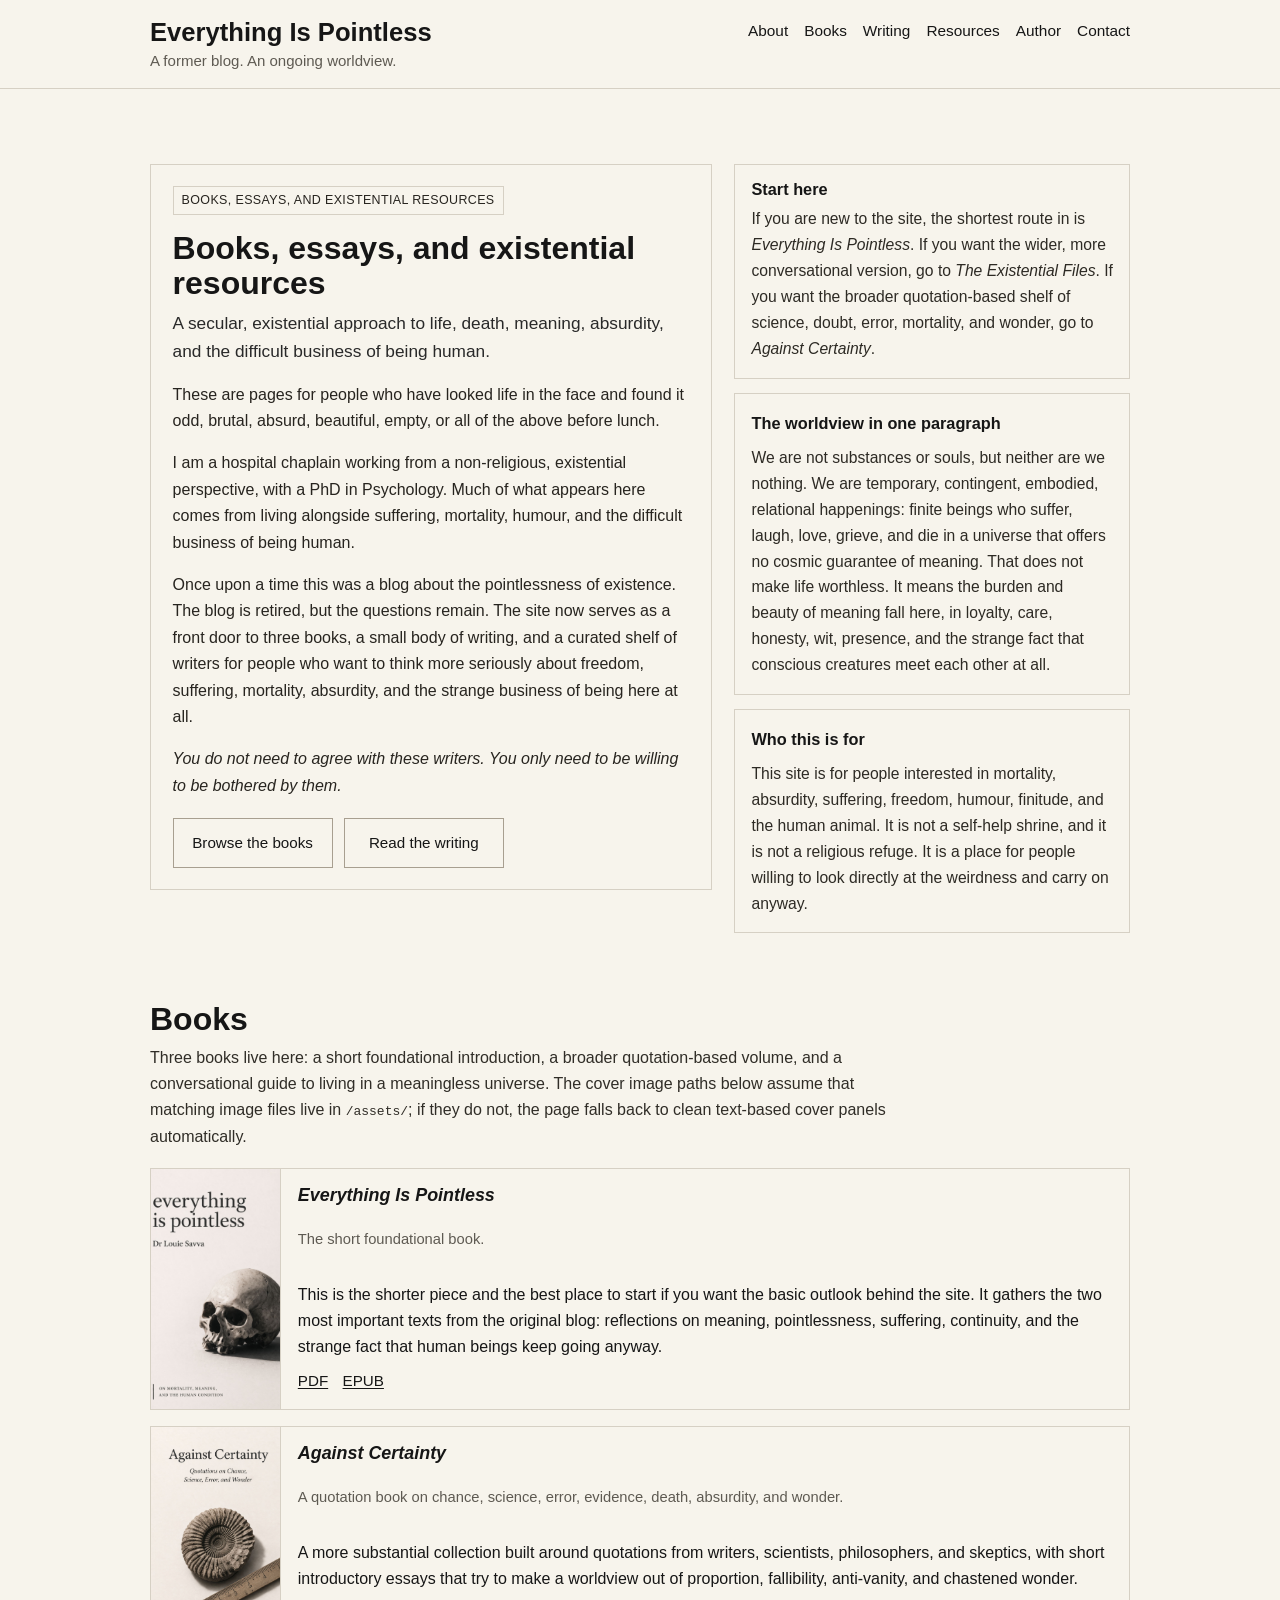
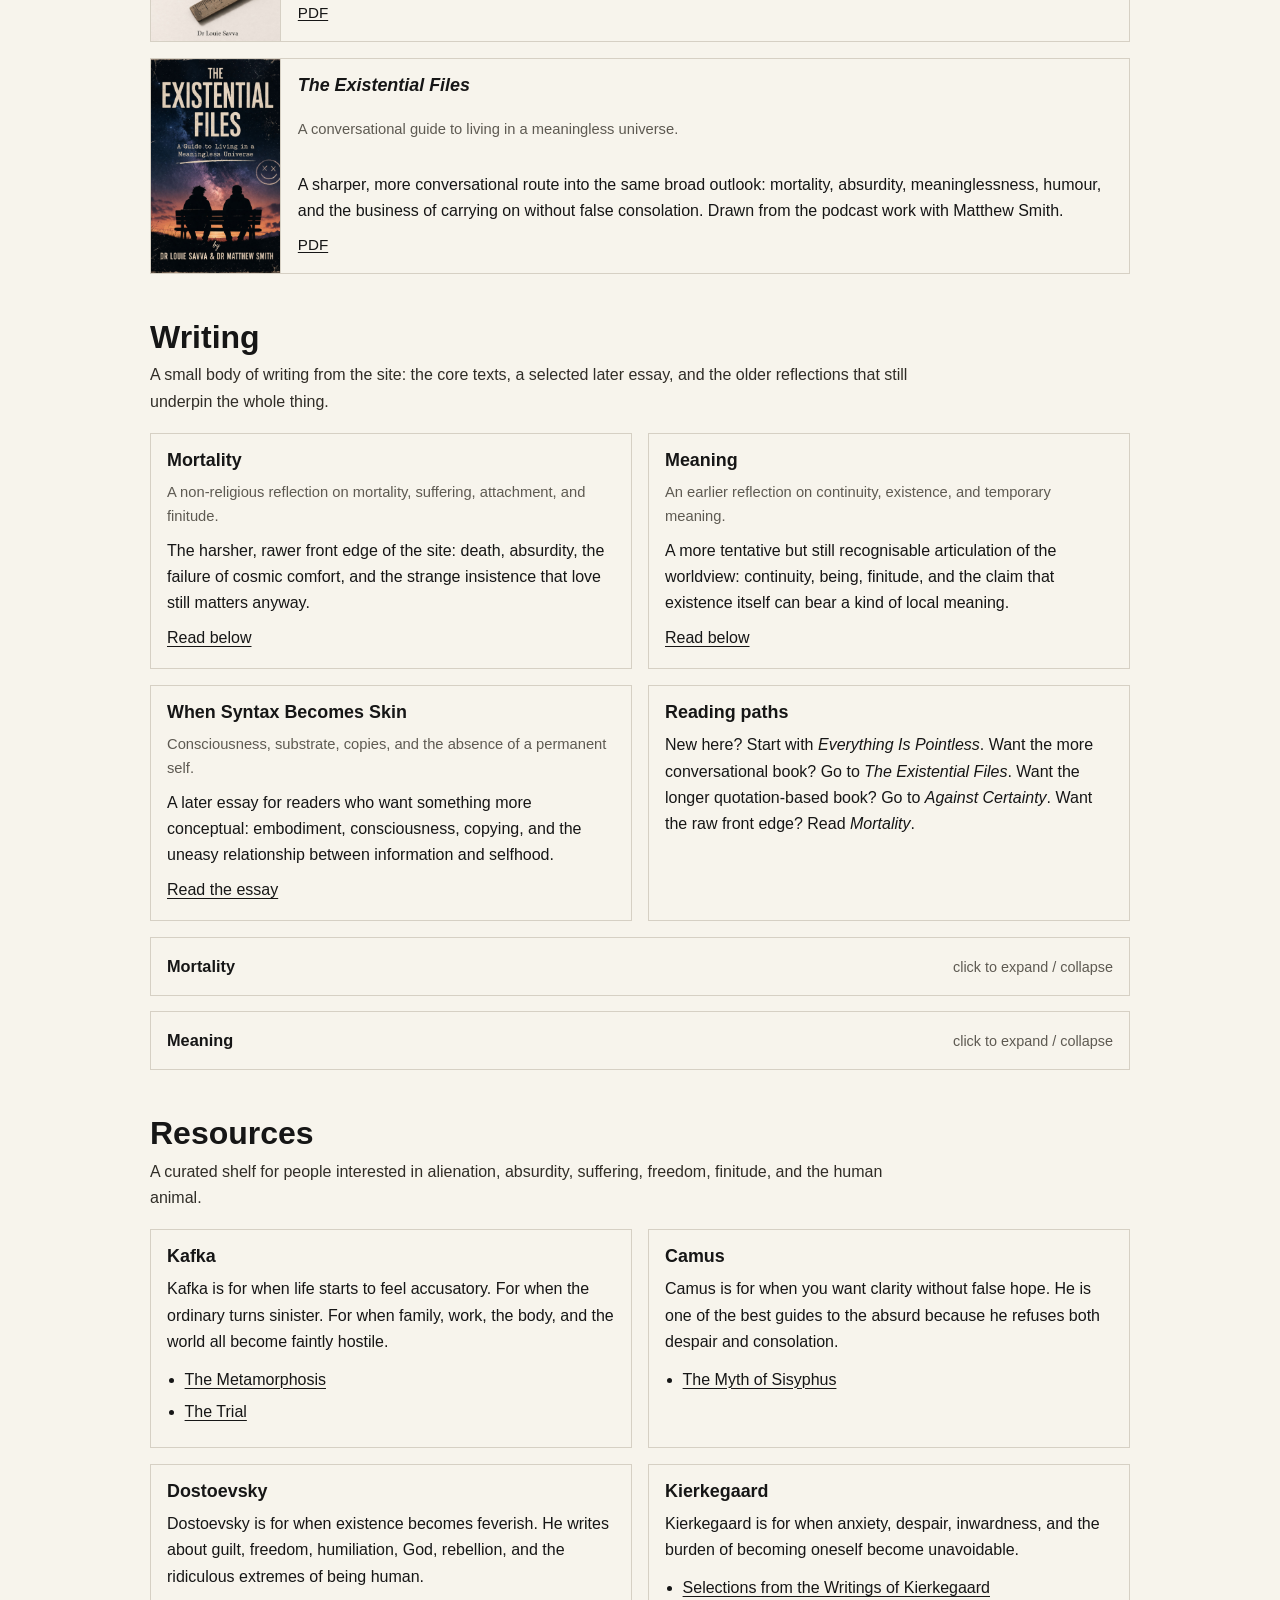
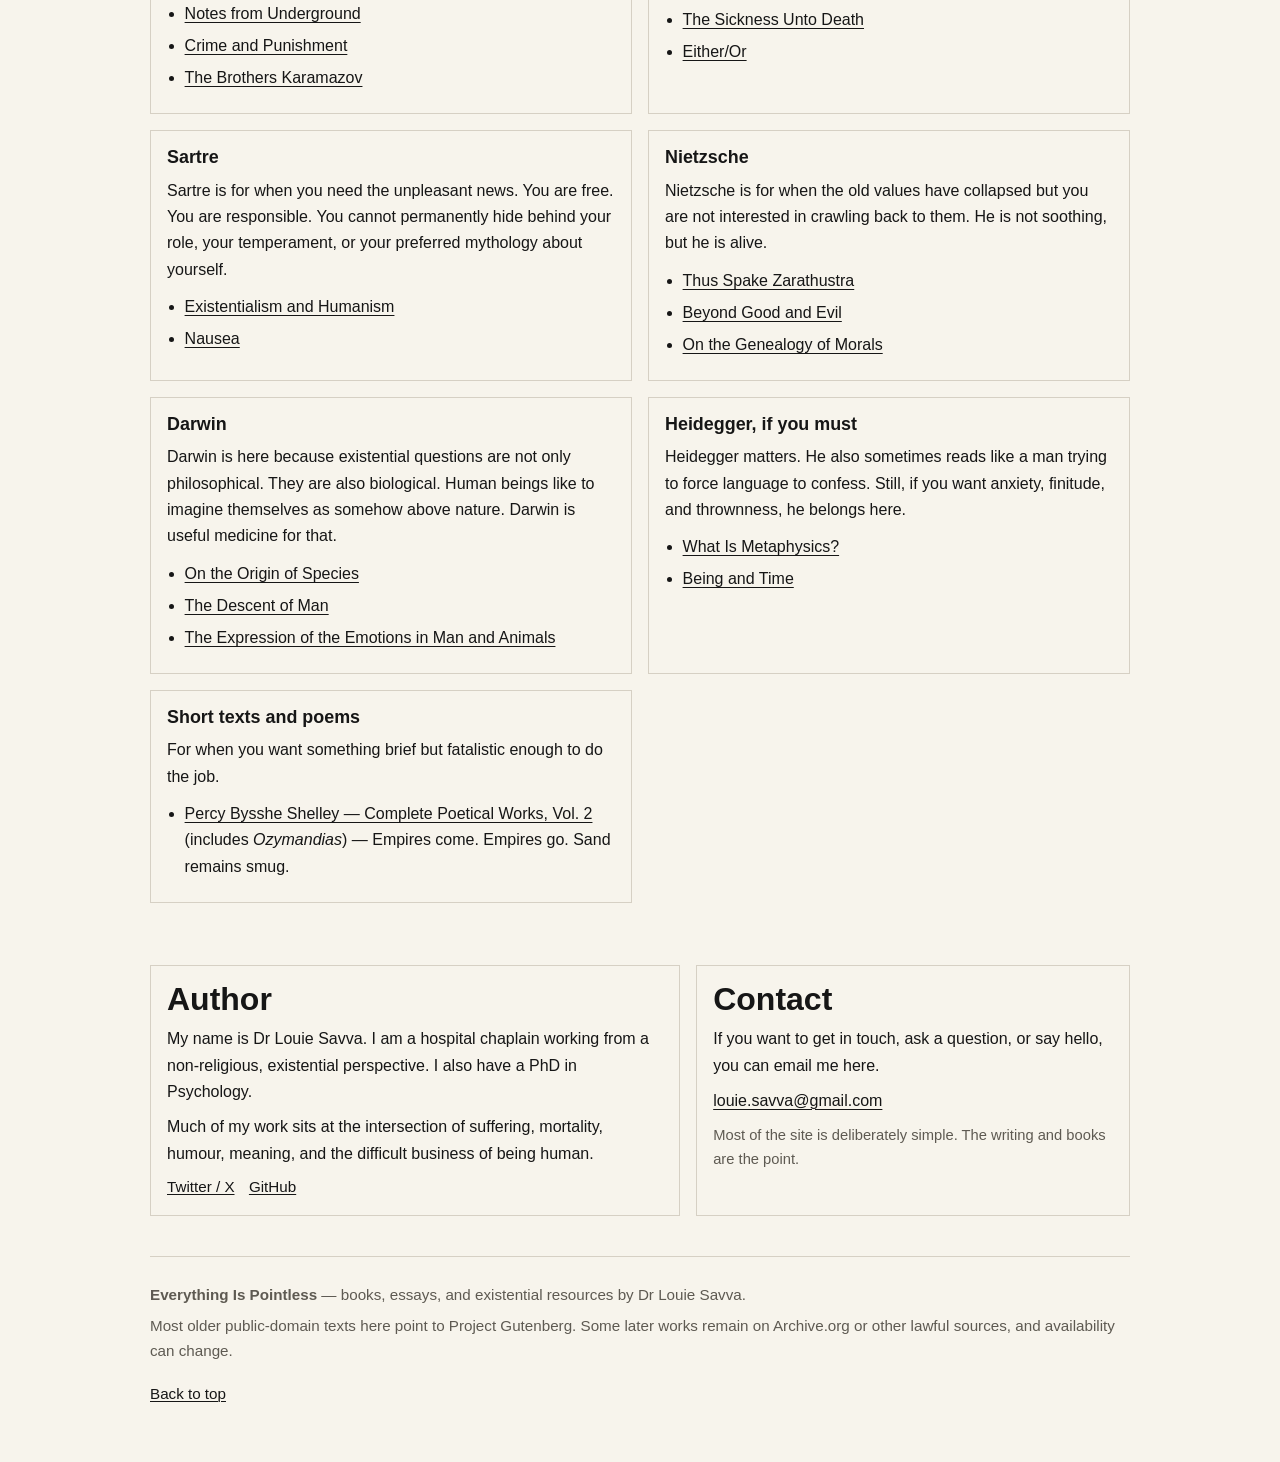
==== commit 7817cbb3: "Update index.html" ====
--- a/index.html
+++ b/index.html
@@ -46,7 +46,7 @@
       <section class="hero" id="about">
         <div class="hero-copy">
           <p class="eyebrow">Books, essays, and existential resources</p>
-          <h1>Everything Is Pointless</h1>
+          <h2 class="hero-title">Books, essays, and existential resources</h2>
           <p class="deck">A secular, existential approach to life, death, meaning, absurdity, and the difficult business of being human.</p>
           <p>
             These are pages for people who have looked life in the face and found it odd, brutal, absurd, beautiful, empty, or all of the above before lunch.
--- a/style.css
+++ b/style.css
@@ -1,15 +1,12 @@
 :root {
   --bg: #f7f4ec;
-  --paper: #fffdf8;
+  --paper: #fbf8f1;
   --ink: #161616;
   --muted: #5e5a52;
   --line: #d6d0c4;
   --line-strong: #a89f90;
   --accent: #202020;
-  --accent-soft: #efebe1;
-  --shadow: 0 10px 30px rgba(0, 0, 0, 0.05);
-  --radius: 16px;
-  --maxw: 1080px;
+  --maxw: 980px;
 }
 
 * {
@@ -22,7 +19,7 @@
 
 body {
   margin: 0;
-  background: linear-gradient(to bottom, #fbf8f1 0%, #f4f0e6 100%);
+  background: var(--bg);
   color: var(--ink);
   font-family: Arial, Helvetica, sans-serif;
   line-height: 1.65;
@@ -30,44 +27,41 @@
 
 a {
   color: var(--ink);
-  text-underline-offset: 0.18em;
+  text-underline-offset: 0.16em;
   text-decoration-thickness: 0.08em;
 }
 
 a:hover {
-  opacity: 0.82;
+  opacity: 0.84;
 }
 
 .wrap {
   width: min(calc(100% - 2rem), var(--maxw));
   margin: 0 auto;
-  padding: 1rem 0 4rem;
+  padding: 1.25rem 0 3.5rem;
 }
 
 .site-header {
-  position: sticky;
-  top: 0;
-  z-index: 50;
-  margin: 0 0 1rem;
-  backdrop-filter: blur(12px);
-  background: rgba(247, 244, 236, 0.82);
-  border-bottom: 1px solid rgba(166, 155, 136, 0.25);
+  position: static;
+  margin: 0;
+  background: transparent;
+  border-bottom: 1px solid var(--line);
 }
 
 .site-header-inner {
   width: min(calc(100% - 2rem), var(--maxw));
   margin: 0 auto;
   display: flex;
-  align-items: center;
+  align-items: flex-start;
   justify-content: space-between;
-  gap: 1rem;
-  padding: 0.9rem 0;
+  gap: 1.25rem;
+  padding: 1rem 0 0.9rem;
 }
 
 .brand {
   display: flex;
   flex-direction: column;
-  gap: 0.05rem;
+  gap: 0.2rem;
   min-width: 0;
 }
 
@@ -78,23 +72,25 @@
 
 .site-title {
   margin: 0;
-  font-size: clamp(1.3rem, 2vw, 1.7rem);
+  padding: 0.1rem 0 0;
+  font-size: clamp(1.35rem, 2vw, 1.75rem);
   line-height: 1.1;
-  letter-spacing: 0.01em;
+  letter-spacing: 0;
 }
 
 .subtitle {
   margin: 0;
   color: var(--muted);
-  font-size: 0.92rem;
+  font-size: 0.94rem;
 }
 
 nav {
   display: flex;
   flex-wrap: wrap;
-  gap: 0.9rem 1rem;
+  gap: 0.7rem 1rem;
   justify-content: flex-end;
   font-size: 0.96rem;
+  padding-top: 0.15rem;
 }
 
 nav a {
@@ -111,41 +107,52 @@
 .hero {
   display: grid;
   grid-template-columns: 1.35fr 0.95fr;
-  gap: 2rem;
-  padding: 2.2rem 0 2rem;
+  gap: 1.4rem;
+  padding: 1.6rem 0 1.4rem;
   align-items: start;
 }
 
+.hero-copy,
+.info-card,
+.book-card,
+.writing-card,
+.resource-card,
+.contact-card,
+.author-card,
+.summary-card,
+details.essay {
+  background: transparent;
+  border: 1px solid var(--line);
+  border-radius: 0;
+  box-shadow: none;
+}
+
 .hero-copy {
-  background: rgba(255, 255, 255, 0.55);
-  border: 1px solid rgba(166, 155, 136, 0.25);
-  border-radius: calc(var(--radius) + 4px);
-  box-shadow: var(--shadow);
-  padding: 2rem;
+  padding: 1.35rem;
 }
 
 .eyebrow {
   display: inline-block;
   margin: 0 0 0.85rem;
-  padding: 0.35rem 0.6rem;
+  padding: 0.2rem 0.5rem;
   border: 1px solid var(--line);
-  border-radius: 999px;
-  font-size: 0.8rem;
+  font-size: 0.78rem;
   letter-spacing: 0.03em;
   text-transform: uppercase;
-  background: rgba(255, 255, 255, 0.6);
   color: var(--muted);
+  background: transparent;
 }
 
 .hero h1 {
-  margin: 0 0 0.75rem;
-  font-size: clamp(2.2rem, 6vw, 4rem);
+  margin: 0 0 0.8rem;
+  padding-right: 0.2rem;
+  font-size: clamp(2.2rem, 6vw, 3.8rem);
   line-height: 1.02;
-  letter-spacing: -0.03em;
+  letter-spacing: -0.02em;
 }
 
 .hero .deck {
-  font-size: 1.1rem;
+  font-size: 1.08rem;
   color: #292929;
   margin: 0 0 1rem;
   max-width: 36rem;
@@ -159,8 +166,8 @@
 .hero-actions {
   display: flex;
   flex-wrap: wrap;
-  gap: 0.8rem;
-  margin-top: 1.25rem;
+  gap: 0.7rem;
+  margin-top: 1.15rem;
 }
 
 .button,
@@ -168,48 +175,35 @@
   display: inline-flex;
   align-items: center;
   justify-content: center;
-  padding: 0.8rem 1rem;
-  border-radius: 999px;
+  padding: 0.72rem 0.95rem;
+  border: 1px solid var(--line-strong);
+  border-radius: 0;
   text-decoration: none;
   font-size: 0.95rem;
-  min-width: 11rem;
-  transition: transform 0.15s ease, opacity 0.15s ease, background 0.15s ease;
-}
-
-.button {
-  background: var(--accent);
-  color: #fff;
-  border: 1px solid var(--accent);
+  min-width: 10rem;
+  background: transparent;
+  color: var(--ink);
 }
 
 .button:hover,
 .button-ghost:hover {
-  transform: translateY(-1px);
-}
-
-.button-ghost {
-  border: 1px solid var(--line-strong);
-  background: rgba(255, 255, 255, 0.6);
-  color: var(--ink);
+  background: #f1ece2;
+  opacity: 1;
 }
 
 .hero-side {
   display: grid;
-  gap: 1rem;
+  gap: 0.9rem;
 }
 
 .info-card {
-  background: rgba(255, 255, 255, 0.62);
-  border: 1px solid rgba(166, 155, 136, 0.3);
-  border-radius: var(--radius);
-  box-shadow: var(--shadow);
-  padding: 1.25rem 1.2rem;
+  padding: 1rem;
 }
 
 .info-card h2,
 .info-card h3 {
   margin: 0 0 0.5rem;
-  font-size: 1.05rem;
+  font-size: 1.02rem;
 }
 
 .info-card p,
@@ -230,59 +224,48 @@
 }
 
 section {
-  margin-top: 2rem;
-  padding: 1.4rem 0 0;
+  margin-top: 1.8rem;
+  padding: 1.1rem 0 0;
 }
 
 section h2 {
   margin: 0 0 0.45rem;
-  font-size: clamp(1.6rem, 3vw, 2.2rem);
+  font-size: clamp(1.55rem, 3vw, 2rem);
   line-height: 1.1;
-  letter-spacing: -0.02em;
+  letter-spacing: 0;
 }
 
 .section-intro {
-  margin: 0 0 1.35rem;
+  margin: 0 0 1.1rem;
   max-width: 48rem;
   color: #302d27;
 }
 
 .books-grid,
 .writing-grid,
-.resource-grid,
-.mini-grid {
+.resource-grid {
   display: grid;
-  gap: 1.25rem;
+  gap: 1rem;
 }
 
 .books-grid {
-  grid-template-columns: repeat(3, minmax(0, 1fr));
-}
-
-.book-card,
-.writing-card,
-.resource-card,
-.contact-card,
-.author-card,
-.summary-card {
-  background: var(--paper);
-  border: 1px solid rgba(166, 155, 136, 0.35);
-  border-radius: var(--radius);
-  box-shadow: var(--shadow);
+  grid-template-columns: 1fr;
 }
 
 .book-card {
+  display: grid;
+  grid-template-columns: 130px 1fr;
+  align-items: start;
   overflow: hidden;
-  display: flex;
-  flex-direction: column;
-  min-height: 100%;
 }
 
 .book-cover {
   position: relative;
+  width: 130px;
+  min-height: 100%;
   aspect-ratio: 3 / 4.35;
-  background: linear-gradient(180deg, #ece6d7 0%, #ddd2bc 100%);
-  border-bottom: 1px solid rgba(166, 155, 136, 0.3);
+  background: #e7decd;
+  border-right: 1px solid var(--line);
   overflow: hidden;
 }
 
@@ -299,42 +282,43 @@
   display: flex;
   flex-direction: column;
   justify-content: space-between;
-  padding: 1.15rem;
-  background:
-    radial-gradient(circle at 20% 10%, rgba(255, 255, 255, 0.85), transparent 35%),
-    linear-gradient(180deg, #f5efe0 0%, #e0d5bf 100%);
+  padding: 1rem 0.85rem 0.9rem;
+  background: linear-gradient(180deg, #f3eddc 0%, #ded1b7 100%);
   color: #151515;
 }
 
 .book-cover-fallback small {
   display: block;
   text-transform: uppercase;
-  letter-spacing: 0.08em;
-  font-size: 0.73rem;
+  letter-spacing: 0.06em;
+  font-size: 0.64rem;
   color: #514b3f;
+  line-height: 1.35;
 }
 
 .book-cover-fallback strong {
   display: block;
-  font-size: clamp(1.3rem, 2.5vw, 1.95rem);
-  line-height: 1.02;
-  letter-spacing: -0.03em;
-  max-width: 10ch;
+  margin: 0.45rem 0 0.35rem;
+  font-size: 1.15rem;
+  line-height: 1.05;
+  letter-spacing: -0.02em;
+  max-width: 9ch;
+  padding-right: 0.2rem;
 }
 
 .book-cover-fallback em {
   display: block;
-  font-size: 0.84rem;
+  font-size: 0.75rem;
   font-style: normal;
   color: #5e5647;
-  max-width: 17ch;
+  max-width: 14ch;
+  line-height: 1.35;
 }
 
 .book-copy {
-  padding: 1.15rem 1.1rem 1.2rem;
+  padding: 1rem 1rem 1rem 1.05rem;
   display: flex;
   flex-direction: column;
-  flex: 1;
 }
 
 .book-copy h3,
@@ -344,7 +328,7 @@
 .contact-card h3,
 .summary-card h3 {
   margin: 0 0 0.35rem;
-  font-size: 1.15rem;
+  font-size: 1.12rem;
   line-height: 1.2;
 }
 
@@ -362,9 +346,9 @@
 .inline-links {
   display: flex;
   flex-wrap: wrap;
-  gap: 0.6rem 0.95rem;
+  gap: 0.55rem 0.9rem;
   margin-top: auto;
-  padding-top: 0.5rem;
+  padding-top: 0.45rem;
 }
 
 .book-links a,
@@ -373,8 +357,7 @@
 }
 
 .writing-grid,
-.resource-grid,
-.mini-grid {
+.resource-grid {
   grid-template-columns: repeat(2, minmax(0, 1fr));
 }
 
@@ -383,7 +366,7 @@
 .summary-card,
 .author-card,
 .contact-card {
-  padding: 1.2rem;
+  padding: 1rem;
 }
 
 .writing-card p,
@@ -396,31 +379,27 @@
 
 .essay-stack {
   display: grid;
-  gap: 1rem;
+  gap: 0.9rem;
   margin-top: 1rem;
 }
 
 details.essay {
-  background: var(--paper);
-  border: 1px solid rgba(166, 155, 136, 0.35);
-  border-radius: var(--radius);
-  box-shadow: var(--shadow);
   overflow: hidden;
 }
 
 details.essay[open] {
-  background: #fffdf9;
+  background: transparent;
 }
 
 details.essay summary {
   cursor: pointer;
   list-style: none;
-  padding: 1rem 1.2rem;
+  padding: 0.95rem 1rem;
   display: flex;
   align-items: baseline;
   justify-content: space-between;
   gap: 1rem;
-  font-size: 1.05rem;
+  font-size: 1.02rem;
   font-weight: 700;
 }
 
@@ -435,8 +414,8 @@
 }
 
 .essay-body {
-  padding: 0 1.2rem 1.2rem;
-  border-top: 1px solid rgba(166, 155, 136, 0.28);
+  padding: 0 1rem 1rem;
+  border-top: 1px solid var(--line);
 }
 
 .essay-body p {
@@ -456,13 +435,13 @@
 .split-end {
   display: grid;
   grid-template-columns: 1.1fr 0.9fr;
-  gap: 1.25rem;
+  gap: 1rem;
   margin-top: 1rem;
 }
 
 footer {
-  margin-top: 3rem;
-  padding-top: 1.5rem;
+  margin-top: 2.5rem;
+  padding-top: 1.2rem;
   border-top: 1px solid var(--line);
   color: var(--muted);
   font-size: 0.95rem;
@@ -474,26 +453,20 @@
 
 .back-top {
   display: inline-block;
-  margin-top: 0.85rem;
+  margin-top: 0.8rem;
 }
 
 @media (max-width: 980px) {
   .hero,
   .split-end,
-  .books-grid,
   .writing-grid,
-  .resource-grid,
-  .mini-grid {
+  .resource-grid {
     grid-template-columns: 1fr;
   }
 
-  .site-header {
-    position: static;
-  }
-
   .site-header-inner {
+    flex-direction: column;
     align-items: flex-start;
-    flex-direction: column;
   }
 
   nav {
@@ -513,11 +486,10 @@
   .author-card,
   .contact-card,
   .summary-card,
-  .book-copy,
   .essay-body,
   details.essay summary {
-    padding-left: 1rem;
-    padding-right: 1rem;
+    padding-left: 0.9rem;
+    padding-right: 0.9rem;
   }
 
   .hero h1 {
@@ -529,4 +501,34 @@
     width: 100%;
     min-width: 0;
   }
-}
+
+  .book-card {
+    grid-template-columns: 92px 1fr;
+  }
+
+  .book-cover {
+    width: 92px;
+  }
+
+  .book-copy {
+    padding: 0.9rem;
+  }
+
+  .book-cover-fallback {
+    padding: 0.7rem 0.55rem 0.65rem;
+  }
+
+  .book-cover-fallback strong {
+    font-size: 0.88rem;
+    max-width: 8ch;
+  }
+
+  .book-cover-fallback em {
+    font-size: 0.66rem;
+    max-width: 12ch;
+  }
+
+  .book-cover-fallback small {
+    font-size: 0.52rem;
+  }
+}
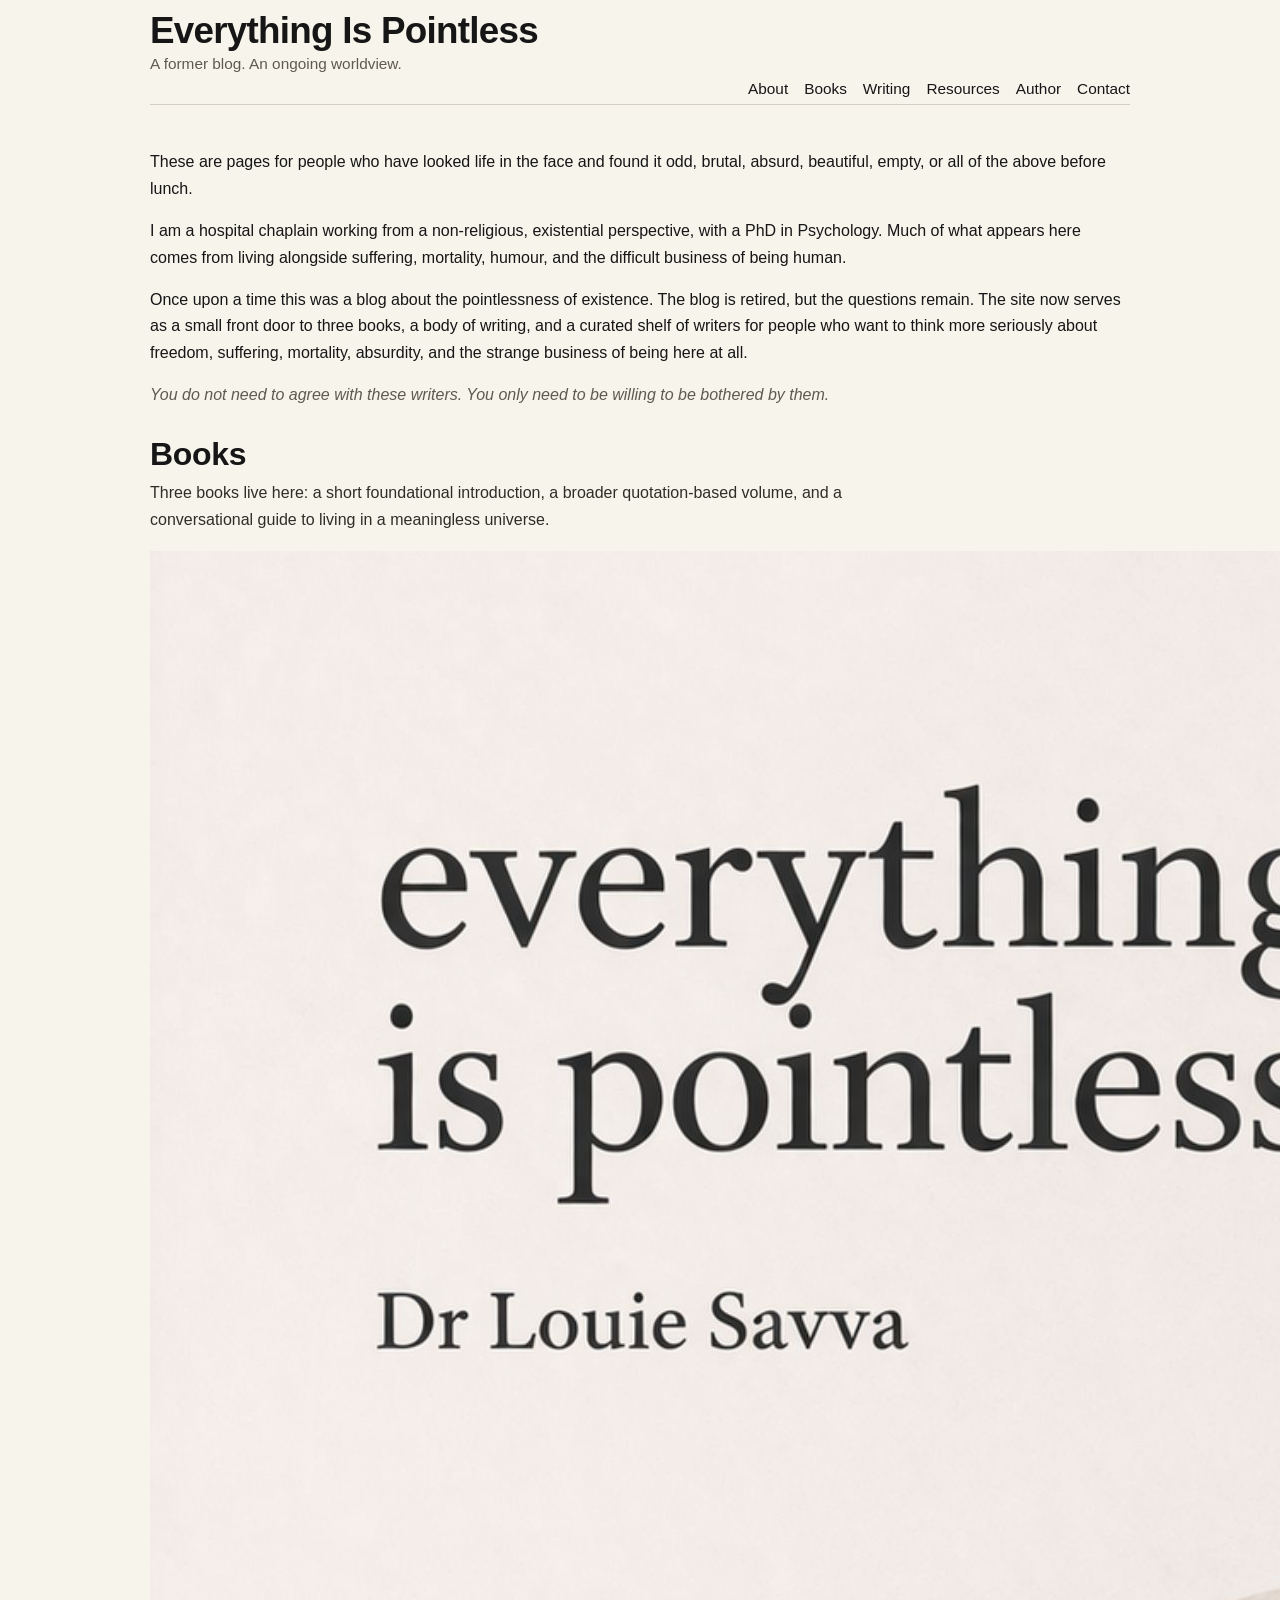
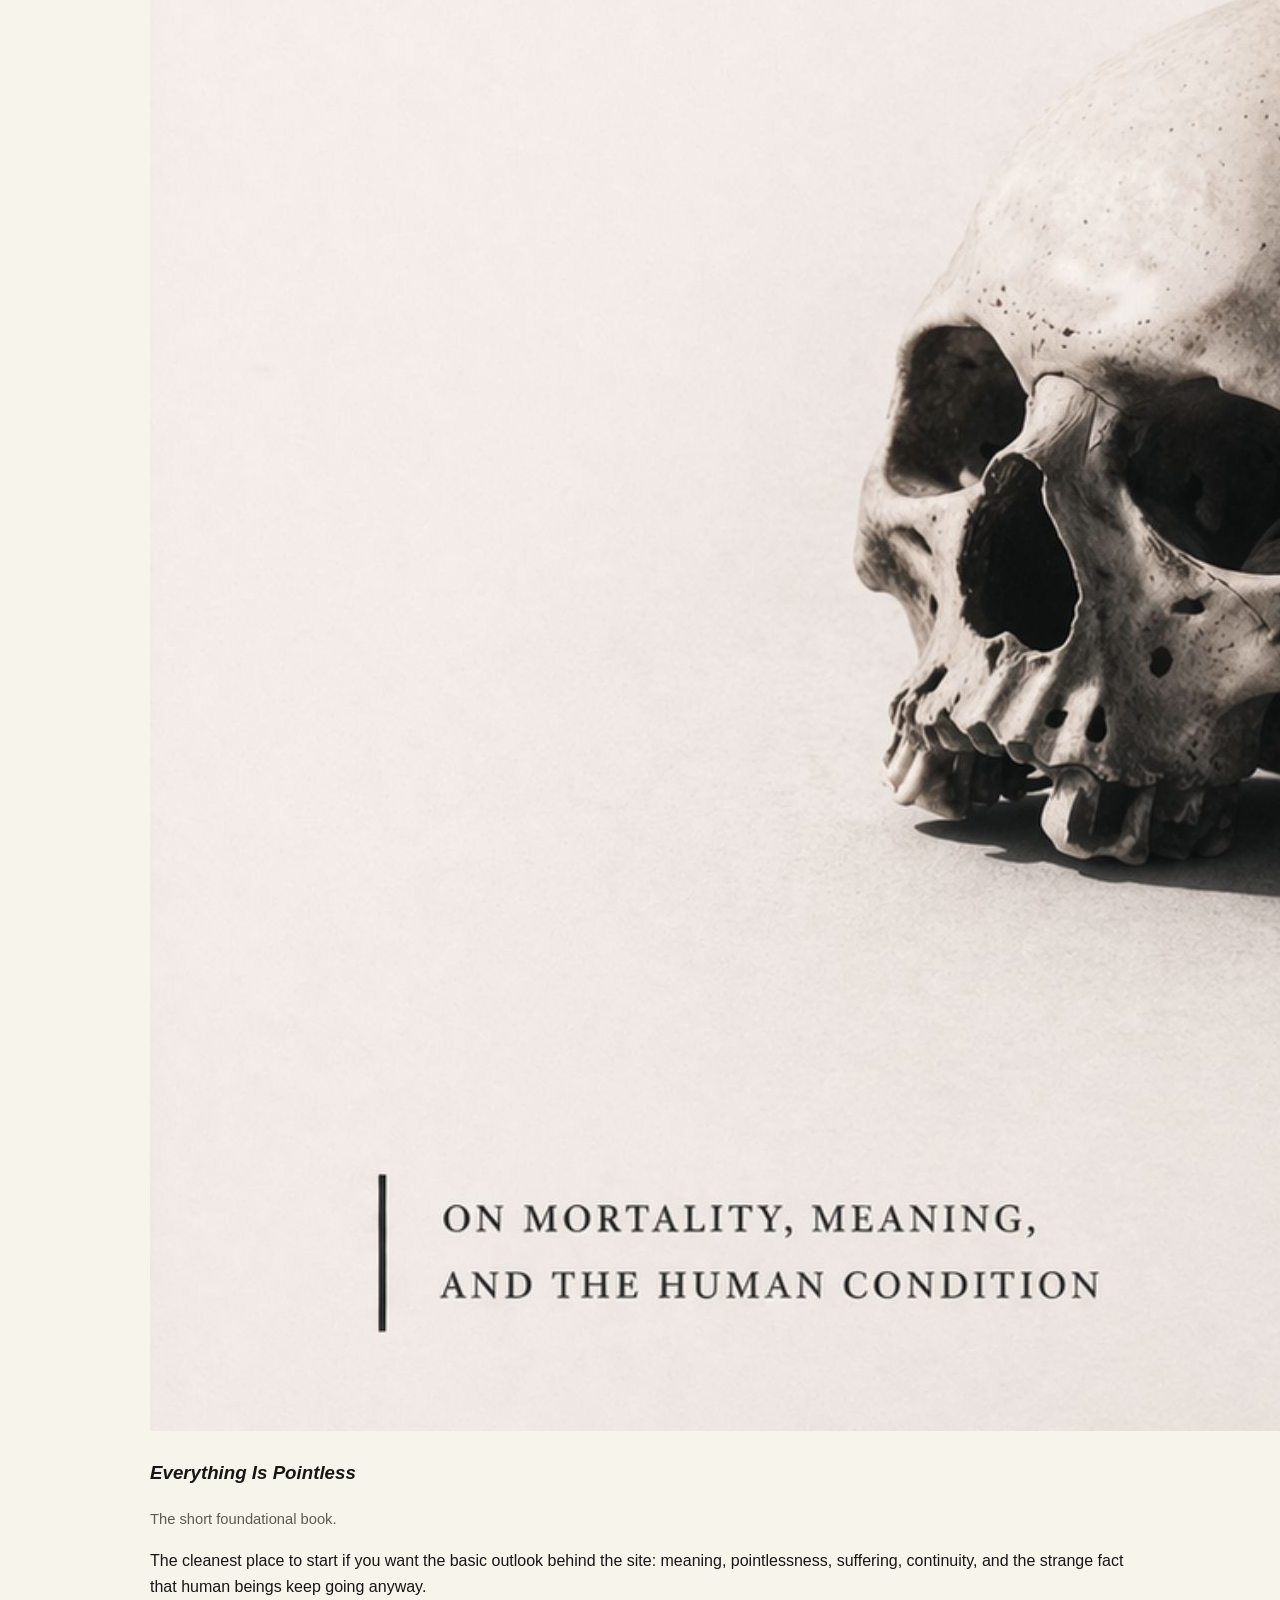
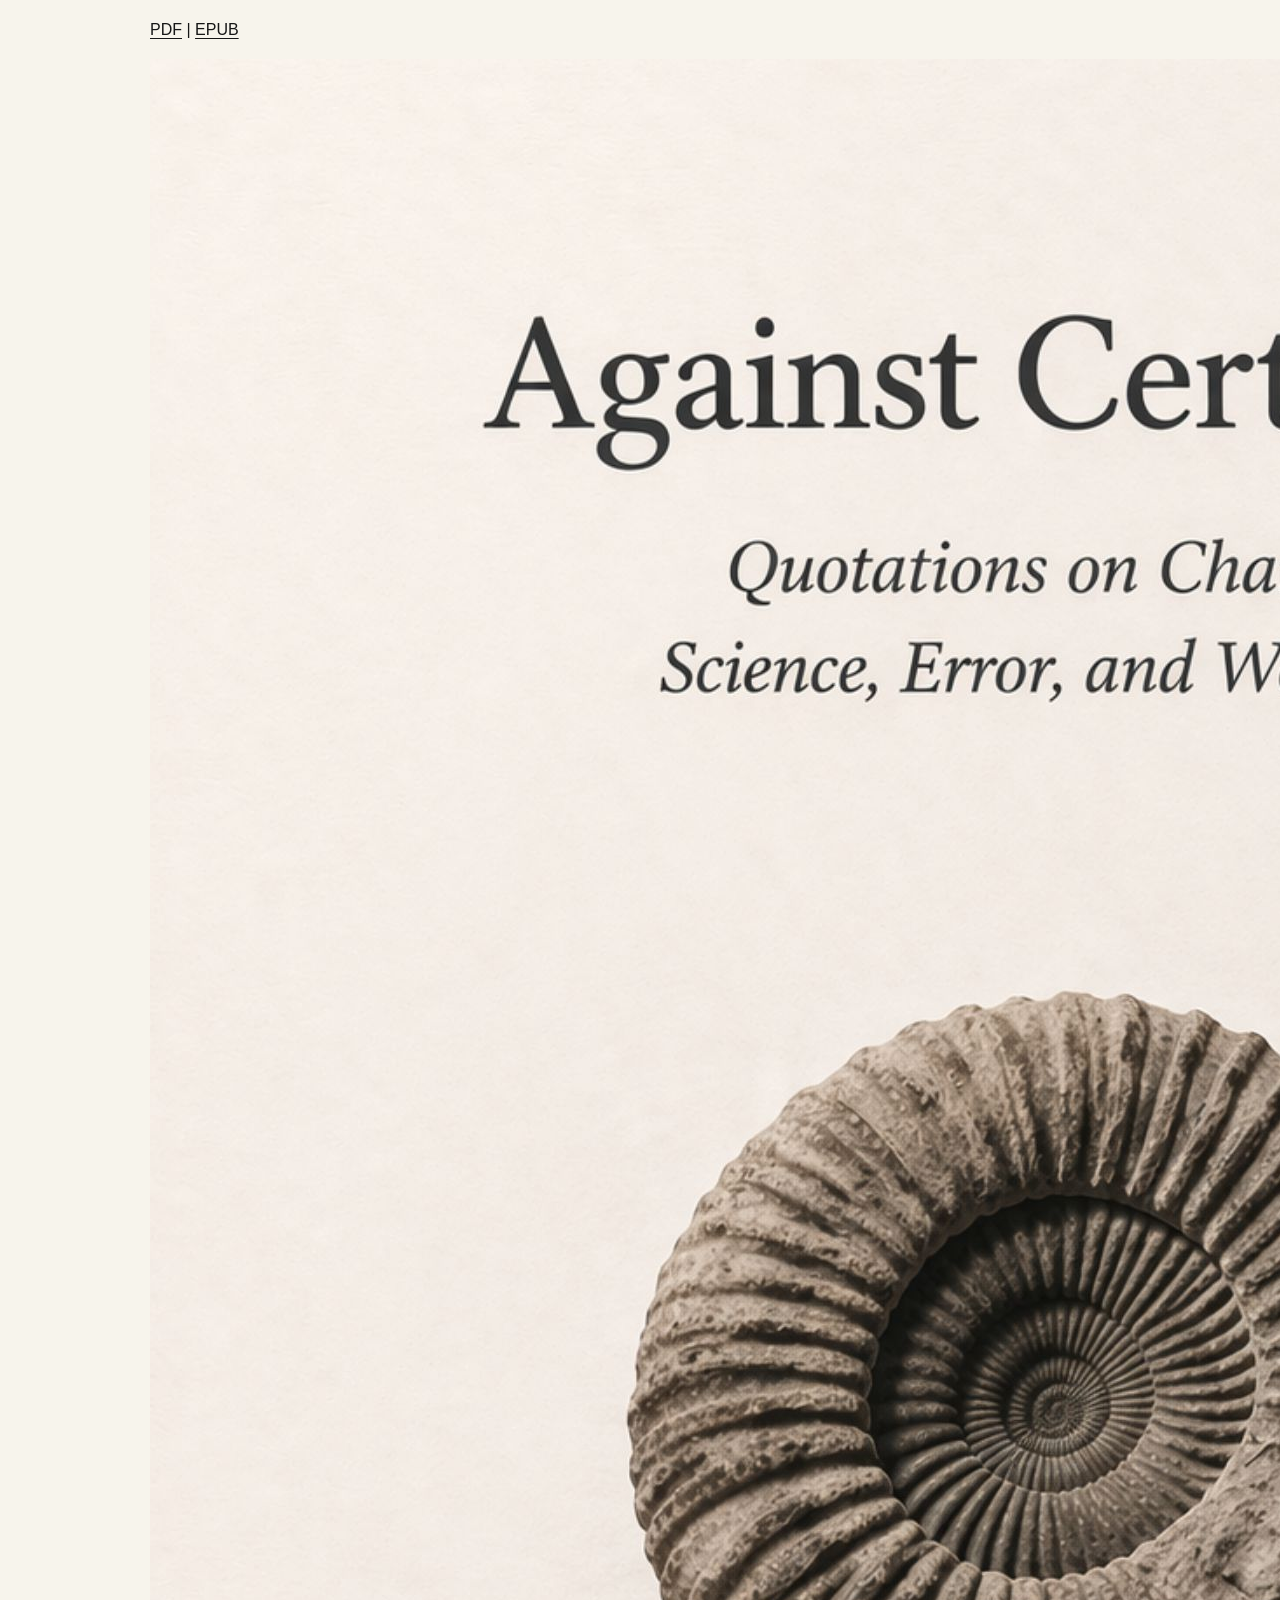
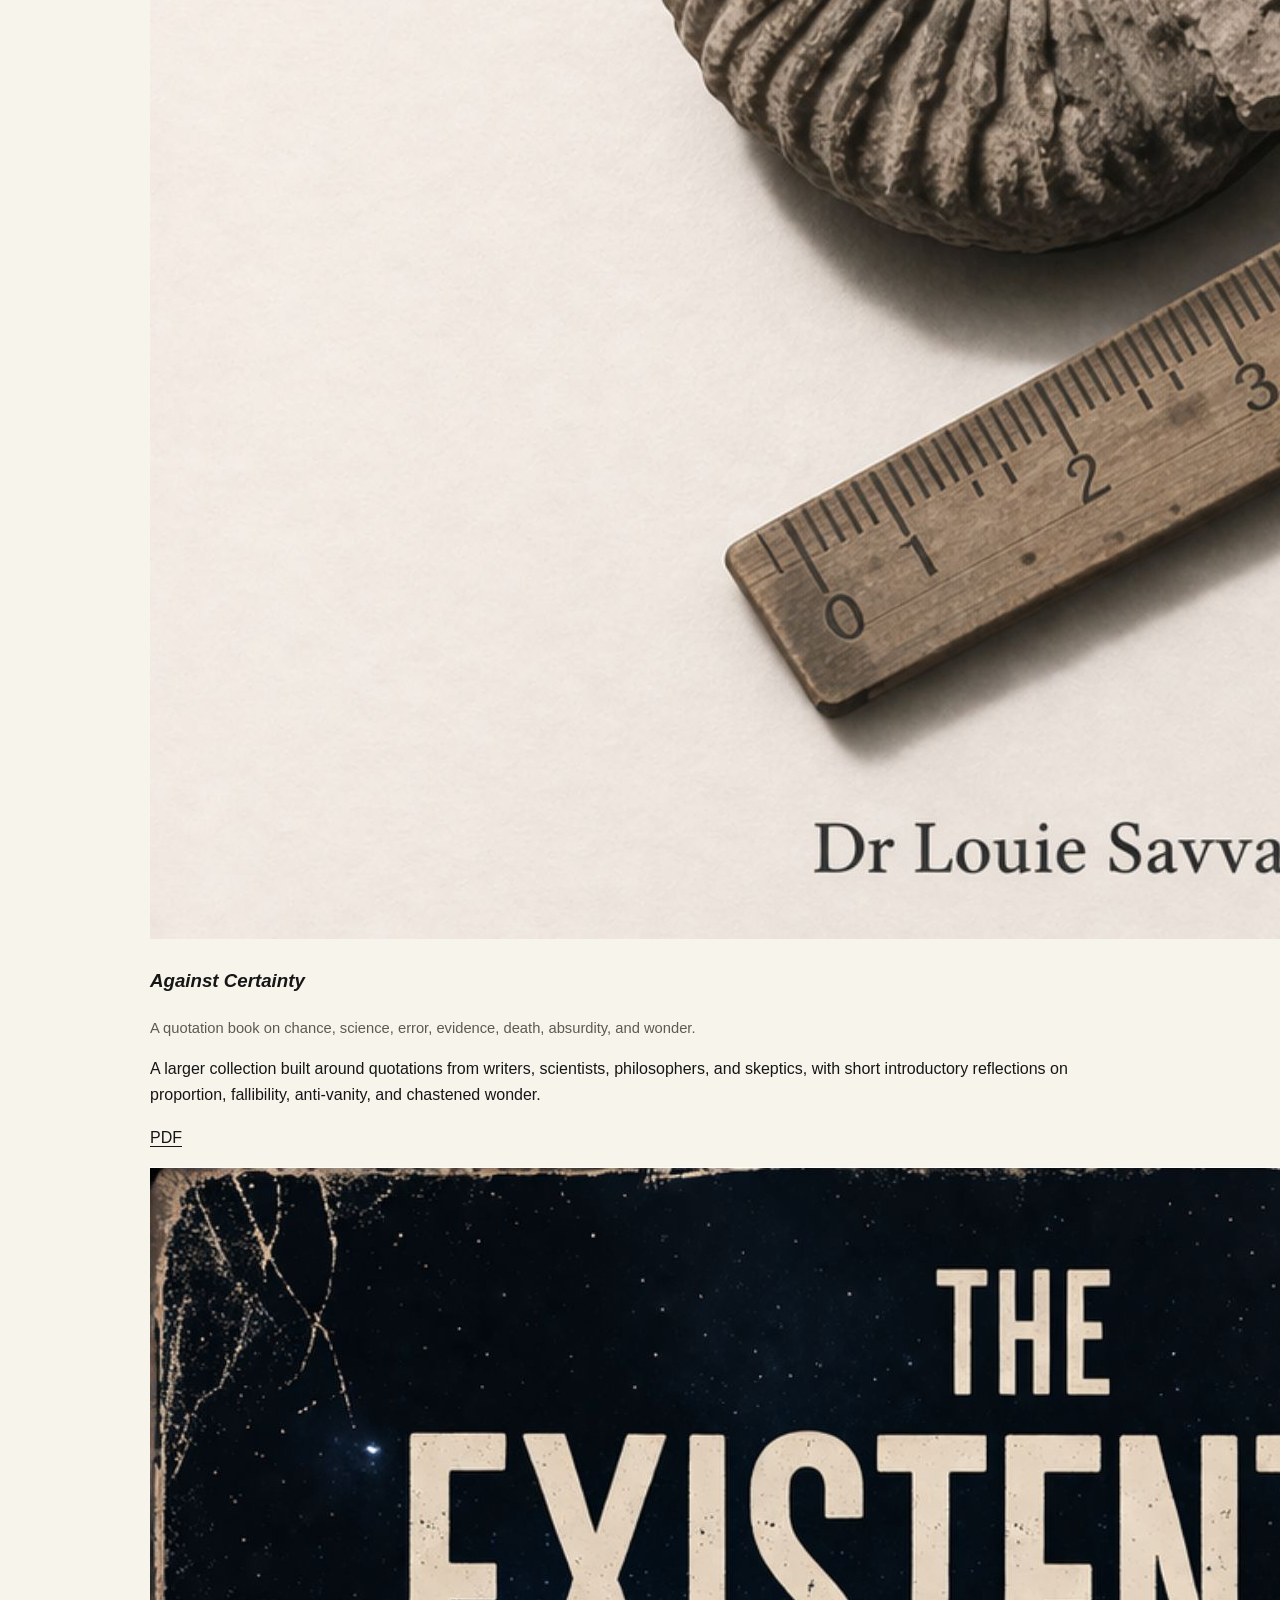
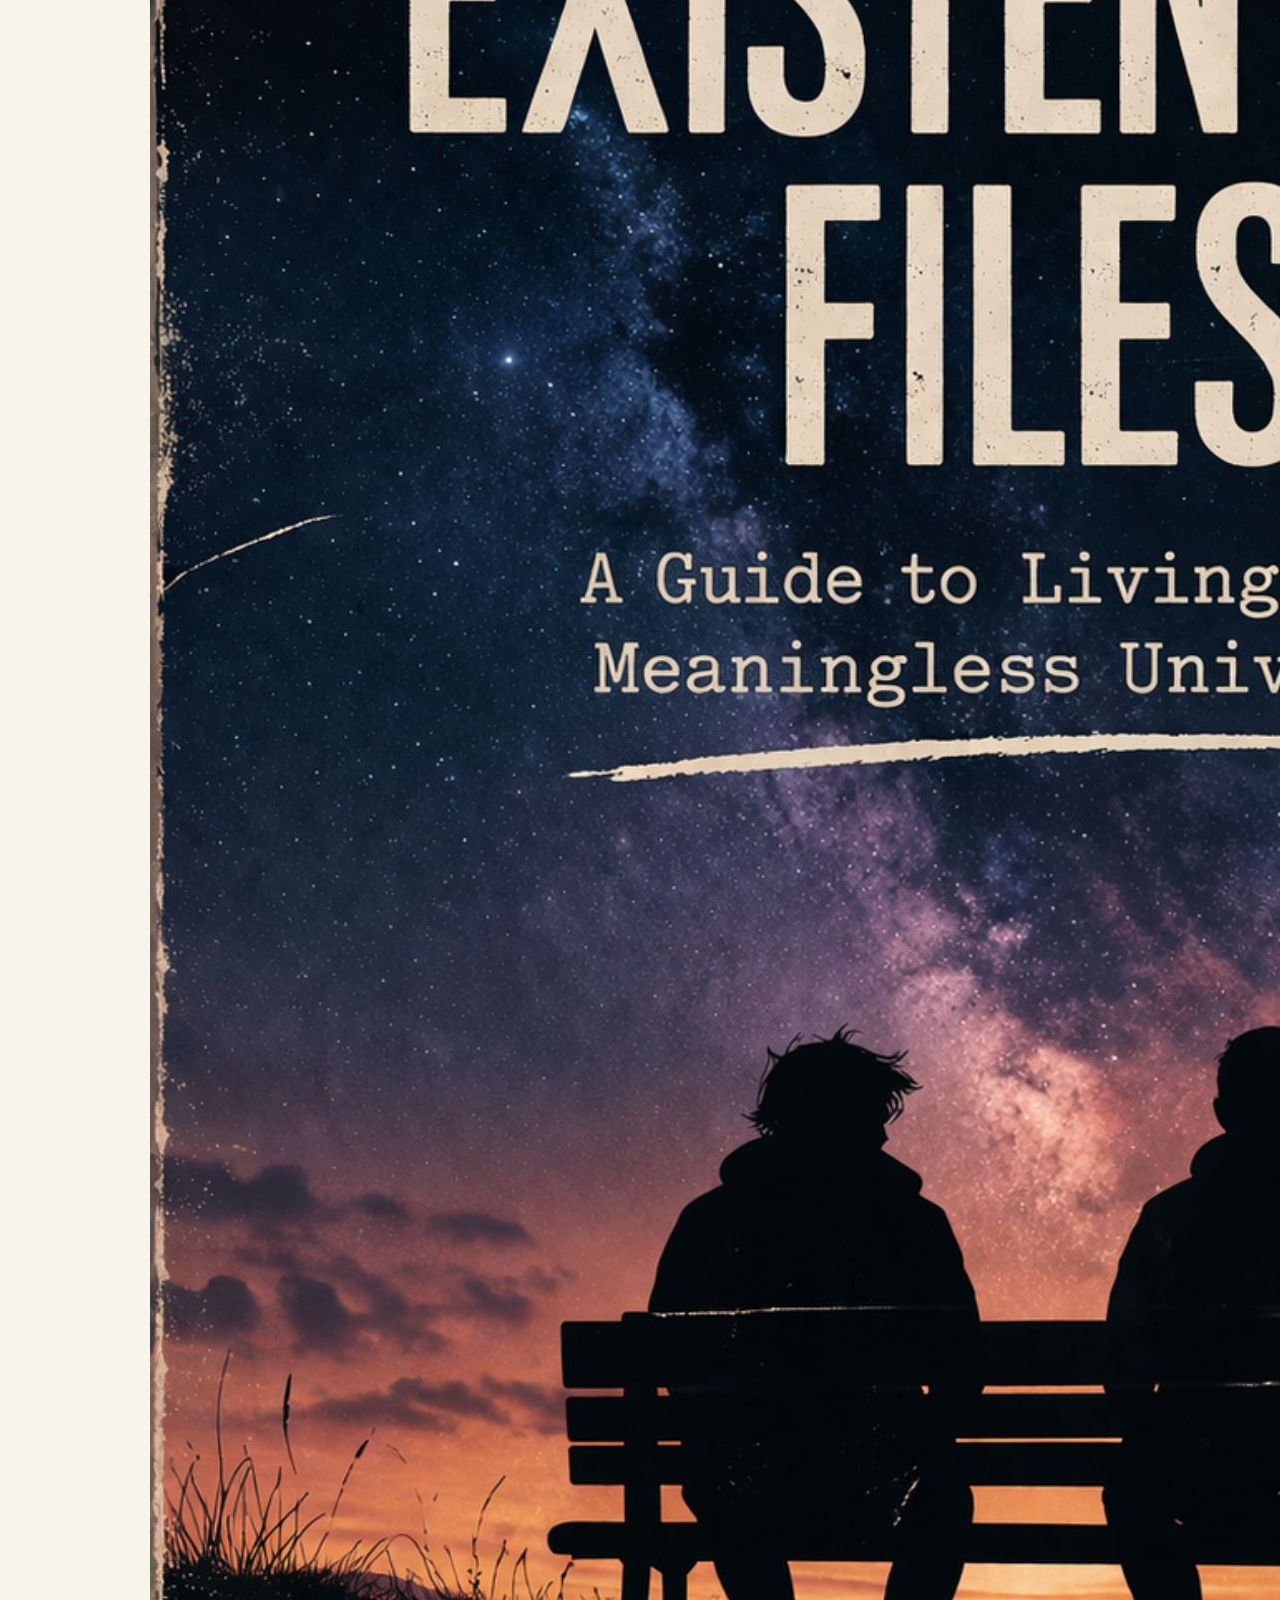
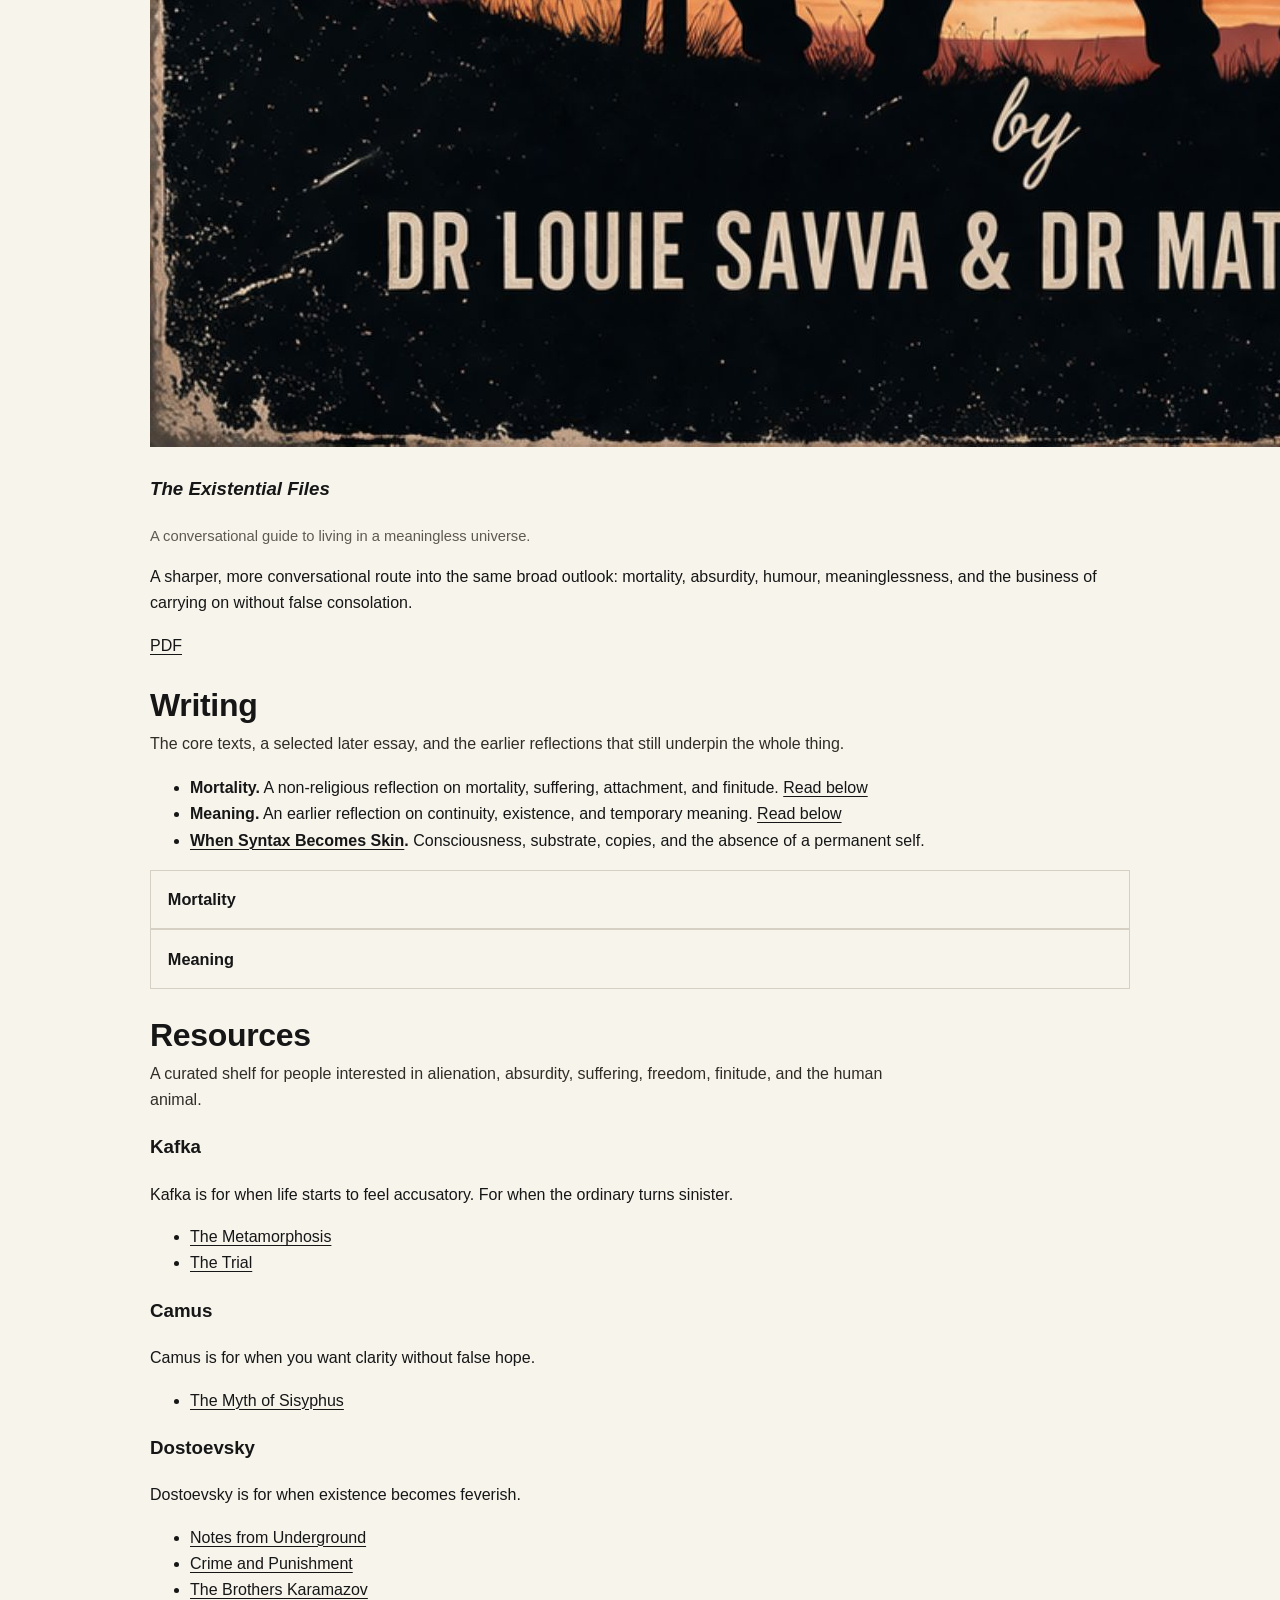
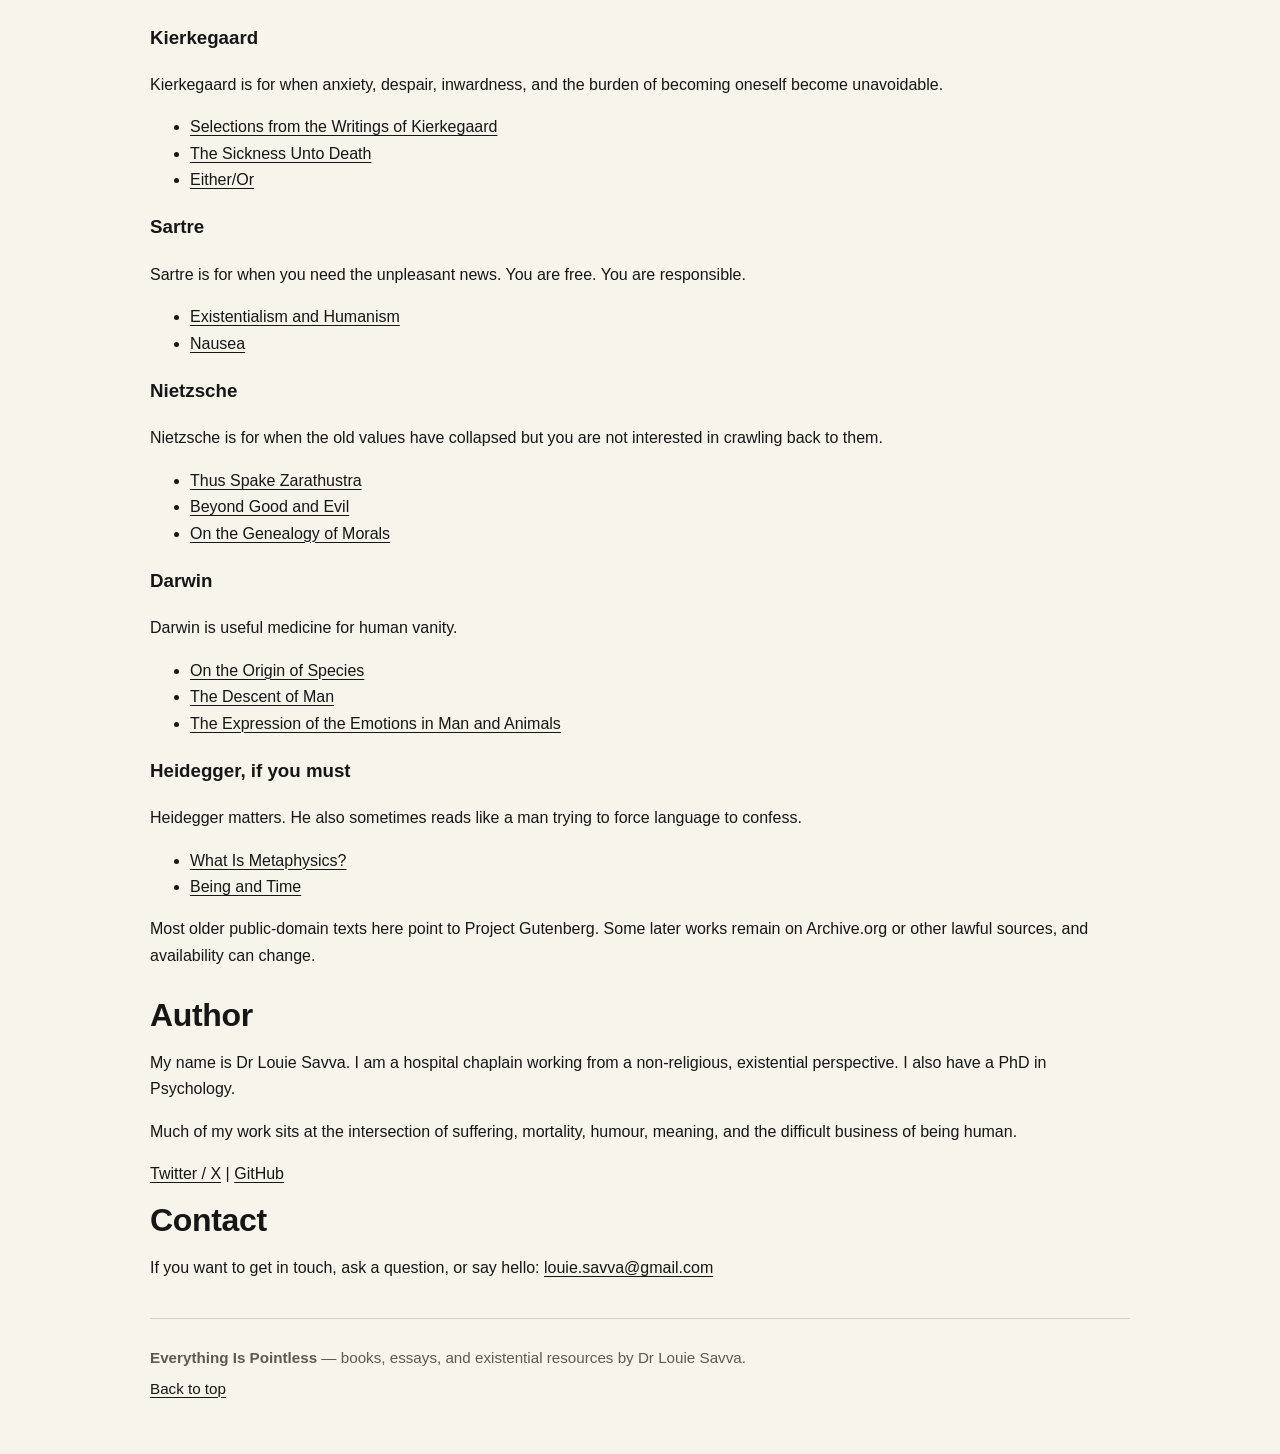
==== commit ca36790b: "Update index.html" ====
--- a/index.html
+++ b/index.html
@@ -6,7 +6,7 @@
   <title>Everything Is Pointless</title>
   <meta name="description" content="Books, essays, and existential resources by Dr Louie Savva. A secular, existential approach to life, death, meaning, absurdity, and the difficult business of being human." />
   <link rel="icon" type="image/png" sizes="32x32" href="/favicon.png" />
-<link rel="stylesheet" href="style.css" />
+  <link rel="stylesheet" href="style.css" />
   <meta property="og:type" content="website" />
   <meta property="og:site_name" content="Everything Is Pointless" />
   <meta property="og:title" content="Everything Is Pointless" />
@@ -14,22 +14,16 @@
   <meta property="og:url" content="https://everythingispointless.com/" />
   <meta property="og:image" content="https://everythingispointless.com/assets/og-image.jpg" />
   <meta property="og:image:alt" content="Everything Is Pointless by Dr Louie Savva" />
-
   <meta name="twitter:card" content="summary_large_image" />
   <meta name="twitter:title" content="Everything Is Pointless" />
   <meta name="twitter:description" content="Books, essays, and existential resources by Dr Louie Savva." />
   <meta name="twitter:image" content="https://everythingispointless.com/assets/og-image.jpg" />
-
 </head>
 <body>
-  <header class="site-header" id="top">
-    <div class="site-header-inner">
-      <div class="brand">
-        <a href="#top" aria-label="Back to top">
-          <h1 class="site-title">Everything Is Pointless</h1>
-        </a>
-        <p class="subtitle">A former blog. An ongoing worldview.</p>
-      </div>
+  <div class="wrap" id="top">
+    <header class="site-header">
+      <h1 class="site-title">Everything Is Pointless</h1>
+      <p class="subtitle">A former blog. An ongoing worldview.</p>
       <nav aria-label="Primary">
         <a href="#about">About</a>
         <a href="#books">Books</a>
@@ -38,213 +32,186 @@
         <a href="#author">Author</a>
         <a href="#contact">Contact</a>
       </nav>
-    </div>
-  </header>
-
-  <div class="wrap">
+    </header>
+
     <main>
-      <section class="hero" id="about">
-        <div class="hero-copy">
-          <p class="eyebrow">Books, essays, and existential resources</p>
-          <h2 class="hero-title">Books, essays, and existential resources</h2>
-          <p class="deck">A secular, existential approach to life, death, meaning, absurdity, and the difficult business of being human.</p>
-          <p>
-            These are pages for people who have looked life in the face and found it odd, brutal, absurd, beautiful, empty, or all of the above before lunch.
-          </p>
-          <p>
-            I am a hospital chaplain working from a non-religious, existential perspective, with a PhD in Psychology. Much of what appears here comes from living alongside suffering, mortality, humour, and the difficult business of being human.
-          </p>
-          <p>
-            Once upon a time this was a blog about the pointlessness of existence. The blog is retired, but the questions remain. The site now serves as a front door to three books, a small body of writing, and a curated shelf of writers for people who want to think more seriously about freedom, suffering, mortality, absurdity, and the strange business of being here at all.
-          </p>
-          <p class="quote">
-            You do not need to agree with these writers. You only need to be willing to be bothered by them.
-          </p>
-          <div class="hero-actions">
-            <a class="button" href="#books">Browse the books</a>
-            <a class="button-ghost" href="#writing">Read the writing</a>
-          </div>
-        </div>
-
-        <div class="hero-side">
-          <article class="info-card">
-            <h2>Start here</h2>
-            <p>
-              If you are new to the site, the shortest route in is <em>Everything Is Pointless</em>. If you want the wider, more conversational version, go to <em>The Existential Files</em>. If you want the broader quotation-based shelf of science, doubt, error, mortality, and wonder, go to <em>Against Certainty</em>.
-            </p>
-          </article>
-
-          <article class="info-card">
-            <h3>The worldview in one paragraph</h3>
-            <p>
-              We are not substances or souls, but neither are we nothing. We are temporary, contingent, embodied, relational happenings: finite beings who suffer, laugh, love, grieve, and die in a universe that offers no cosmic guarantee of meaning. That does not make life worthless. It means the burden and beauty of meaning fall here, in loyalty, care, honesty, wit, presence, and the strange fact that conscious creatures meet each other at all.
-            </p>
-          </article>
-
-          <article class="info-card">
-            <h3>Who this is for</h3>
-            <p>
-              This site is for people interested in mortality, absurdity, suffering, freedom, humour, finitude, and the human animal. It is not a self-help shrine, and it is not a religious refuge. It is a place for people willing to look directly at the weirdness and carry on anyway.
-            </p>
-          </article>
-        </div>
+      <section id="about">
+        <p>
+          These are pages for people who have looked life in the face and found it odd, brutal, absurd,
+          beautiful, empty, or all of the above before lunch.
+        </p>
+        <p>
+          I am a hospital chaplain working from a non-religious, existential perspective, with a PhD in Psychology.
+          Much of what appears here comes from living alongside suffering, mortality, humour, and the difficult
+          business of being human.
+        </p>
+        <p>
+          Once upon a time this was a blog about the pointlessness of existence. The blog is retired, but the
+          questions remain. The site now serves as a small front door to three books, a body of writing, and a
+          curated shelf of writers for people who want to think more seriously about freedom, suffering, mortality,
+          absurdity, and the strange business of being here at all.
+        </p>
+        <p class="quote">
+          You do not need to agree with these writers. You only need to be willing to be bothered by them.
+        </p>
       </section>
 
       <section id="books">
         <h2>Books</h2>
         <p class="section-intro">
-          Three books live here: a short foundational introduction, a broader quotation-based volume, and a conversational guide to living in a meaningless universe. The cover image paths below assume that matching image files live in <code>/assets/</code>; if they do not, the page falls back to clean text-based cover panels automatically.
-        </p>
-
-        <div class="books-grid">
-          <article class="book-card">
-            <div class="book-cover">
-              <img src="/assets/everything-is-pointless-cover.jpg" alt="Cover of Everything Is Pointless" loading="lazy" />
-              <div class="book-cover-fallback" aria-hidden="true">
-                <small>Dr Louie Savva</small>
-                <strong>Everything Is Pointless</strong>
-                <em>The short foundational book</em>
-              </div>
+          Three books live here: a short foundational introduction, a broader quotation-based volume, and a
+          conversational guide to living in a meaningless universe.
+        </p>
+
+        <article class="book-row">
+          <div class="book-thumb">
+            <img src="/assets/everything-is-pointless-cover.jpg" alt="Cover of Everything Is Pointless" loading="lazy" />
+            <div class="book-thumb-fallback" aria-hidden="true">
+              <small>Dr Louie Savva</small>
+              <strong>Everything Is Pointless</strong>
             </div>
-            <div class="book-copy">
-              <h3><em>Everything Is Pointless</em></h3>
-              <p class="meta">The short foundational book.</p>
-              <p>
-                This is the shorter piece and the best place to start if you want the basic outlook behind the site. It gathers the two most important texts from the original blog: reflections on meaning, pointlessness, suffering, continuity, and the strange fact that human beings keep going anyway.
-              </p>
-              <div class="book-links">
-                <a href="https://everythingispointless.com/assets/EverythingIsPointless_LouieSavva.pdf">PDF</a>
-                <a href="https://everythingispointless.com/assets/EverythingIsPointless_LouieSavva.epub">EPUB</a>
-              </div>
+          </div>
+          <div class="book-text">
+            <h3><em>Everything Is Pointless</em></h3>
+            <p class="meta">The short foundational book.</p>
+            <p>
+              The cleanest place to start if you want the basic outlook behind the site: meaning, pointlessness,
+              suffering, continuity, and the strange fact that human beings keep going anyway.
+            </p>
+            <p class="links">
+              <a href="https://everythingispointless.com/assets/EverythingIsPointless_LouieSavva.pdf">PDF</a>
+              <span class="sep">|</span>
+              <a href="https://everythingispointless.com/assets/EverythingIsPointless_LouieSavva.epub">EPUB</a>
+            </p>
+          </div>
+        </article>
+
+        <article class="book-row">
+          <div class="book-thumb">
+            <img src="/assets/against-certainty-cover.jpg" alt="Cover of Against Certainty" loading="lazy" />
+            <div class="book-thumb-fallback" aria-hidden="true">
+              <small>Dr Louie Savva</small>
+              <strong>Against Certainty</strong>
             </div>
-          </article>
-
-          <article class="book-card">
-            <div class="book-cover">
-              <img src="/assets/against-certainty-cover.jpg" alt="Cover of Against Certainty" loading="lazy" />
-              <div class="book-cover-fallback" aria-hidden="true">
-                <small>Dr Louie Savva</small>
-                <strong>Against Certainty</strong>
-                <em>Chance, error, evidence, death, absurdity, wonder</em>
-              </div>
+          </div>
+          <div class="book-text">
+            <h3><em>Against Certainty</em></h3>
+            <p class="meta">A quotation book on chance, science, error, evidence, death, absurdity, and wonder.</p>
+            <p>
+              A larger collection built around quotations from writers, scientists, philosophers, and skeptics, with
+              short introductory reflections on proportion, fallibility, anti-vanity, and chastened wonder.
+            </p>
+            <p class="links">
+              <a href="https://everythingispointless.com/assets/Against_Certainty_LouieSavva.pdf">PDF</a>
+            </p>
+          </div>
+        </article>
+
+        <article class="book-row">
+          <div class="book-thumb">
+            <img src="/assets/the-existential-files-cover.jpg" alt="Cover of The Existential Files" loading="lazy" />
+            <div class="book-thumb-fallback" aria-hidden="true">
+              <small>Dr Louie Savva &amp; Dr Matthew Smith</small>
+              <strong>The Existential Files</strong>
             </div>
-            <div class="book-copy">
-              <h3><em>Against Certainty</em></h3>
-              <p class="meta">A quotation book on chance, science, error, evidence, death, absurdity, and wonder.</p>
-              <p>
-                A more substantial collection built around quotations from writers, scientists, philosophers, and skeptics, with short introductory essays that try to make a worldview out of proportion, fallibility, anti-vanity, and chastened wonder.
-              </p>
-              <div class="book-links">
-                <a href="https://everythingispointless.com/assets/Against_Certainty_LouieSavva.pdf">PDF</a>
-              </div>
-            </div>
-          </article>
-
-          <article class="book-card">
-            <div class="book-cover">
-              <img src="/assets/the-existential-files-cover.jpg" alt="Cover of The Existential Files" loading="lazy" />
-              <div class="book-cover-fallback" aria-hidden="true">
-                <small>Dr Louie Savva &amp; Dr Matthew Smith</small>
-                <strong>The Existential Files</strong>
-                <em>A guide to living in a meaningless universe</em>
-              </div>
-            </div>
-            <div class="book-copy">
-              <h3><em>The Existential Files</em></h3>
-              <p class="meta">A conversational guide to living in a meaningless universe.</p>
-              <p>
-                A sharper, more conversational route into the same broad outlook: mortality, absurdity, meaninglessness, humour, and the business of carrying on without false consolation. Drawn from the podcast work with Matthew Smith.
-              </p>
-              <div class="book-links">
-                <a href="https://everythingispointless.com/assets/the_existential_files.pdf">PDF</a>
-              </div>
-            </div>
-          </article>
-        </div>
+          </div>
+          <div class="book-text">
+            <h3><em>The Existential Files</em></h3>
+            <p class="meta">A conversational guide to living in a meaningless universe.</p>
+            <p>
+              A sharper, more conversational route into the same broad outlook: mortality, absurdity, humour,
+              meaninglessness, and the business of carrying on without false consolation.
+            </p>
+            <p class="links">
+              <a href="https://everythingispointless.com/assets/the_existential_files.pdf">PDF</a>
+            </p>
+          </div>
+        </article>
       </section>
 
       <section id="writing">
         <h2>Writing</h2>
         <p class="section-intro">
-          A small body of writing from the site: the core texts, a selected later essay, and the older reflections that still underpin the whole thing.
-        </p>
-
-        <div class="writing-grid">
-          <article class="writing-card">
-            <h3>Mortality</h3>
-            <p class="small">A non-religious reflection on mortality, suffering, attachment, and finitude.</p>
-            <p>
-              The harsher, rawer front edge of the site: death, absurdity, the failure of cosmic comfort, and the strange insistence that love still matters anyway.
-            </p>
-            <p><a href="#mortality-text">Read below</a></p>
-          </article>
-
-          <article class="writing-card">
-            <h3>Meaning</h3>
-            <p class="small">An earlier reflection on continuity, existence, and temporary meaning.</p>
-            <p>
-              A more tentative but still recognisable articulation of the worldview: continuity, being, finitude, and the claim that existence itself can bear a kind of local meaning.
-            </p>
-            <p><a href="#meaning-text">Read below</a></p>
-          </article>
-
-          <article class="writing-card">
-            <h3>When Syntax Becomes Skin</h3>
-            <p class="small">Consciousness, substrate, copies, and the absence of a permanent self.</p>
-            <p>
-              A later essay for readers who want something more conceptual: embodiment, consciousness, copying, and the uneasy relationship between information and selfhood.
-            </p>
-            <p><a href="/essays/when-syntax-becomes-skin.html">Read the essay</a></p>
-          </article>
-
-          <article class="summary-card">
-            <h3>Reading paths</h3>
-            <p>
-              New here? Start with <em>Everything Is Pointless</em>.
-              Want the more conversational book? Go to <em>The Existential Files</em>.
-              Want the longer quotation-based book? Go to <em>Against Certainty</em>.
-              Want the raw front edge? Read <em>Mortality</em>.
-            </p>
-          </article>
-        </div>
-
-        <div class="essay-stack">
-          <details class="essay" id="mortality-text">
-            <summary>Mortality <span>click to expand / collapse</span></summary>
-            <div class="essay-body">
-              <p>
-                Life is a piece of shit and then you die. There is a darkness around us. Meaninglessness. Incomprehensibility. Purposelessness. The earth is the only place where care exists between us. We huddle around a fire. Born out of the purposeless process of evolution. We didn’t ask to be born. But here we are. Extant in a universe that cares not one whit. Fine.
-              </p>
-              <p>
-                There is no up or down. No right or wrong. Let him who is without sin cast the first stone. Mortality then? How strange it is to be anything at all. The gnat laments his short lot. Apologies to all beings upon whom existence is inflicted. Kierkegaard’s words ring true: hang yourself, you’ll regret it. Don’t hang yourself, you will regret that too. Cessation of being is just another of life’s cruel circumstances.
-              </p>
-              <p>
-                I work in a hospital, and see that the joke often wears thin. Childhood may be fun, but I’m not sure I’d wish old age and infirmity on my worst enemy. We live, we die. Try not to take it too seriously, and perhaps then you will not be the butt of the joke. Love one another deeply, for what other choice is there? Loss can be unbearable, but I’m not sure covering yourself in goose fat and running through life without making deep attachments is the solution.
-              </p>
-              <p>
-                The absurdity. The weirdness. The terror. These are normal reactions to the infinite uncaring universe. Life is death by a thousand cuts. Death: the final insult. The end of the problem.
-              </p>
-            </div>
-          </details>
-
-          <details class="essay" id="meaning-text">
-            <summary>Meaning <span>click to expand / collapse</span></summary>
-            <div class="essay-body">
-              <p>
-                What does my life mean? Obviously this is a question I have dwelt upon. Everything is pointless. But some things are more pointless than others. (Is that distinction a deep or shallow gradient? Are all other mountains shorter than Everest, or is it a virtually featureless desert, where the only Everest is the smallest of pebbles?)
-              </p>
-              <p>
-                I imagine a web. Below is an infinity of meaninglessness. But tentatively supporting my weight is this tenuous gossamer thread. An ectoplasm of justness. I touch the smooth fossilised footprint of a long extinct dinosaur. My hand examines the space. A creature once stood here. It lived. It breathed. It died. And now there are no more. Not it. Not its mates. Not its offspring. But there is continuity there. From the first life-form to this footprint to me. Truth. Existence. Being. This footprint means something.
-              </p>
-              <p>
-                I leave footprints. The dinosaur had no understanding. Not even an inkling. But even when the earth is boiled away into nothingness, I existed. Painful. Strange. Absurd. A chimera of authentic and inauthentic. Social and individual. My address: Louie. The ape. This time. This space. Now.
-              </p>
-              <p>
-                Cinéma vérité then. Not meaning in the sense of a parable. I do not live by virtue of an overarching lesson. I am not a character in a play whose actions are pre-scripted. Minute by minute I inhabit my skull. I feel the freedom and the limitations. The folds of my cerebellum leave an imprint upon the bone. I am not a solipsist. I am an existentialist and nihilist. Temporary meaning subsumed in a wider nothingness of unmeaning. The thread breaks. I descend into the darkness. To join all kin of being. But I did exist. We did exist. Whatever else is true or false, that is a meaning. To me at least.
-              </p>
-            </div>
-          </details>
-        </div>
+          The core texts, a selected later essay, and the earlier reflections that still underpin the whole thing.
+        </p>
+
+        <ul class="writing-list">
+          <li>
+            <strong>Mortality.</strong> A non-religious reflection on mortality, suffering, attachment, and finitude.
+            <a href="#mortality-text">Read below</a>
+          </li>
+          <li>
+            <strong>Meaning.</strong> An earlier reflection on continuity, existence, and temporary meaning.
+            <a href="#meaning-text">Read below</a>
+          </li>
+          <li>
+            <strong><a href="/essays/when-syntax-becomes-skin.html">When Syntax Becomes Skin</a>.</strong>
+            Consciousness, substrate, copies, and the absence of a permanent self.
+          </li>
+        </ul>
+
+        <details class="essay" id="mortality-text">
+          <summary>Mortality</summary>
+          <div class="essay-body">
+            <p>
+              Life is a piece of shit and then you die. There is a darkness around us. Meaninglessness.
+              Incomprehensibility. Purposelessness. The earth is the only place where care exists between us. We
+              huddle around a fire. Born out of the purposeless process of evolution. We didn’t ask to be born. But
+              here we are. Extant in a universe that cares not one whit. Fine.
+            </p>
+            <p>
+              There is no up or down. No right or wrong. Let him who is without sin cast the first stone. Mortality
+              then? How strange it is to be anything at all. The gnat laments his short lot. Apologies to all beings
+              upon whom existence is inflicted. Kierkegaard’s words ring true: hang yourself, you’ll regret it.
+              Don’t hang yourself, you will regret that too. Cessation of being is just another of life’s cruel
+              circumstances.
+            </p>
+            <p>
+              I work in a hospital, and see that the joke often wears thin. Childhood may be fun, but I’m not sure
+              I’d wish old age and infirmity on my worst enemy. We live, we die. Try not to take it too seriously,
+              and perhaps then you will not be the butt of the joke. Love one another deeply, for what other choice
+              is there? Loss can be unbearable, but I’m not sure covering yourself in goose fat and running through
+              life without making deep attachments is the solution.
+            </p>
+            <p>
+              The absurdity. The weirdness. The terror. These are normal reactions to the infinite uncaring universe.
+              Life is death by a thousand cuts. Death: the final insult. The end of the problem.
+            </p>
+          </div>
+        </details>
+
+        <details class="essay" id="meaning-text">
+          <summary>Meaning</summary>
+          <div class="essay-body">
+            <p>
+              What does my life mean? Obviously this is a question I have dwelt upon. Everything is pointless. But
+              some things are more pointless than others. (Is that distinction a deep or shallow gradient? Are all
+              other mountains shorter than Everest, or is it a virtually featureless desert, where the only Everest
+              is the smallest of pebbles?)
+            </p>
+            <p>
+              I imagine a web. Below is an infinity of meaninglessness. But tentatively supporting my weight is this
+              tenuous gossamer thread. An ectoplasm of justness. I touch the smooth fossilised footprint of a long
+              extinct dinosaur. My hand examines the space. A creature once stood here. It lived. It breathed. It
+              died. And now there are no more. Not it. Not its mates. Not its offspring. But there is continuity
+              there. From the first life-form to this footprint to me. Truth. Existence. Being. This footprint means
+              something.
+            </p>
+            <p>
+              I leave footprints. The dinosaur had no understanding. Not even an inkling. But even when the earth is
+              boiled away into nothingness, I existed. Painful. Strange. Absurd. A chimera of authentic and
+              inauthentic. Social and individual. My address: Louie. The ape. This time. This space. Now.
+            </p>
+            <p>
+              Cinéma vérité then. Not meaning in the sense of a parable. I do not live by virtue of an overarching
+              lesson. I am not a character in a play whose actions are pre-scripted. Minute by minute I inhabit my
+              skull. I feel the freedom and the limitations. The folds of my cerebellum leave an imprint upon the
+              bone. I am not a solipsist. I am an existentialist and nihilist. Temporary meaning subsumed in a wider
+              nothingness of unmeaning. The thread breaks. I descend into the darkness. To join all kin of being. But
+              I did exist. We did exist. Whatever else is true or false, that is a meaning. To me at least.
+            </p>
+          </div>
+        </details>
       </section>
 
       <section id="resources">
@@ -253,162 +220,118 @@
           A curated shelf for people interested in alienation, absurdity, suffering, freedom, finitude, and the human animal.
         </p>
 
-        <div class="resource-grid">
-          <article class="resource-card">
+        <div class="resource-columns">
+          <div>
             <h3>Kafka</h3>
-            <p>
-              Kafka is for when life starts to feel accusatory. For when the ordinary turns sinister. For when family, work, the body, and the world all become faintly hostile.
-            </p>
+            <p>Kafka is for when life starts to feel accusatory. For when the ordinary turns sinister.</p>
             <ul>
               <li><a href="https://www.gutenberg.org/files/5200/5200-h/5200-h.htm">The Metamorphosis</a></li>
               <li><a href="https://www.gutenberg.org/ebooks/7849">The Trial</a></li>
             </ul>
-          </article>
-
-          <article class="resource-card">
+
             <h3>Camus</h3>
-            <p>
-              Camus is for when you want clarity without false hope. He is one of the best guides to the absurd because he refuses both despair and consolation.
-            </p>
+            <p>Camus is for when you want clarity without false hope.</p>
             <ul>
               <li><a href="https://archive.org/details/mythofsisyphusot00camu">The Myth of Sisyphus</a></li>
             </ul>
-          </article>
-
-          <article class="resource-card">
+
             <h3>Dostoevsky</h3>
-            <p>
-              Dostoevsky is for when existence becomes feverish. He writes about guilt, freedom, humiliation, God, rebellion, and the ridiculous extremes of being human.
-            </p>
+            <p>Dostoevsky is for when existence becomes feverish.</p>
             <ul>
               <li><a href="https://www.gutenberg.org/files/600/600-h/600-h.htm">Notes from Underground</a></li>
               <li><a href="https://www.gutenberg.org/files/2554/2554-h/2554-h.htm">Crime and Punishment</a></li>
               <li><a href="https://www.gutenberg.org/files/28054/28054-h/28054-h.htm">The Brothers Karamazov</a></li>
             </ul>
-          </article>
-
-          <article class="resource-card">
+
             <h3>Kierkegaard</h3>
-            <p>
-              Kierkegaard is for when anxiety, despair, inwardness, and the burden of becoming oneself become unavoidable.
-            </p>
+            <p>Kierkegaard is for when anxiety, despair, inwardness, and the burden of becoming oneself become unavoidable.</p>
             <ul>
               <li><a href="https://archive.org/details/selectionsfromwr00kieruoft">Selections from the Writings of Kierkegaard</a></li>
               <li><a href="https://archive.org/details/in.ernet.dli.2015.189042">The Sickness Unto Death</a></li>
               <li><a href="https://archive.org/details/in.ernet.dli.2015.504967">Either/Or</a></li>
             </ul>
-          </article>
-
-          <article class="resource-card">
+          </div>
+
+          <div>
             <h3>Sartre</h3>
-            <p>
-              Sartre is for when you need the unpleasant news. You are free. You are responsible. You cannot permanently hide behind your role, your temperament, or your preferred mythology about yourself.
-            </p>
+            <p>Sartre is for when you need the unpleasant news. You are free. You are responsible.</p>
             <ul>
               <li><a href="https://archive.org/details/existentialismhu0000sart_a4b1">Existentialism and Humanism</a></li>
               <li><a href="https://archive.org/details/Jean-paulSartre-Nausea1938">Nausea</a></li>
             </ul>
-          </article>
-
-          <article class="resource-card">
+
             <h3>Nietzsche</h3>
-            <p>
-              Nietzsche is for when the old values have collapsed but you are not interested in crawling back to them. He is not soothing, but he is alive.
-            </p>
+            <p>Nietzsche is for when the old values have collapsed but you are not interested in crawling back to them.</p>
             <ul>
               <li><a href="https://www.gutenberg.org/files/1998/1998-h/1998-h.htm">Thus Spake Zarathustra</a></li>
               <li><a href="https://www.gutenberg.org/ebooks/4363">Beyond Good and Evil</a></li>
               <li><a href="https://www.gutenberg.org/files/52319/52319-h/52319-h.htm">On the Genealogy of Morals</a></li>
             </ul>
-          </article>
-
-          <article class="resource-card">
+
             <h3>Darwin</h3>
-            <p>
-              Darwin is here because existential questions are not only philosophical. They are also biological. Human beings like to imagine themselves as somehow above nature. Darwin is useful medicine for that.
-            </p>
+            <p>Darwin is useful medicine for human vanity.</p>
             <ul>
               <li><a href="https://www.gutenberg.org/files/1228/1228-h/1228-h.htm">On the Origin of Species</a></li>
               <li><a href="https://www.gutenberg.org/ebooks/34967">The Descent of Man</a></li>
               <li><a href="https://www.gutenberg.org/files/1227/1227-h/1227-h.htm">The Expression of the Emotions in Man and Animals</a></li>
             </ul>
-          </article>
-
-          <article class="resource-card">
+
             <h3>Heidegger, if you must</h3>
-            <p>
-              Heidegger matters. He also sometimes reads like a man trying to force language to confess. Still, if you want anxiety, finitude, and thrownness, he belongs here.
-            </p>
+            <p>Heidegger matters. He also sometimes reads like a man trying to force language to confess.</p>
             <ul>
               <li><a href="https://archive.org/details/heidegger-what-is-metaphysics-1928">What Is Metaphysics?</a></li>
               <li><a href="https://archive.org/details/beingtime0000heid">Being and Time</a></li>
             </ul>
-          </article>
-
-          <article class="resource-card">
-            <h3>Short texts and poems</h3>
-            <p>
-              For when you want something brief but fatalistic enough to do the job.
-            </p>
-            <ul>
-              <li><a href="https://www.gutenberg.org/cache/epub/4798/pg4798-images.html">Percy Bysshe Shelley — Complete Poetical Works, Vol. 2</a> (includes <em>Ozymandias</em>) — Empires come. Empires go. Sand remains smug.</li>
-            </ul>
-          </article>
+          </div>
         </div>
-      </section>
-
-      <section>
-        <div class="split-end">
-          <article class="author-card" id="author">
-            <h2>Author</h2>
-            <p>
-              My name is Dr Louie Savva. I am a hospital chaplain working from a non-religious, existential perspective. I also have a PhD in Psychology.
-            </p>
-            <p>
-              Much of my work sits at the intersection of suffering, mortality, humour, meaning, and the difficult business of being human.
-            </p>
-            <div class="inline-links">
-              <a href="https://x.com/LouieSavva">Twitter / X</a>
-              <a href="https://github.com/louiesavva">GitHub</a>
-            </div>
-          </article>
-
-          <article class="contact-card" id="contact">
-            <h2>Contact</h2>
-            <p>
-              If you want to get in touch, ask a question, or say hello, you can email me here.
-            </p>
-            <p>
-              <a href="mailto:louie.savva@gmail.com">louie.savva@gmail.com</a>
-            </p>
-            <p class="small">
-              Most of the site is deliberately simple. The writing and books are the point.
-            </p>
-          </article>
+
+        <p class="small-note">
+          Most older public-domain texts here point to Project Gutenberg. Some later works remain on Archive.org or other lawful sources, and availability can change.
+        </p>
+      </section>
+
+      <section class="end-grid">
+        <div id="author">
+          <h2>Author</h2>
+          <p>
+            My name is Dr Louie Savva. I am a hospital chaplain working from a non-religious, existential perspective.
+            I also have a PhD in Psychology.
+          </p>
+          <p>
+            Much of my work sits at the intersection of suffering, mortality, humour, meaning, and the difficult
+            business of being human.
+          </p>
+          <p class="links">
+            <a href="https://x.com/LouieSavva">Twitter / X</a>
+            <span class="sep">|</span>
+            <a href="https://github.com/louiesavva">GitHub</a>
+          </p>
+        </div>
+
+        <div id="contact">
+          <h2>Contact</h2>
+          <p>
+            If you want to get in touch, ask a question, or say hello:
+            <a href="mailto:louie.savva@gmail.com">louie.savva@gmail.com</a>
+          </p>
         </div>
       </section>
     </main>
 
     <footer>
       <p><strong>Everything Is Pointless</strong> — books, essays, and existential resources by Dr Louie Savva.</p>
-      <p>Most older public-domain texts here point to Project Gutenberg. Some later works remain on Archive.org or other lawful sources, and availability can change.</p>
-      <a class="back-top" href="#top">Back to top</a>
+      <p><a href="#top">Back to top</a></p>
     </footer>
   </div>
 
   <script>
-    document.querySelectorAll('.book-cover').forEach(function (cover) {
-      const img = cover.querySelector('img');
-      const fallback = cover.querySelector('.book-cover-fallback');
+    document.querySelectorAll('.book-thumb').forEach(function (thumb) {
+      const img = thumb.querySelector('img');
+      const fallback = thumb.querySelector('.book-thumb-fallback');
       if (!img || !fallback) return;
 
-      const showFallback = function () {
-        fallback.style.display = 'flex';
-      };
-
-      const hideFallback = function () {
-        fallback.style.display = 'none';
-      };
+      const showFallback = function () { fallback.style.display = 'flex'; };
+      const hideFallback = function () { fallback.style.display = 'none'; };
 
       img.addEventListener('load', hideFallback);
       img.addEventListener('error', showFallback);
--- a/style.css
+++ b/style.css
@@ -1,3 +1,4 @@
+
 :root {
   --bg: #f7f4ec;
   --paper: #fbf8f1;
@@ -27,42 +28,43 @@
 
 a {
   color: var(--ink);
-  text-underline-offset: 0.16em;
+  text-underline-offset: 0.18em;
   text-decoration-thickness: 0.08em;
 }
 
 a:hover {
-  opacity: 0.84;
+  opacity: 0.86;
 }
 
 .wrap {
   width: min(calc(100% - 2rem), var(--maxw));
   margin: 0 auto;
-  padding: 1.25rem 0 3.5rem;
+  padding: 0.75rem 0 3rem;
 }
 
 .site-header {
   position: static;
   margin: 0;
+  border-bottom: 1px solid var(--line);
   background: transparent;
-  border-bottom: 1px solid var(--line);
 }
 
 .site-header-inner {
   width: min(calc(100% - 2rem), var(--maxw));
   margin: 0 auto;
   display: flex;
-  align-items: flex-start;
+  align-items: flex-end;
   justify-content: space-between;
-  gap: 1.25rem;
-  padding: 1rem 0 0.9rem;
+  gap: 1rem 2rem;
+  padding: 1.15rem 0 0.95rem;
 }
 
 .brand {
   display: flex;
   flex-direction: column;
-  gap: 0.2rem;
+  gap: 0.18rem;
   min-width: 0;
+  padding-right: 0.4rem;
 }
 
 .brand a {
@@ -72,16 +74,15 @@
 
 .site-title {
   margin: 0;
-  padding: 0.1rem 0 0;
-  font-size: clamp(1.35rem, 2vw, 1.75rem);
-  line-height: 1.1;
-  letter-spacing: 0;
+  font-size: clamp(1.75rem, 3vw, 2.3rem);
+  line-height: 1.02;
+  letter-spacing: -0.02em;
 }
 
 .subtitle {
-  margin: 0;
+  margin: 0.1rem 0 0;
   color: var(--muted);
-  font-size: 0.94rem;
+  font-size: 0.96rem;
 }
 
 nav {
@@ -90,7 +91,7 @@
   gap: 0.7rem 1rem;
   justify-content: flex-end;
   font-size: 0.96rem;
-  padding-top: 0.15rem;
+  padding-bottom: 0.12rem;
 }
 
 nav a {
@@ -106,9 +107,9 @@
 
 .hero {
   display: grid;
-  grid-template-columns: 1.35fr 0.95fr;
-  gap: 1.4rem;
-  padding: 1.6rem 0 1.4rem;
+  grid-template-columns: 1.2fr 0.9fr;
+  gap: 1.35rem;
+  padding: 1.7rem 0 1.2rem;
   align-items: start;
 }
 
@@ -128,26 +129,23 @@
 }
 
 .hero-copy {
-  padding: 1.35rem;
+  padding: 1.35rem 1.4rem 1.3rem;
 }
 
 .eyebrow {
   display: inline-block;
-  margin: 0 0 0.85rem;
-  padding: 0.2rem 0.5rem;
-  border: 1px solid var(--line);
-  font-size: 0.78rem;
-  letter-spacing: 0.03em;
+  margin: 0 0 0.75rem;
+  color: var(--muted);
+  font-size: 0.8rem;
+  letter-spacing: 0.05em;
   text-transform: uppercase;
-  color: var(--muted);
-  background: transparent;
-}
-
-.hero h1 {
-  margin: 0 0 0.8rem;
-  padding-right: 0.2rem;
-  font-size: clamp(2.2rem, 6vw, 3.8rem);
-  line-height: 1.02;
+}
+
+.hero h1,
+.hero-title {
+  margin: 0 0 0.7rem;
+  font-size: clamp(1.9rem, 4vw, 2.8rem);
+  line-height: 1.06;
   letter-spacing: -0.02em;
 }
 
@@ -155,7 +153,7 @@
   font-size: 1.08rem;
   color: #292929;
   margin: 0 0 1rem;
-  max-width: 36rem;
+  max-width: 34rem;
 }
 
 .hero p {
@@ -166,8 +164,8 @@
 .hero-actions {
   display: flex;
   flex-wrap: wrap;
-  gap: 0.7rem;
-  margin-top: 1.15rem;
+  gap: 0.75rem;
+  margin-top: 1rem;
 }
 
 .button,
@@ -175,20 +173,19 @@
   display: inline-flex;
   align-items: center;
   justify-content: center;
-  padding: 0.72rem 0.95rem;
+  padding: 0.6rem 0.85rem;
   border: 1px solid var(--line-strong);
   border-radius: 0;
   text-decoration: none;
   font-size: 0.95rem;
-  min-width: 10rem;
+  min-width: 10.5rem;
   background: transparent;
   color: var(--ink);
 }
 
 .button:hover,
 .button-ghost:hover {
-  background: #f1ece2;
-  opacity: 1;
+  background: #f1ede3;
 }
 
 .hero-side {
@@ -197,13 +194,13 @@
 }
 
 .info-card {
-  padding: 1rem;
+  padding: 1rem 1.05rem;
 }
 
 .info-card h2,
 .info-card h3 {
-  margin: 0 0 0.5rem;
-  font-size: 1.02rem;
+  margin: 0 0 0.45rem;
+  font-size: 1.03rem;
 }
 
 .info-card p,
@@ -224,15 +221,15 @@
 }
 
 section {
-  margin-top: 1.8rem;
-  padding: 1.1rem 0 0;
+  margin-top: 1.7rem;
+  padding-top: 0.1rem;
 }
 
 section h2 {
   margin: 0 0 0.45rem;
   font-size: clamp(1.55rem, 3vw, 2rem);
-  line-height: 1.1;
-  letter-spacing: 0;
+  line-height: 1.12;
+  letter-spacing: -0.01em;
 }
 
 .section-intro {
@@ -254,71 +251,73 @@
 
 .book-card {
   display: grid;
-  grid-template-columns: 130px 1fr;
+  grid-template-columns: 132px 1fr;
+  gap: 1rem;
   align-items: start;
   overflow: hidden;
+  padding: 1rem;
 }
 
 .book-cover {
-  position: relative;
-  width: 130px;
-  min-height: 100%;
-  aspect-ratio: 3 / 4.35;
-  background: #e7decd;
-  border-right: 1px solid var(--line);
-  overflow: hidden;
+  width: 132px;
+  min-width: 132px;
+  border: 0;
+  background: transparent;
+  aspect-ratio: auto;
 }
 
 .book-cover img {
+  display: block;
   width: 100%;
-  height: 100%;
-  object-fit: cover;
-  display: block;
+  height: auto;
+  object-fit: contain;
+  image-rendering: auto;
 }
 
 .book-cover-fallback {
-  position: absolute;
-  inset: 0;
-  display: flex;
+  position: static;
+  display: flex;
+  min-height: 192px;
+  padding: 0.95rem 0.95rem 0.9rem;
+  border: 1px solid var(--line);
+  background: #ece6d7;
   flex-direction: column;
   justify-content: space-between;
-  padding: 1rem 0.85rem 0.9rem;
-  background: linear-gradient(180deg, #f3eddc 0%, #ded1b7 100%);
   color: #151515;
 }
 
 .book-cover-fallback small {
   display: block;
   text-transform: uppercase;
-  letter-spacing: 0.06em;
-  font-size: 0.64rem;
+  letter-spacing: 0.08em;
+  font-size: 0.68rem;
   color: #514b3f;
-  line-height: 1.35;
+  line-height: 1.3;
 }
 
 .book-cover-fallback strong {
   display: block;
-  margin: 0.45rem 0 0.35rem;
-  font-size: 1.15rem;
-  line-height: 1.05;
+  margin: 0.55rem 0 0.8rem;
+  font-size: 1.28rem;
+  line-height: 1.08;
   letter-spacing: -0.02em;
-  max-width: 9ch;
-  padding-right: 0.2rem;
+  padding-right: 0.3rem;
 }
 
 .book-cover-fallback em {
   display: block;
-  font-size: 0.75rem;
+  font-size: 0.8rem;
   font-style: normal;
   color: #5e5647;
-  max-width: 14ch;
   line-height: 1.35;
+  padding-right: 0.2rem;
 }
 
 .book-copy {
-  padding: 1rem 1rem 1rem 1.05rem;
+  padding: 0.05rem 0 0;
   display: flex;
   flex-direction: column;
+  min-width: 0;
 }
 
 .book-copy h3,
@@ -338,15 +337,11 @@
   font-size: 0.92rem;
 }
 
-.book-copy p:last-of-type {
-  margin-bottom: 0;
-}
-
 .book-links,
 .inline-links {
   display: flex;
   flex-wrap: wrap;
-  gap: 0.55rem 0.9rem;
+  gap: 0.55rem 0.95rem;
   margin-top: auto;
   padding-top: 0.45rem;
 }
@@ -366,7 +361,7 @@
 .summary-card,
 .author-card,
 .contact-card {
-  padding: 1rem;
+  padding: 1rem 1.05rem;
 }
 
 .writing-card p,
@@ -374,7 +369,7 @@
 .summary-card p,
 .author-card p,
 .contact-card p {
-  margin: 0.55rem 0 0;
+  margin: 0.5rem 0 0;
 }
 
 .essay-stack {
@@ -394,7 +389,7 @@
 details.essay summary {
   cursor: pointer;
   list-style: none;
-  padding: 0.95rem 1rem;
+  padding: 0.95rem 1.05rem;
   display: flex;
   align-items: baseline;
   justify-content: space-between;
@@ -414,17 +409,17 @@
 }
 
 .essay-body {
-  padding: 0 1rem 1rem;
+  padding: 0 1.05rem 1rem;
   border-top: 1px solid var(--line);
 }
 
 .essay-body p {
-  margin: 1rem 0 0;
+  margin: 0.95rem 0 0;
   max-width: 72ch;
 }
 
 .resource-card ul {
-  margin: 0.7rem 0 0;
+  margin: 0.65rem 0 0;
   padding-left: 1.1rem;
 }
 
@@ -434,14 +429,14 @@
 
 .split-end {
   display: grid;
-  grid-template-columns: 1.1fr 0.9fr;
+  grid-template-columns: 1.05fr 0.95fr;
   gap: 1rem;
-  margin-top: 1rem;
+  margin-top: 0.4rem;
 }
 
 footer {
-  margin-top: 2.5rem;
-  padding-top: 1.2rem;
+  margin-top: 2.3rem;
+  padding-top: 1.25rem;
   border-top: 1px solid var(--line);
   color: var(--muted);
   font-size: 0.95rem;
@@ -453,7 +448,7 @@
 
 .back-top {
   display: inline-block;
-  margin-top: 0.8rem;
+  margin-top: 0.75rem;
 }
 
 @media (max-width: 980px) {
@@ -465,8 +460,8 @@
   }
 
   .site-header-inner {
+    align-items: flex-start;
     flex-direction: column;
-    align-items: flex-start;
   }
 
   nav {
@@ -474,8 +469,20 @@
   }
 }
 
+@media (max-width: 720px) {
+  .book-card {
+    grid-template-columns: 1fr;
+  }
+
+  .book-cover {
+    width: 128px;
+    min-width: 0;
+  }
+}
+
 @media (max-width: 680px) {
-  .wrap {
+  .wrap,
+  .site-header-inner {
     width: min(calc(100% - 1rem), var(--maxw));
   }
 
@@ -486,14 +493,15 @@
   .author-card,
   .contact-card,
   .summary-card,
-  .essay-body,
-  details.essay summary {
-    padding-left: 0.9rem;
-    padding-right: 0.9rem;
-  }
-
-  .hero h1 {
-    font-size: clamp(2rem, 11vw, 3rem);
+  details.essay summary,
+  .essay-body {
+    padding-left: 0.95rem;
+    padding-right: 0.95rem;
+  }
+
+  .hero h1,
+  .hero-title {
+    font-size: clamp(1.8rem, 10vw, 2.4rem);
   }
 
   .button,
@@ -501,34 +509,4 @@
     width: 100%;
     min-width: 0;
   }
-
-  .book-card {
-    grid-template-columns: 92px 1fr;
-  }
-
-  .book-cover {
-    width: 92px;
-  }
-
-  .book-copy {
-    padding: 0.9rem;
-  }
-
-  .book-cover-fallback {
-    padding: 0.7rem 0.55rem 0.65rem;
-  }
-
-  .book-cover-fallback strong {
-    font-size: 0.88rem;
-    max-width: 8ch;
-  }
-
-  .book-cover-fallback em {
-    font-size: 0.66rem;
-    max-width: 12ch;
-  }
-
-  .book-cover-fallback small {
-    font-size: 0.52rem;
-  }
-}
+}
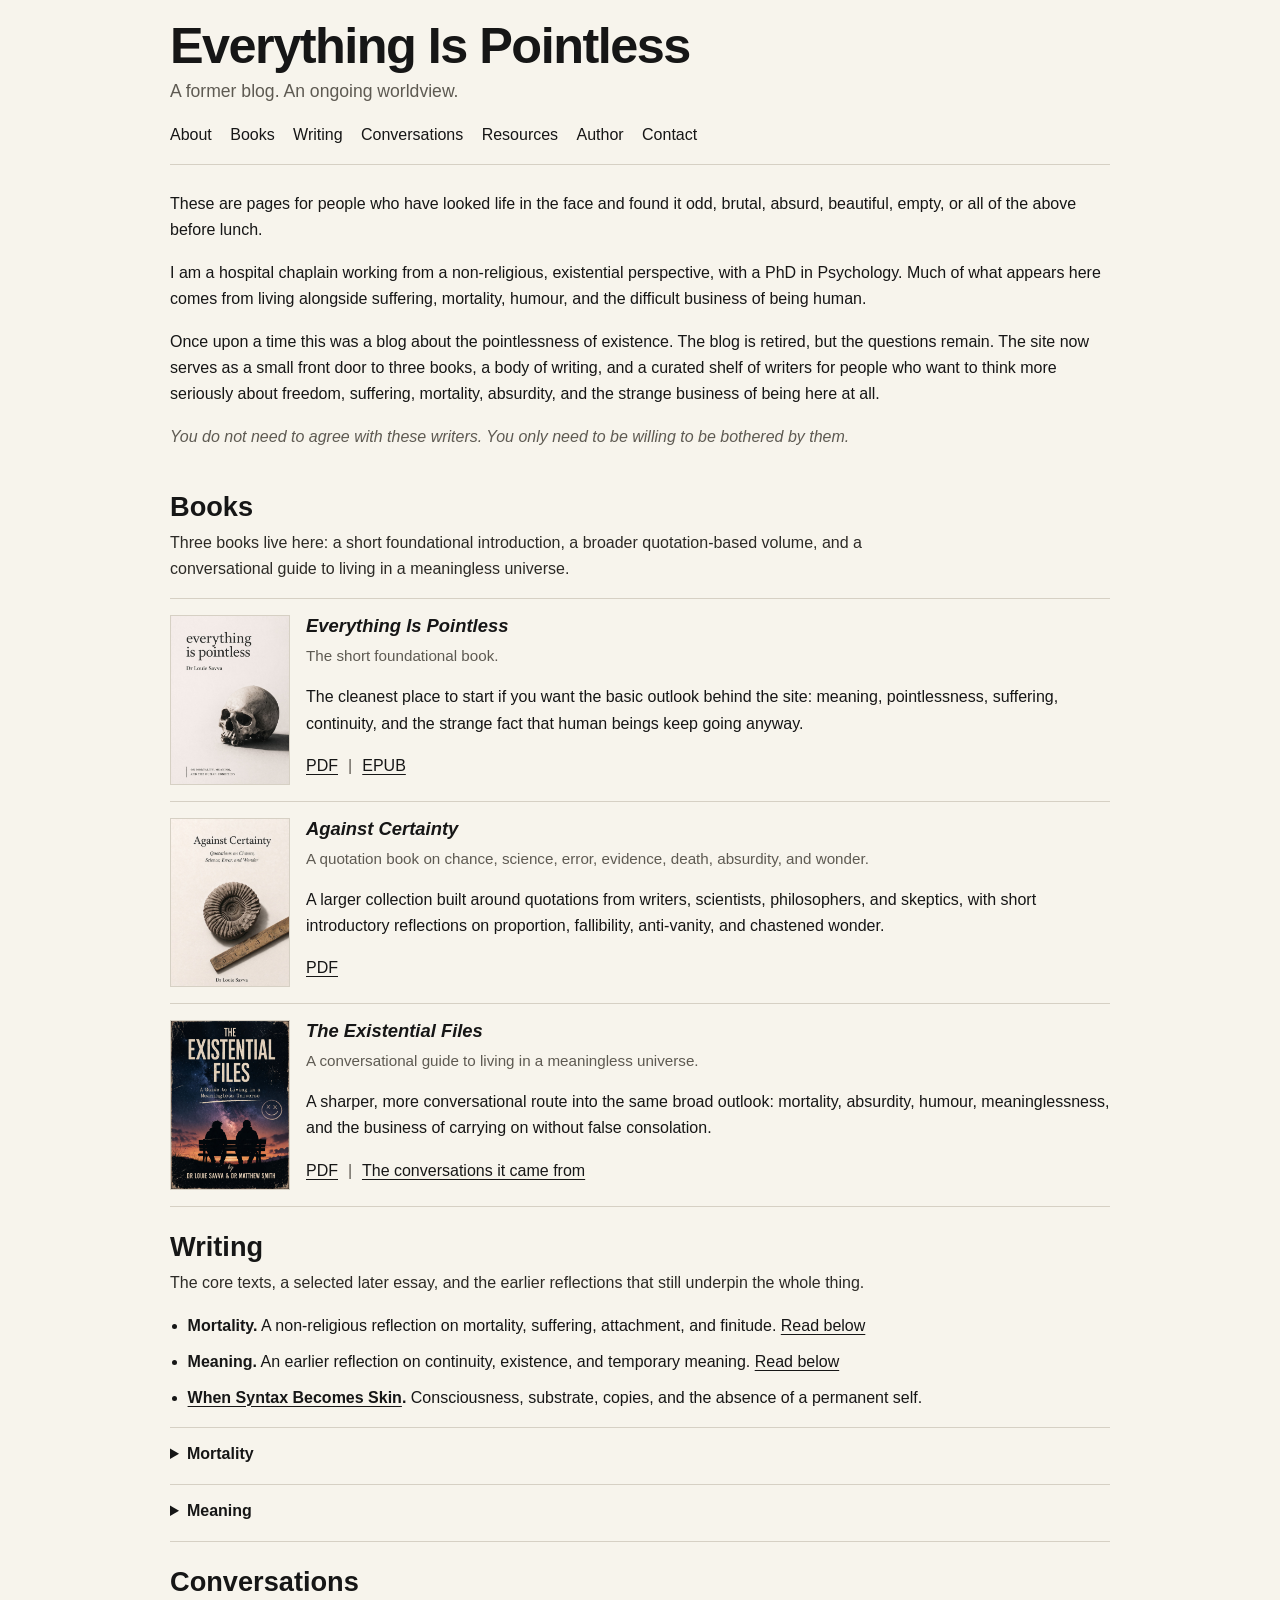
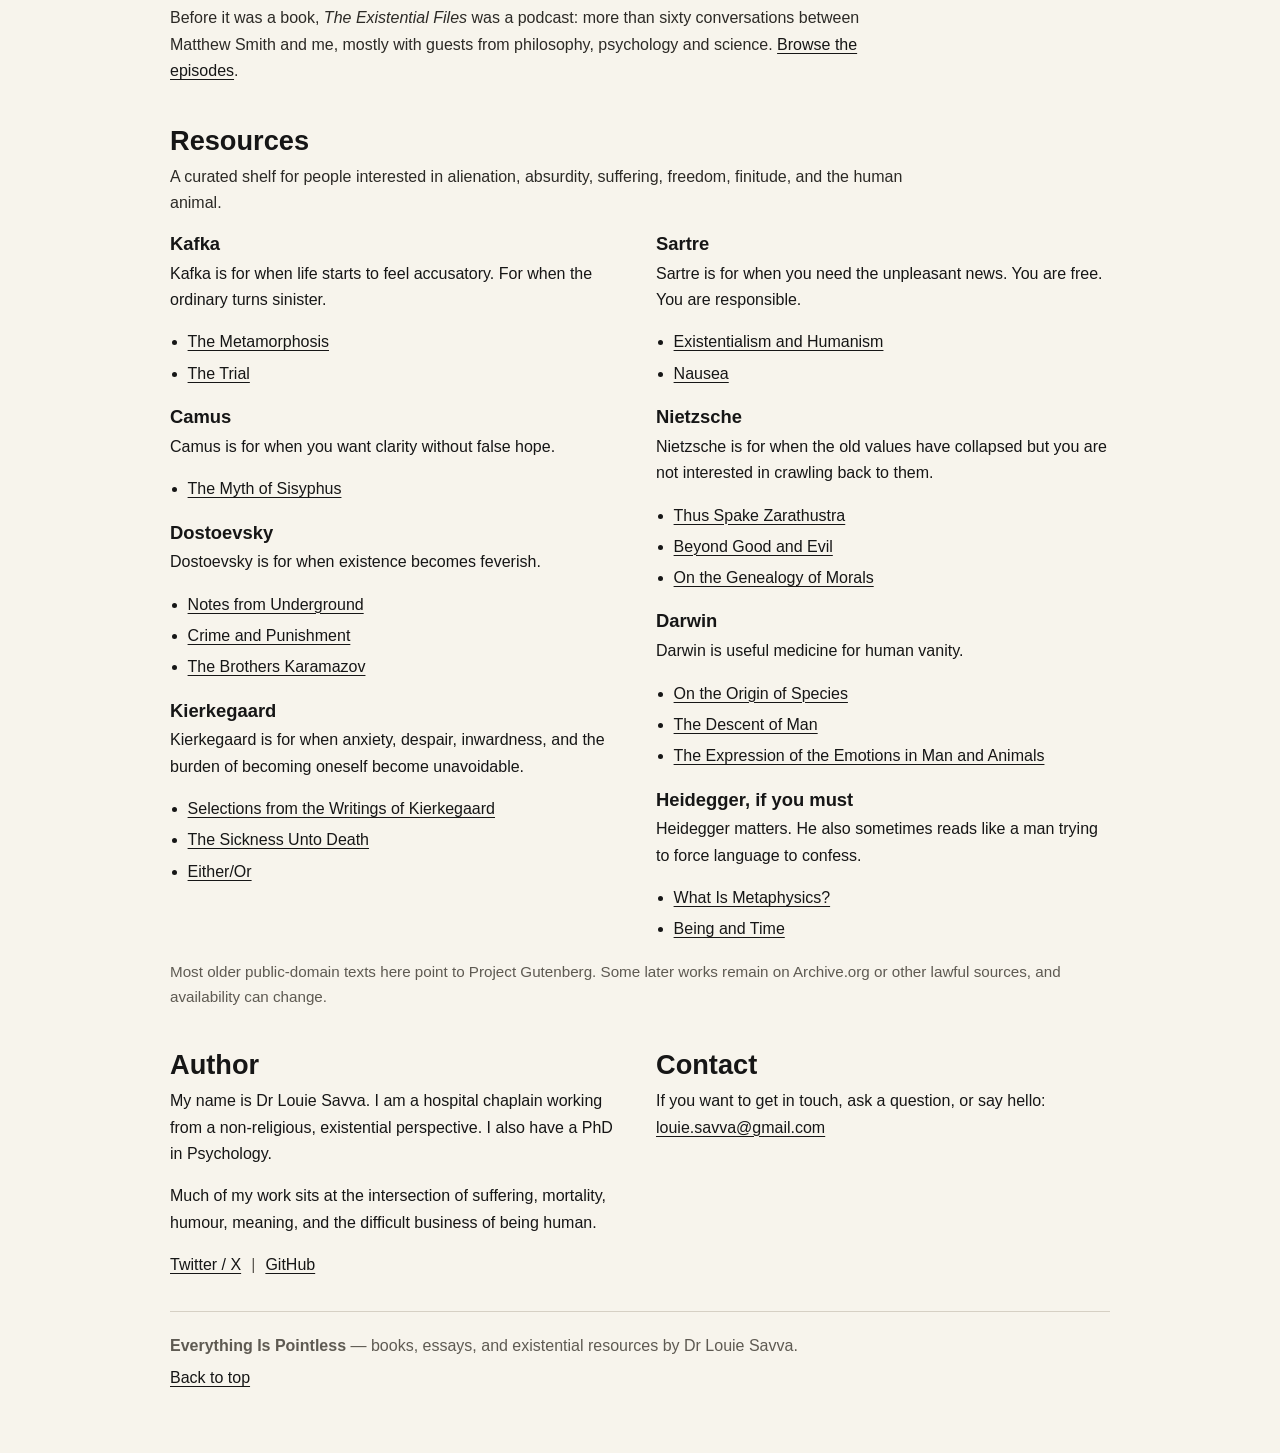
==== commit f8ce8afa: "Add Conversations page for The Existential Files podcast - conversations.html: episode index in the " ====
--- a/index.html
+++ b/index.html
@@ -28,6 +28,7 @@
         <a href="#about">About</a>
         <a href="#books">Books</a>
         <a href="#writing">Writing</a>
+        <a href="conversations.html">Conversations</a>
         <a href="#resources">Resources</a>
         <a href="#author">Author</a>
         <a href="#contact">Contact</a>
@@ -124,6 +125,8 @@
             </p>
             <p class="links">
               <a href="https://everythingispointless.com/assets/the_existential_files.pdf">PDF</a>
+              <span class="sep">|</span>
+              <a href="conversations.html">The conversations it came from</a>
             </p>
           </div>
         </article>
@@ -212,6 +215,15 @@
             </p>
           </div>
         </details>
+      </section>
+
+      <section id="conversations">
+        <h2>Conversations</h2>
+        <p class="section-intro">
+          Before it was a book, <em>The Existential Files</em> was a podcast: more than sixty conversations
+          between Matthew Smith and me, mostly with guests from philosophy, psychology and science.
+          <a href="conversations.html">Browse the episodes</a>.
+        </p>
       </section>
 
       <section id="resources">
--- a/style.css
+++ b/style.css
@@ -1,13 +1,10 @@
-
 :root {
   --bg: #f7f4ec;
-  --paper: #fbf8f1;
   --ink: #161616;
   --muted: #5e5a52;
   --line: #d6d0c4;
-  --line-strong: #a89f90;
-  --accent: #202020;
-  --maxw: 980px;
+  --line-strong: #b8b1a5;
+  --maxw: 940px;
 }
 
 * {
@@ -26,78 +23,54 @@
   line-height: 1.65;
 }
 
+img {
+  max-width: 100%;
+}
+
 a {
   color: var(--ink);
+  text-decoration-thickness: 0.08em;
   text-underline-offset: 0.18em;
-  text-decoration-thickness: 0.08em;
 }
 
 a:hover {
-  opacity: 0.86;
+  opacity: 0.85;
 }
 
 .wrap {
   width: min(calc(100% - 2rem), var(--maxw));
   margin: 0 auto;
-  padding: 0.75rem 0 3rem;
+  padding: 1.25rem 0 3.5rem;
 }
 
 .site-header {
-  position: static;
-  margin: 0;
+  padding: 0 0 1rem;
   border-bottom: 1px solid var(--line);
-  background: transparent;
-}
-
-.site-header-inner {
-  width: min(calc(100% - 2rem), var(--maxw));
-  margin: 0 auto;
-  display: flex;
-  align-items: flex-end;
-  justify-content: space-between;
-  gap: 1rem 2rem;
-  padding: 1.15rem 0 0.95rem;
-}
-
-.brand {
-  display: flex;
-  flex-direction: column;
-  gap: 0.18rem;
-  min-width: 0;
-  padding-right: 0.4rem;
-}
-
-.brand a {
-  text-decoration: none;
-  color: inherit;
 }
 
 .site-title {
   margin: 0;
-  font-size: clamp(1.75rem, 3vw, 2.3rem);
+  font-weight: 700;
+  font-size: clamp(2.2rem, 5vw, 3.15rem);
   line-height: 1.02;
-  letter-spacing: -0.02em;
+  letter-spacing: -0.03em;
 }
 
 .subtitle {
-  margin: 0.1rem 0 0;
-  color: var(--muted);
-  font-size: 0.96rem;
+  margin: 0.35rem 0 0;
+  color: var(--muted);
+  font-size: 1.1rem;
 }
 
 nav {
+  margin-top: 1rem;
   display: flex;
   flex-wrap: wrap;
-  gap: 0.7rem 1rem;
-  justify-content: flex-end;
-  font-size: 0.96rem;
-  padding-bottom: 0.12rem;
+  gap: 0.55rem 1.15rem;
 }
 
 nav a {
   text-decoration: none;
-  color: var(--ink);
-  white-space: nowrap;
 }
 
 nav a:hover,
@@ -105,114 +78,24 @@
   text-decoration: underline;
 }
 
-.hero {
-  display: grid;
-  grid-template-columns: 1.2fr 0.9fr;
-  gap: 1.35rem;
-  padding: 1.7rem 0 1.2rem;
-  align-items: start;
-}
-
-.hero-copy,
-.info-card,
-.book-card,
-.writing-card,
-.resource-card,
-.contact-card,
-.author-card,
-.summary-card,
-details.essay {
-  background: transparent;
-  border: 1px solid var(--line);
-  border-radius: 0;
-  box-shadow: none;
-}
-
-.hero-copy {
-  padding: 1.35rem 1.4rem 1.3rem;
-}
-
-.eyebrow {
-  display: inline-block;
-  margin: 0 0 0.75rem;
-  color: var(--muted);
-  font-size: 0.8rem;
-  letter-spacing: 0.05em;
-  text-transform: uppercase;
-}
-
-.hero h1,
-.hero-title {
-  margin: 0 0 0.7rem;
-  font-size: clamp(1.9rem, 4vw, 2.8rem);
-  line-height: 1.06;
-  letter-spacing: -0.02em;
-}
-
-.hero .deck {
-  font-size: 1.08rem;
-  color: #292929;
+section {
+  padding-top: 1.6rem;
+}
+
+section h2 {
+  margin: 0 0 0.5rem;
+  font-size: 1.7rem;
+  line-height: 1.1;
+}
+
+section h3 {
+  margin: 1.2rem 0 0.35rem;
+  font-size: 1.15rem;
+  line-height: 1.2;
+}
+
+p {
   margin: 0 0 1rem;
-  max-width: 34rem;
-}
-
-.hero p {
-  margin: 0 0 1rem;
-  color: #27241f;
-}
-
-.hero-actions {
-  display: flex;
-  flex-wrap: wrap;
-  gap: 0.75rem;
-  margin-top: 1rem;
-}
-
-.button,
-.button-ghost {
-  display: inline-flex;
-  align-items: center;
-  justify-content: center;
-  padding: 0.6rem 0.85rem;
-  border: 1px solid var(--line-strong);
-  border-radius: 0;
-  text-decoration: none;
-  font-size: 0.95rem;
-  min-width: 10.5rem;
-  background: transparent;
-  color: var(--ink);
-}
-
-.button:hover,
-.button-ghost:hover {
-  background: #f1ede3;
-}
-
-.hero-side {
-  display: grid;
-  gap: 0.9rem;
-}
-
-.info-card {
-  padding: 1rem 1.05rem;
-}
-
-.info-card h2,
-.info-card h3 {
-  margin: 0 0 0.45rem;
-  font-size: 1.03rem;
-}
-
-.info-card p,
-.info-card li {
-  margin: 0.45rem 0 0;
-  color: #2d2a24;
-  font-size: 0.98rem;
-}
-
-.info-card ul {
-  margin: 0.45rem 0 0;
-  padding-left: 1.1rem;
 }
 
 .quote {
@@ -220,293 +103,222 @@
   color: var(--muted);
 }
 
-section {
-  margin-top: 1.7rem;
-  padding-top: 0.1rem;
-}
-
-section h2 {
-  margin: 0 0 0.45rem;
-  font-size: clamp(1.55rem, 3vw, 2rem);
-  line-height: 1.12;
-  letter-spacing: -0.01em;
-}
-
 .section-intro {
-  margin: 0 0 1.1rem;
-  max-width: 48rem;
-  color: #302d27;
-}
-
-.books-grid,
-.writing-grid,
-.resource-grid {
+  color: #2c2a26;
+  max-width: 46rem;
+}
+
+.book-row {
   display: grid;
+  grid-template-columns: 120px 1fr;
   gap: 1rem;
-}
-
-.books-grid {
-  grid-template-columns: 1fr;
-}
-
-.book-card {
-  display: grid;
-  grid-template-columns: 132px 1fr;
-  gap: 1rem;
-  align-items: start;
-  overflow: hidden;
-  padding: 1rem;
-}
-
-.book-cover {
-  width: 132px;
-  min-width: 132px;
-  border: 0;
-  background: transparent;
-  aspect-ratio: auto;
-}
-
-.book-cover img {
+  padding: 1rem 0;
+  border-top: 1px solid var(--line);
+}
+
+.book-row:last-of-type {
+  border-bottom: 1px solid var(--line);
+}
+
+.book-thumb {
+  position: relative;
+  width: 120px;
+}
+
+.book-thumb img {
   display: block;
   width: 100%;
   height: auto;
-  object-fit: contain;
-  image-rendering: auto;
-}
-
-.book-cover-fallback {
-  position: static;
-  display: flex;
-  min-height: 192px;
-  padding: 0.95rem 0.95rem 0.9rem;
   border: 1px solid var(--line);
+}
+
+.book-thumb-fallback {
+  display: none;
+  min-height: 170px;
+  border: 1px solid var(--line);
+  padding: 0.8rem;
   background: #ece6d7;
   flex-direction: column;
   justify-content: space-between;
-  color: #151515;
-}
-
-.book-cover-fallback small {
+}
+
+.book-thumb-fallback small {
+  font-size: 0.68rem;
+  text-transform: uppercase;
+  letter-spacing: 0.06em;
+  color: #534d42;
+}
+
+.book-thumb-fallback strong {
   display: block;
-  text-transform: uppercase;
-  letter-spacing: 0.08em;
-  font-size: 0.68rem;
-  color: #514b3f;
+  font-size: 1.15rem;
+  line-height: 1.05;
+  padding-right: 0.25rem;
+}
+
+.book-text h3 {
+  margin-top: 0;
+}
+
+.meta,
+.small-note {
+  color: var(--muted);
+  font-size: 0.95rem;
+}
+
+.links {
+  margin-bottom: 0;
+}
+
+.sep {
+  color: var(--muted);
+  margin: 0 0.35rem;
+}
+
+.writing-list {
+  margin: 0 0 1rem;
+  padding-left: 1.1rem;
+}
+
+.writing-list li {
+  margin: 0.6rem 0;
+}
+
+.essay {
+  border-top: 1px solid var(--line);
+  padding-top: 0.8rem;
+  margin-top: 0.8rem;
+}
+
+.essay:last-of-type {
+  border-bottom: 1px solid var(--line);
+  padding-bottom: 0.8rem;
+}
+
+.essay summary {
+  cursor: pointer;
+  font-weight: 700;
+  font-size: 1rem;
+  margin-bottom: 0.25rem;
+}
+
+.essay-body {
+  padding-top: 0.4rem;
+}
+
+.essay-body p {
+  max-width: 72ch;
+}
+
+.resource-columns {
+  display: grid;
+  grid-template-columns: 1fr 1fr;
+  gap: 2rem;
+}
+
+.resource-columns h3:first-child {
+  margin-top: 0;
+}
+
+.resource-columns ul {
+  margin: 0.45rem 0 1rem;
+  padding-left: 1.1rem;
+}
+
+.resource-columns li {
+  margin: 0.3rem 0;
+}
+
+.end-grid {
+  display: grid;
+  grid-template-columns: 1fr 1fr;
+  gap: 2rem;
+}
+
+/* Conversations */
+
+.site-title a {
+  text-decoration: none;
+}
+
+.page-title {
+  margin: 0 0 0.25rem;
+  font-size: 1.7rem;
+  line-height: 1.1;
+}
+
+nav a[aria-current="page"] {
+  text-decoration: underline;
+}
+
+.episode-list {
+  list-style: none;
+  margin: 1.2rem 0 0;
+  padding: 0;
+  border-bottom: 1px solid var(--line);
+}
+
+.episode {
+  display: grid;
+  grid-template-columns: 3.2rem 1fr;
+  gap: 1rem;
+  padding: 0.9rem 0;
+  border-top: 1px solid var(--line);
+}
+
+.ep-num {
+  margin: 0;
+  color: var(--muted);
+  font-variant-numeric: tabular-nums;
+}
+
+.episode h2 {
+  margin: 0 0 0.25rem;
+  font-size: 1.1rem;
   line-height: 1.3;
 }
 
-.book-cover-fallback strong {
-  display: block;
-  margin: 0.55rem 0 0.8rem;
-  font-size: 1.28rem;
-  line-height: 1.08;
-  letter-spacing: -0.02em;
-  padding-right: 0.3rem;
-}
-
-.book-cover-fallback em {
-  display: block;
-  font-size: 0.8rem;
-  font-style: normal;
-  color: #5e5647;
-  line-height: 1.35;
-  padding-right: 0.2rem;
-}
-
-.book-copy {
-  padding: 0.05rem 0 0;
-  display: flex;
-  flex-direction: column;
-  min-width: 0;
-}
-
-.book-copy h3,
-.writing-card h3,
-.resource-card h3,
-.author-card h3,
-.contact-card h3,
-.summary-card h3 {
-  margin: 0 0 0.35rem;
-  font-size: 1.12rem;
-  line-height: 1.2;
-}
-
-.small,
-.meta {
-  color: var(--muted);
-  font-size: 0.92rem;
-}
-
-.book-links,
-.inline-links {
-  display: flex;
-  flex-wrap: wrap;
-  gap: 0.55rem 0.95rem;
-  margin-top: auto;
-  padding-top: 0.45rem;
-}
-
-.book-links a,
-.inline-links a {
-  font-size: 0.95rem;
-}
-
-.writing-grid,
-.resource-grid {
-  grid-template-columns: repeat(2, minmax(0, 1fr));
-}
-
-.writing-card,
-.resource-card,
-.summary-card,
-.author-card,
-.contact-card {
-  padding: 1rem 1.05rem;
-}
-
-.writing-card p,
-.resource-card p,
-.summary-card p,
-.author-card p,
-.contact-card p {
-  margin: 0.5rem 0 0;
-}
-
-.essay-stack {
-  display: grid;
-  gap: 0.9rem;
-  margin-top: 1rem;
-}
-
-details.essay {
-  overflow: hidden;
-}
-
-details.essay[open] {
-  background: transparent;
-}
-
-details.essay summary {
-  cursor: pointer;
-  list-style: none;
-  padding: 0.95rem 1.05rem;
-  display: flex;
-  align-items: baseline;
-  justify-content: space-between;
-  gap: 1rem;
-  font-size: 1.02rem;
-  font-weight: 700;
-}
-
-details.essay summary::-webkit-details-marker {
-  display: none;
-}
-
-details.essay summary span {
-  font-weight: 400;
-  color: var(--muted);
-  font-size: 0.9rem;
-}
-
-.essay-body {
-  padding: 0 1.05rem 1rem;
+.ep-role {
+  font-weight: normal;
+  color: var(--muted);
+}
+
+.ep-body p {
+  max-width: 72ch;
+  margin-bottom: 0.3rem;
+}
+
+.ep-body .meta {
+  margin-bottom: 0;
+}
+
+.episode:target {
+  background: #ece6d7;
+}
+
+footer {
+  margin-top: 2rem;
+  padding-top: 1rem;
   border-top: 1px solid var(--line);
-}
-
-.essay-body p {
-  margin: 0.95rem 0 0;
-  max-width: 72ch;
-}
-
-.resource-card ul {
-  margin: 0.65rem 0 0;
-  padding-left: 1.1rem;
-}
-
-.resource-card li {
-  margin: 0.35rem 0;
-}
-
-.split-end {
-  display: grid;
-  grid-template-columns: 1.05fr 0.95fr;
-  gap: 1rem;
-  margin-top: 0.4rem;
-}
-
-footer {
-  margin-top: 2.3rem;
-  padding-top: 1.25rem;
-  border-top: 1px solid var(--line);
-  color: var(--muted);
-  font-size: 0.95rem;
+  color: var(--muted);
 }
 
 footer p {
   margin: 0.35rem 0;
 }
 
-.back-top {
-  display: inline-block;
-  margin-top: 0.75rem;
-}
-
-@media (max-width: 980px) {
-  .hero,
-  .split-end,
-  .writing-grid,
-  .resource-grid {
+@media (max-width: 760px) {
+  .wrap {
+    width: min(calc(100% - 1rem), var(--maxw));
+  }
+
+  .book-row,
+  .resource-columns,
+  .end-grid {
     grid-template-columns: 1fr;
   }
 
-  .site-header-inner {
-    align-items: flex-start;
-    flex-direction: column;
+  .book-thumb {
+    width: 110px;
   }
-
-  nav {
-    justify-content: flex-start;
-  }
-}
-
-@media (max-width: 720px) {
-  .book-card {
-    grid-template-columns: 1fr;
-  }
-
-  .book-cover {
-    width: 128px;
-    min-width: 0;
-  }
-}
-
-@media (max-width: 680px) {
-  .wrap,
-  .site-header-inner {
-    width: min(calc(100% - 1rem), var(--maxw));
-  }
-
-  .hero-copy,
-  .info-card,
-  .writing-card,
-  .resource-card,
-  .author-card,
-  .contact-card,
-  .summary-card,
-  details.essay summary,
-  .essay-body {
-    padding-left: 0.95rem;
-    padding-right: 0.95rem;
-  }
-
-  .hero h1,
-  .hero-title {
-    font-size: clamp(1.8rem, 10vw, 2.4rem);
-  }
-
-  .button,
-  .button-ghost {
-    width: 100%;
-    min-width: 0;
-  }
-}
+}
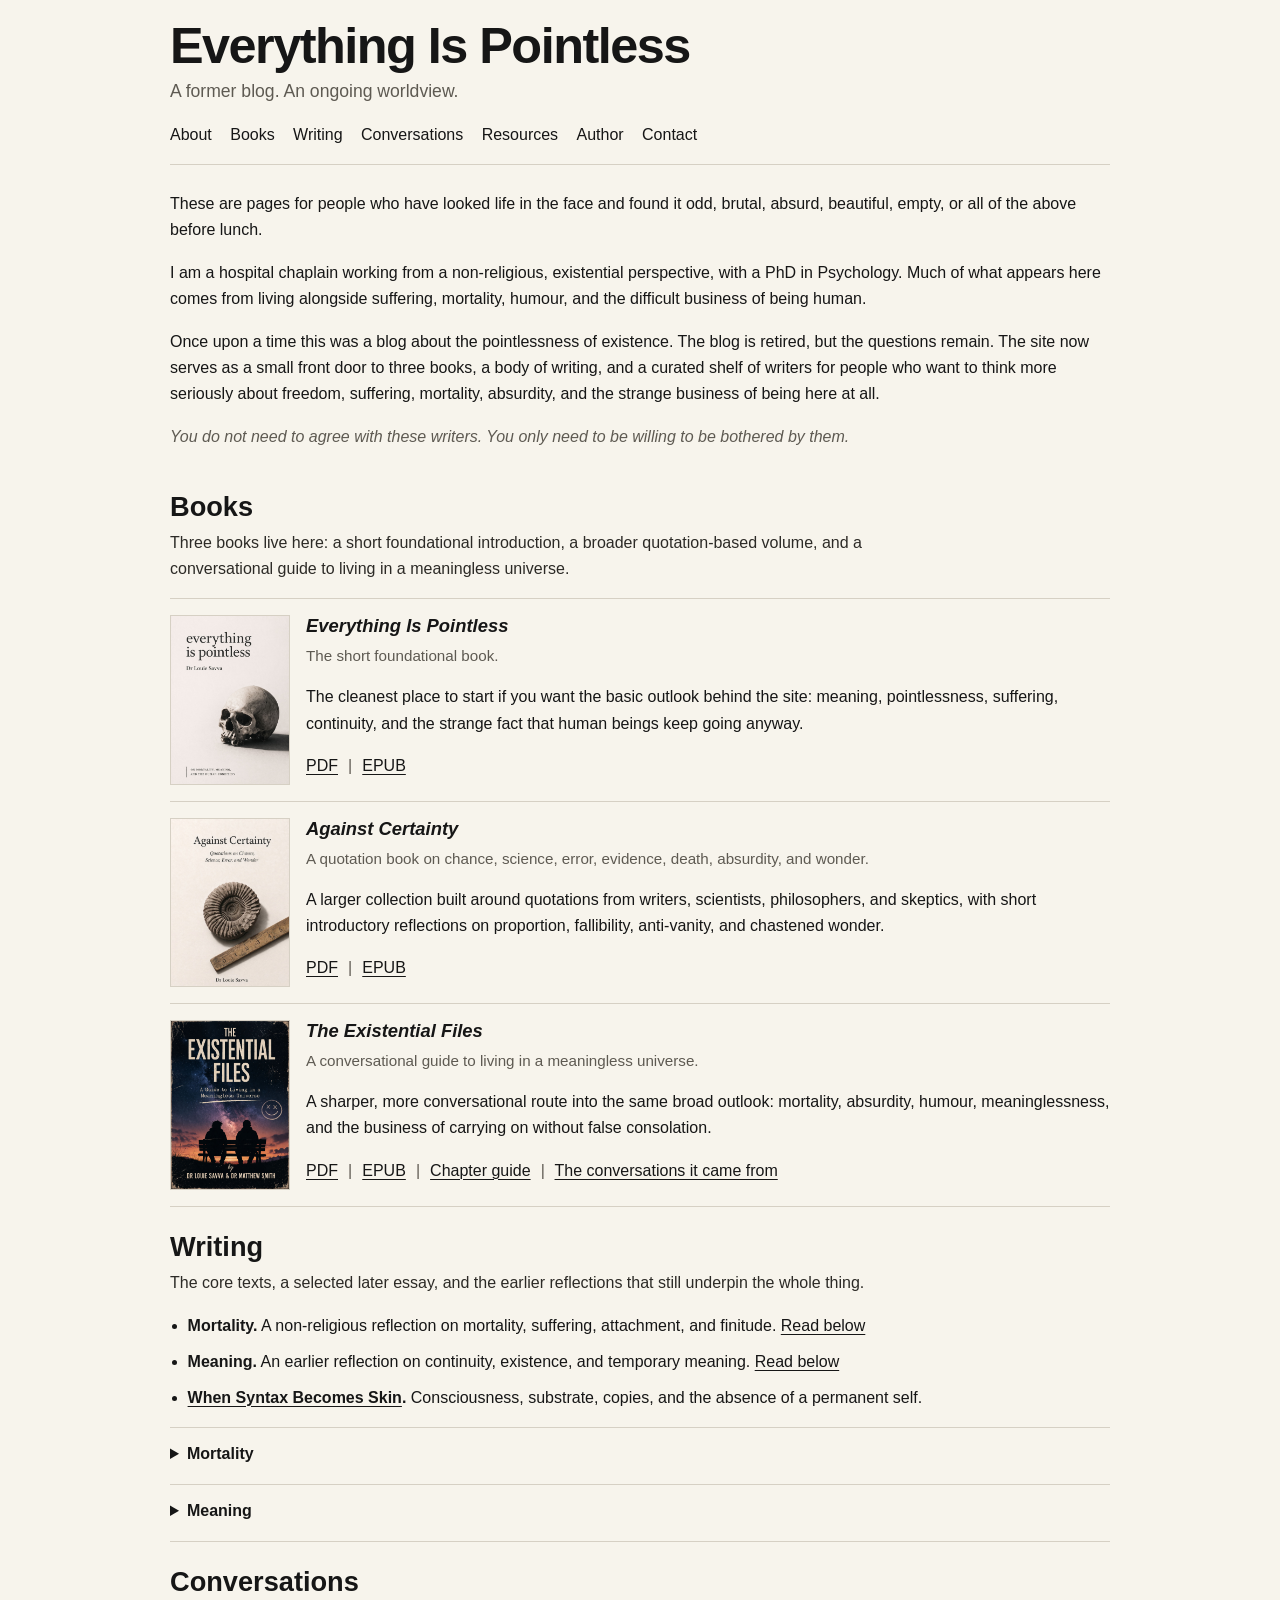
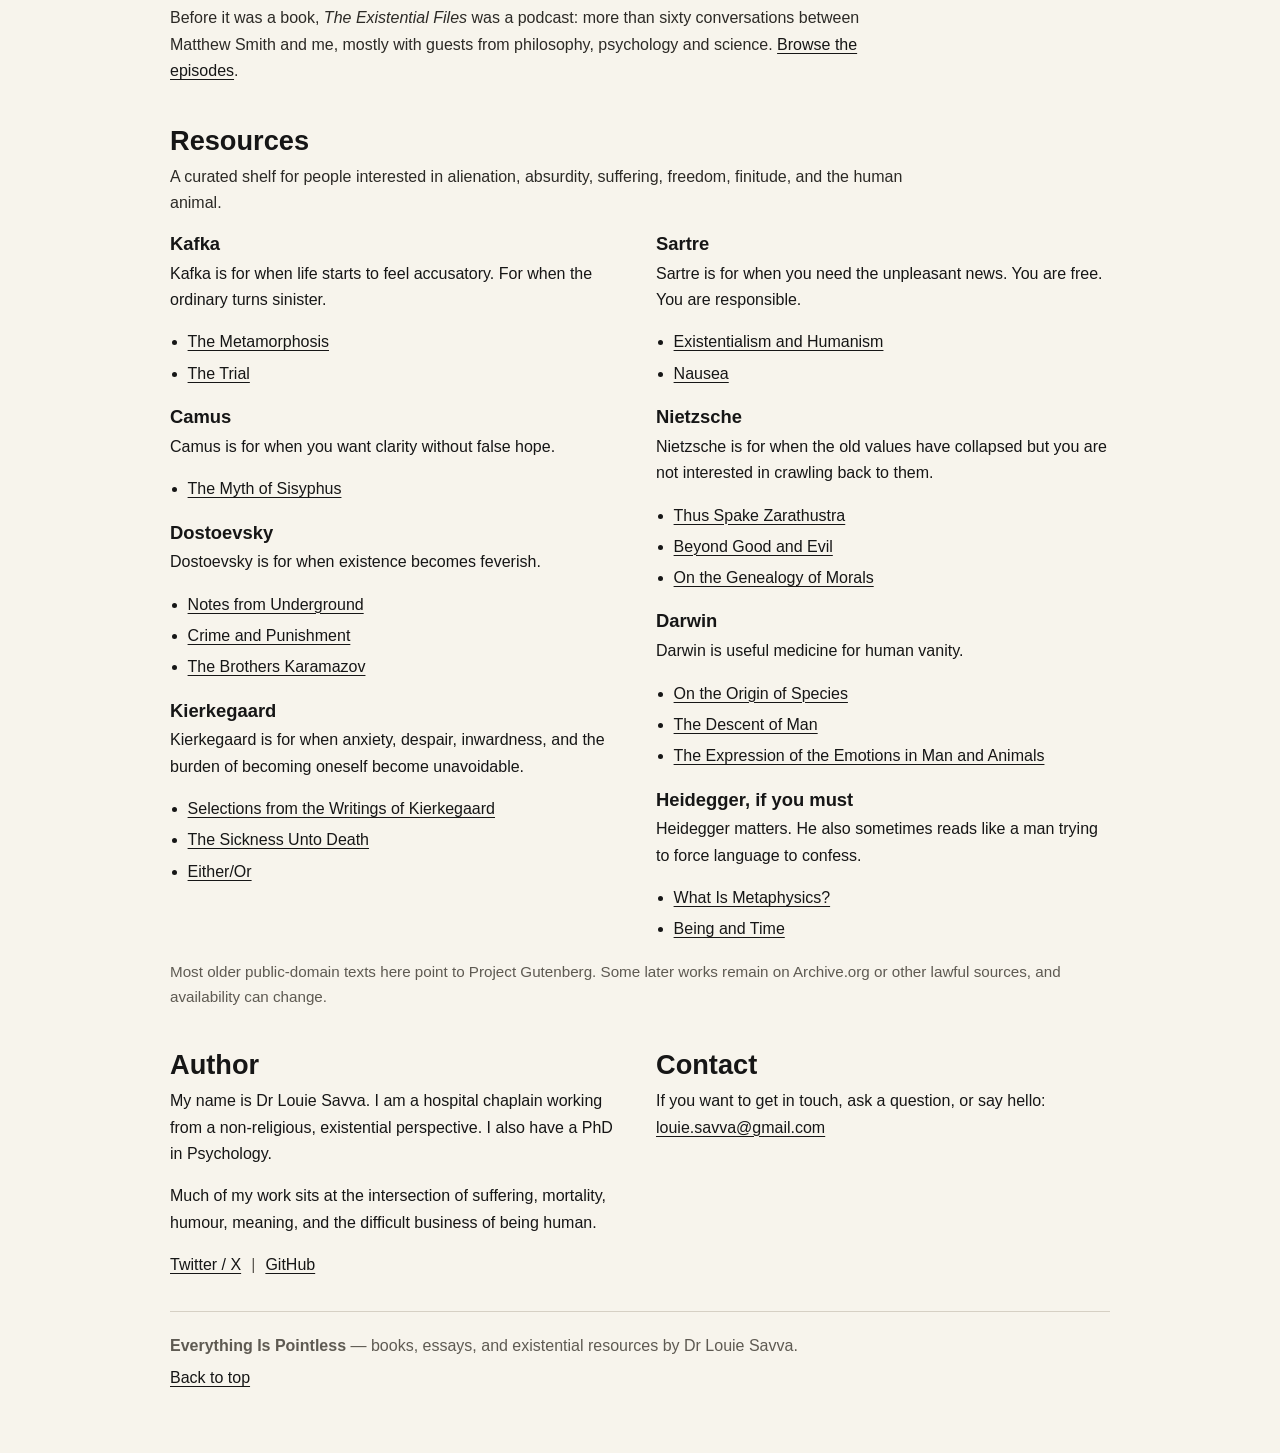
==== commit 0f4631ba: "Add EPUB editions of Against Certainty and The Existential Files Both are made from the PDFs, which " ====
--- a/index.html
+++ b/index.html
@@ -104,6 +104,8 @@
             </p>
             <p class="links">
               <a href="https://everythingispointless.com/assets/Against_Certainty_LouieSavva.pdf">PDF</a>
+              <span class="sep">|</span>
+              <a href="https://everythingispointless.com/assets/Against_Certainty_LouieSavva.epub">EPUB</a>
             </p>
           </div>
         </article>
@@ -125,6 +127,10 @@
             </p>
             <p class="links">
               <a href="https://everythingispointless.com/assets/the_existential_files.pdf">PDF</a>
+              <span class="sep">|</span>
+              <a href="https://everythingispointless.com/assets/the_existential_files.epub">EPUB</a>
+              <span class="sep">|</span>
+              <a href="book-guide.html">Chapter guide</a>
               <span class="sep">|</span>
               <a href="conversations.html">The conversations it came from</a>
             </p>
--- a/style.css
+++ b/style.css
@@ -272,7 +272,7 @@
   font-variant-numeric: tabular-nums;
 }
 
-.episode h2 {
+.episode h3 {
   margin: 0 0 0.25rem;
   font-size: 1.1rem;
   line-height: 1.3;
@@ -322,3 +322,128 @@
     width: 110px;
   }
 }
+
+.episode.stub {
+  padding: 0.45rem 0;
+}
+
+/* Transcript search (only shown when JavaScript is available) */
+
+.search {
+  margin: 1.4rem 0 0.4rem;
+  padding: 1rem 0 0;
+  border-top: 1px solid var(--line);
+}
+
+.search label {
+  display: block;
+  margin-bottom: 0.4rem;
+  font-weight: 700;
+}
+
+.search-row {
+  display: flex;
+  gap: 0.5rem;
+  max-width: 34rem;
+}
+
+.search input {
+  flex: 1;
+  min-width: 0;
+  padding: 0.5rem 0.65rem;
+  font: inherit;
+  color: var(--ink);
+  background: #fffdf8;
+  border: 1px solid var(--line-strong);
+  border-radius: 0;
+}
+
+.search button {
+  padding: 0.5rem 1rem;
+  font: inherit;
+  color: var(--bg);
+  background: var(--ink);
+  border: 1px solid var(--ink);
+  border-radius: 0;
+  cursor: pointer;
+}
+
+.search input:focus-visible,
+.search button:focus-visible {
+  outline: 2px solid var(--ink);
+  outline-offset: 2px;
+}
+
+.search .small-note {
+  margin: 0.5rem 0 0;
+}
+
+.search-status {
+  margin: 0.8rem 0 0;
+  color: var(--muted);
+}
+
+.search-status:empty {
+  display: none;
+}
+
+.search-results {
+  list-style: none;
+  margin: 0.6rem 0 0;
+  padding: 0;
+  border-bottom: 1px solid var(--line);
+}
+
+.result {
+  padding: 0.8rem 0;
+  border-top: 1px solid var(--line);
+}
+
+.result h3 {
+  margin: 0 0 0.3rem;
+  font-size: 1.05rem;
+  line-height: 1.3;
+}
+
+.result h3 a {
+  text-decoration: none;
+}
+
+.result h3 a:hover {
+  text-decoration: underline;
+}
+
+.moments {
+  list-style: none;
+  margin: 0;
+  padding: 0;
+}
+
+.moments li {
+  margin: 0.35rem 0;
+  max-width: 72ch;
+  color: #2c2a26;
+}
+
+.ts {
+  display: inline-block;
+  min-width: 3.4rem;
+  font-variant-numeric: tabular-nums;
+}
+
+.result details summary {
+  cursor: pointer;
+  color: var(--muted);
+  margin-top: 0.2rem;
+}
+
+mark {
+  color: inherit;
+  background: #e9dfb8;
+  padding: 0 0.1em;
+}
+
+.list-title {
+  margin: 1.8rem 0 0;
+  font-size: 1.3rem;
+}
